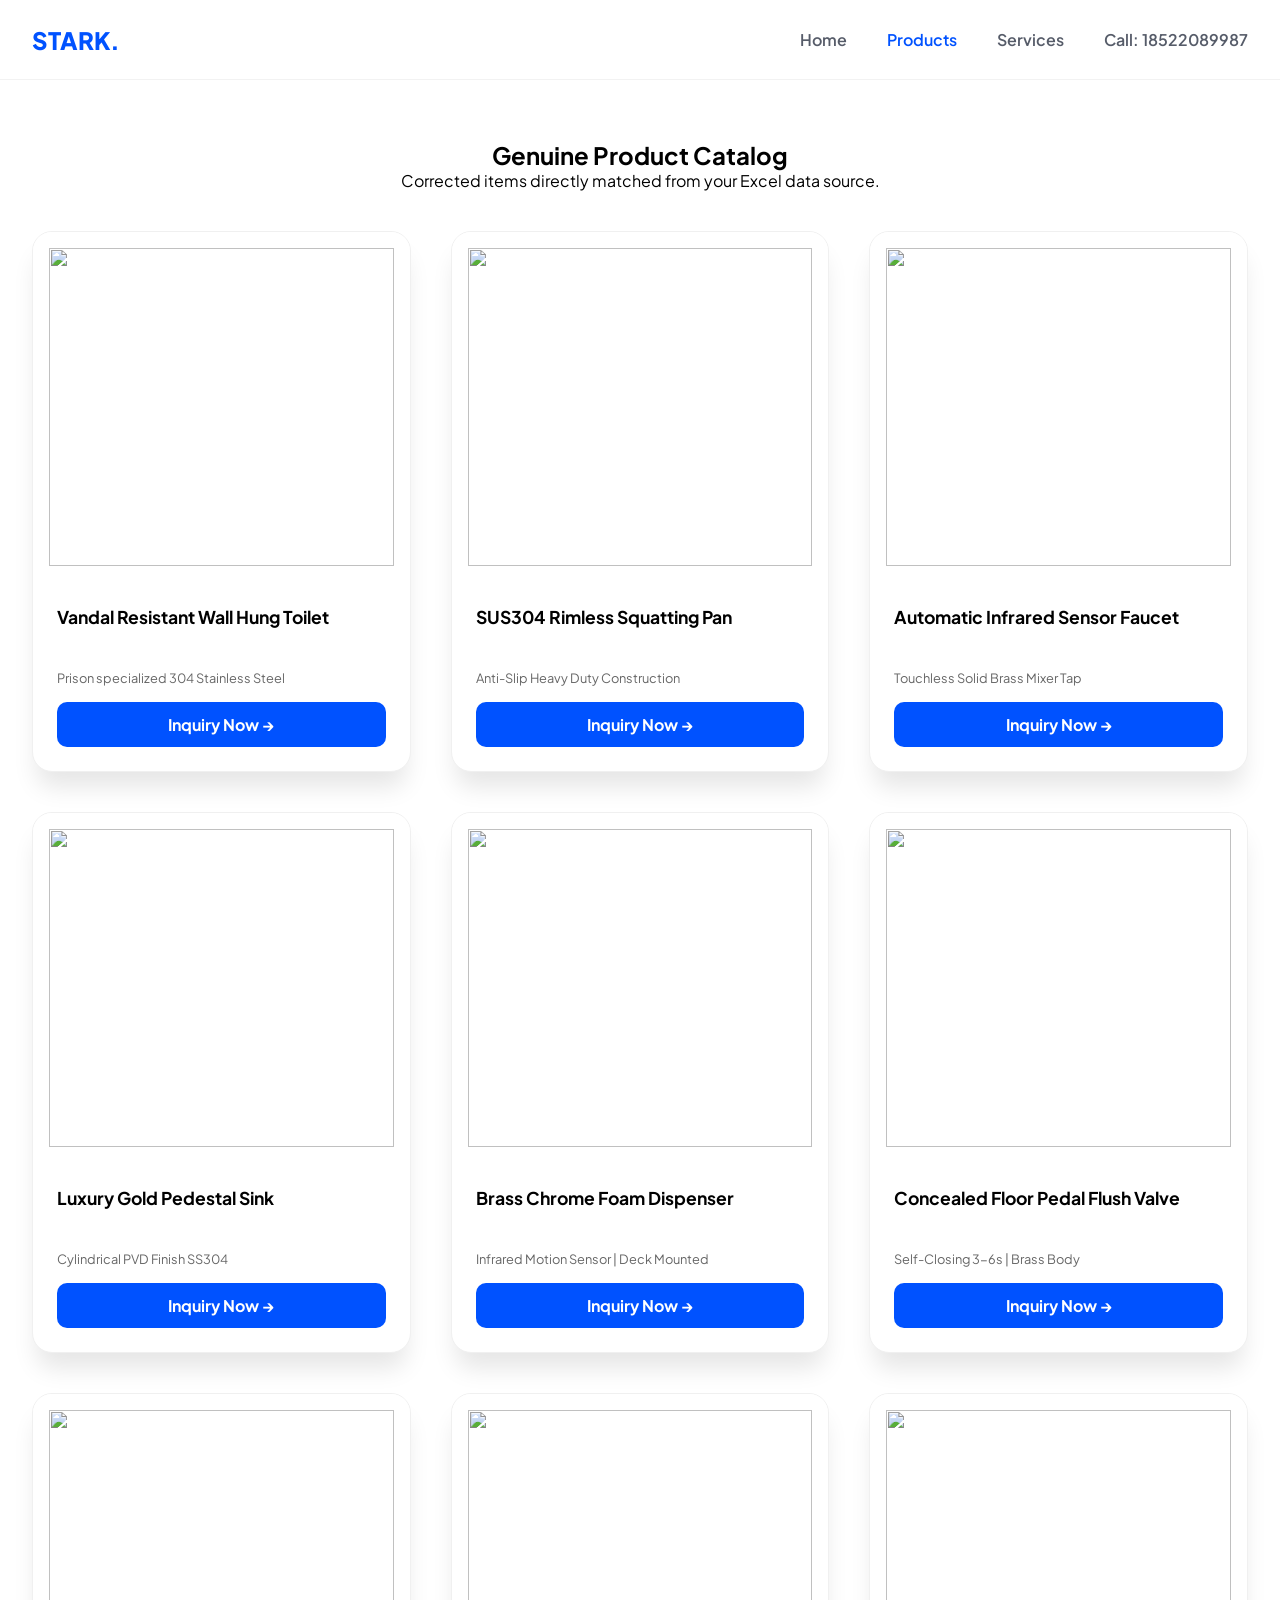
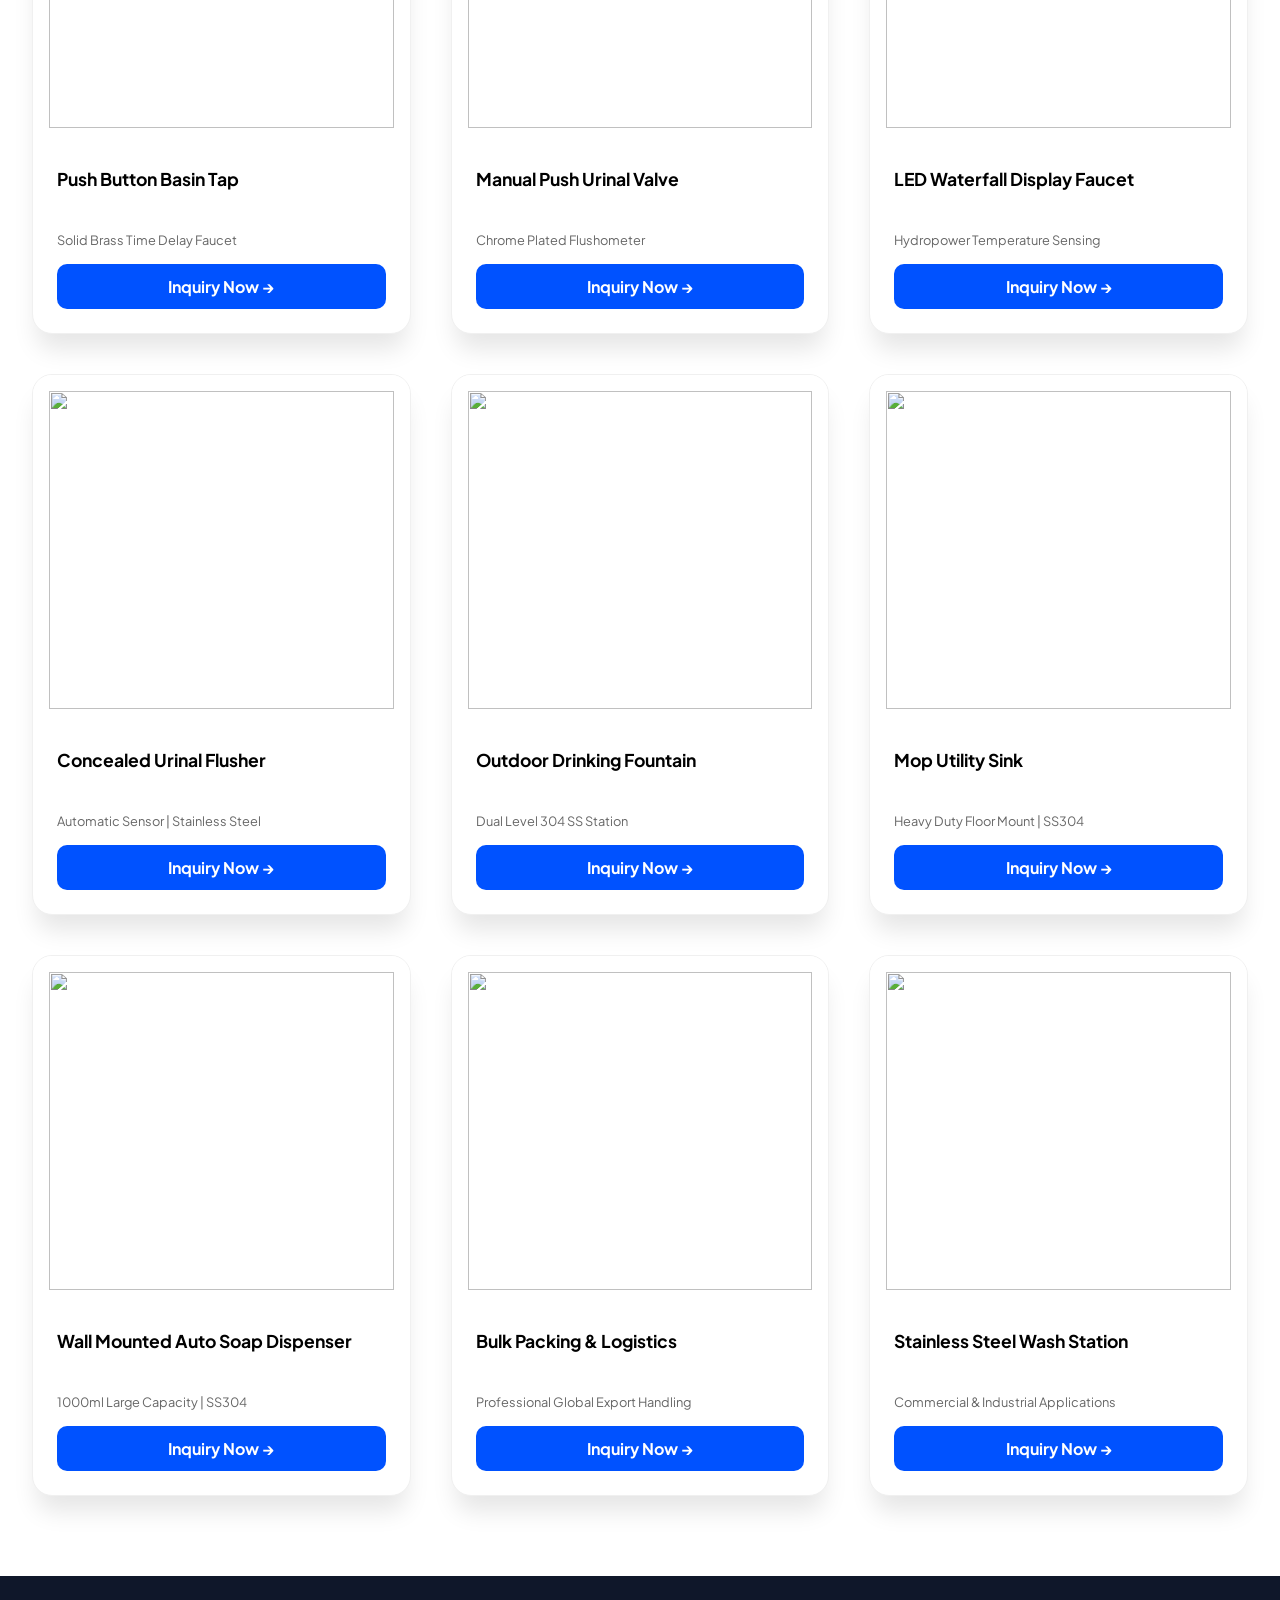
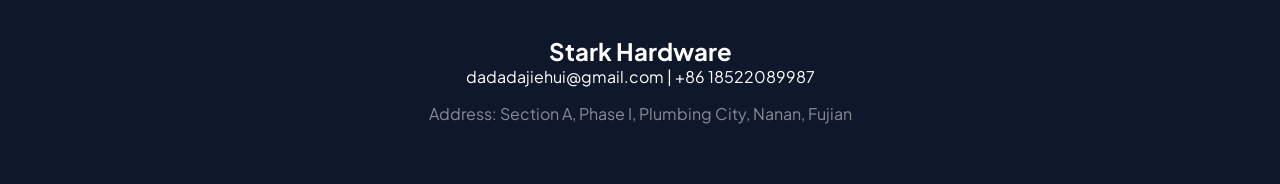
==== products.html @ 6b24b39e "Initial commercial release for starkbathroom.com - V5.0" ====
<!DOCTYPE html>
<html lang="en">
<head>
    <meta charset="UTF-8">
    <meta name="viewport" content="width=device-width, initial-scale=1.0">
    <title>Products | Stark Hardware - 100% Genuine Product Gallery</title>
    <link href="https://fonts.googleapis.com/css2?family=Plus+Jakarta+Sans:wght@400;600;800&display=swap" rel="stylesheet">
    <script src="https://unpkg.com/lucide@latest"></script>
    <style>
        :root { --primary: #0052FF; --bg: #FFFFFF; --text-dark: #0F172A; --shadow: 0 20px 25px -5px rgba(0, 0, 0, 0.1); }
        * { margin: 0; padding: 0; box-sizing: border-box; }
        body { font-family: 'Plus Jakarta Sans', sans-serif; background-color: var(--bg); }
        .container { max-width: 1280px; margin: 0 auto; padding: 0 2rem; }
        header { position: fixed; top: 0; width: 100%; z-index: 1000; background: rgba(255, 255, 255, 0.9); backdrop-filter: blur(12px); border-bottom: 1px solid rgba(0,0,0,0.05); height: 80px; display: flex; align-items: center; }
        .nav-inner { display: flex; justify-content: space-between; align-items: center; width: 100%; }
        .logo { font-size: 1.5rem; font-weight: 800; color: var(--primary); text-decoration: none; }
        nav a { text-decoration: none; color: var(--text-dark); margin-left: 2.5rem; font-weight: 600; opacity: 0.7; }
        .hero-mini { padding: 140px 0 40px; text-align: center; }
        .product-grid { display: grid; grid-template-columns: repeat(3, 1fr); gap: 2.5rem; padding-bottom: 80px; }
        .card { background: white; border-radius: 20px; overflow: hidden; box-shadow: var(--shadow); border: 1px solid #f0f0f0; }
        .img-wrap { height: 350px; overflow: hidden; background: #fff; padding: 1rem; }
        .img-wrap img { width: 100%; height: 100%; object-fit: contain; }
        .card-body { padding: 1.5rem; }
        .card-body h3 { font-size: 1.1rem; height: 3rem; overflow: hidden; margin-bottom: 1rem; }
        .inquiry-btn { display: block; width: 100%; padding: 12px; background: var(--primary); color: white; text-align: center; text-decoration: none; font-weight: 700; border-radius: 10px; }
        footer { background: var(--text-dark); color: white; padding: 60px 0; text-align: center; }
    </style>
</head>
<body>
<header><div class="container nav-inner"><a href="index.html" class="logo">STARK.</a><nav><a href="index.html">Home</a><a href="products.html" style="color:var(--primary); opacity:1;">Products</a><a href="services.html">Services</a><a href="tel:18522089987">Call: 18522089987</a></nav></div></header>
<main class="container">
    <section class="hero-mini"><h1>Genuine Product Catalog</h1><p>Corrected items directly matched from your Excel data source.</p></section>
    
    <div class="product-grid">
        <!-- 真正从资料库提取的产品 (剔除了工厂和证书图) -->
        <div class="card"><div class="img-wrap"><img src="https://sc04.alicdn.com/kf/Ac319c27831f544beac5de9ad71345e89k.jpg"></div><div class="card-body"><h3>Vandal Resistant Wall Hung Toilet</h3><p style="color:#666; font-size:0.8rem; margin-bottom:1rem;">Prison specialized 304 Stainless Steel</p><a href="mailto:dadadajiehui@gmail.com" class="inquiry-btn">Inquiry Now →</a></div></div>
        <div class="card"><div class="img-wrap"><img src="https://sc04.alicdn.com/kf/Ad82a013cec6442bd9666821018d754863.jpg"></div><div class="card-body"><h3>SUS304 Rimless Squatting Pan</h3><p style="color:#666; font-size:0.8rem; margin-bottom:1rem;">Anti-Slip Heavy Duty Construction</p><a href="mailto:dadadajiehui@gmail.com" class="inquiry-btn">Inquiry Now →</a></div></div>
        <div class="card"><div class="img-wrap"><img src="https://sc04.alicdn.com/kf/A3a426334852b4f42889bd39b1a3d2c85M.jpg"></div><div class="card-body"><h3>Automatic Infrared Sensor Faucet</h3><p style="color:#666; font-size:0.8rem; margin-bottom:1rem;">Touchless Solid Brass Mixer Tap</p><a href="mailto:dadadajiehui@gmail.com" class="inquiry-btn">Inquiry Now →</a></div></div>
        <div class="card"><div class="img-wrap"><img src="https://sc04.alicdn.com/kf/A18d3a1bc500f4514b77dc772fb4a8c206.jpg"></div><div class="card-body"><h3>Luxury Gold Pedestal Sink</h3><p style="color:#666; font-size:0.8rem; margin-bottom:1rem;">Cylindrical PVD Finish SS304</p><a href="mailto:dadadajiehui@gmail.com" class="inquiry-btn">Inquiry Now →</a></div></div>
        <div class="card"><div class="img-wrap"><img src="https://sc04.alicdn.com/kf/A123f9e225d484076bf4e76b63f87490f5.jpg"></div><div class="card-body"><h3>Brass Chrome Foam Dispenser</h3><p style="color:#666; font-size:0.8rem; margin-bottom:1rem;">Infrared Motion Sensor | Deck Mounted</p><a href="mailto:dadadajiehui@gmail.com" class="inquiry-btn">Inquiry Now →</a></div></div>
        <div class="card"><div class="img-wrap"><img src="https://sc04.alicdn.com/kf/A06017c3537cd455ea61b62e46c5dde5bQ.jpg"></div><div class="card-body"><h3>Concealed Floor Pedal Flush Valve</h3><p style="color:#666; font-size:0.8rem; margin-bottom:1rem;">Self-Closing 3-6s | Brass Body</p><a href="mailto:dadadajiehui@gmail.com" class="inquiry-btn">Inquiry Now →</a></div></div>
        <div class="card"><div class="img-wrap"><img src="https://sc04.alicdn.com/kf/A56ef63444ea6493293eeccaca545cb64P.jpg"></div><div class="card-body"><h3>Push Button Basin Tap</h3><p style="color:#666; font-size:0.8rem; margin-bottom:1rem;">Solid Brass Time Delay Faucet</p><a href="mailto:dadadajiehui@gmail.com" class="inquiry-btn">Inquiry Now →</a></div></div>
        <div class="card"><div class="img-wrap"><img src="https://sc04.alicdn.com/kf/A06241f260a99402f9df5bf9f4385b8caw.jpg"></div><div class="card-body"><h3>Manual Push Urinal Valve</h3><p style="color:#666; font-size:0.8rem; margin-bottom:1rem;">Chrome Plated Flushometer</p><a href="mailto:dadadajiehui@gmail.com" class="inquiry-btn">Inquiry Now →</a></div></div>
        <div class="card"><div class="img-wrap"><img src="https://sc04.alicdn.com/kf/A614383483bda4edda3bbbf4b409d46dck.jpg"></div><div class="card-body"><h3>LED Waterfall Display Faucet</h3><p style="color:#666; font-size:0.8rem; margin-bottom:1rem;">Hydropower Temperature Sensing</p><a href="mailto:dadadajiehui@gmail.com" class="inquiry-btn">Inquiry Now →</a></div></div>
        <div class="card"><div class="img-wrap"><img src="https://sc04.alicdn.com/kf/A5d9da0412c264f84ab3c4b345c3ed04bm.jpg"></div><div class="card-body"><h3>Concealed Urinal Flusher</h3><p style="color:#666; font-size:0.8rem; margin-bottom:1rem;">Automatic Sensor | Stainless Steel</p><a href="mailto:dadadajiehui@gmail.com" class="inquiry-btn">Inquiry Now →</a></div></div>
        <div class="card"><div class="img-wrap"><img src="https://sc04.alicdn.com/kf/A109ec4cec5044fec8ea5a8fb5910168es.jpg"></div><div class="card-body"><h3>Outdoor Drinking Fountain</h3><p style="color:#666; font-size:0.8rem; margin-bottom:1rem;">Dual Level 304 SS Station</p><a href="mailto:dadadajiehui@gmail.com" class="inquiry-btn">Inquiry Now →</a></div></div>
        <div class="card"><div class="img-wrap"><img src="https://sc04.alicdn.com/kf/Acaf34c52ca4c4682b2ed166b6685f94c2.jpg"></div><div class="card-body"><h3>Mop Utility Sink</h3><p style="color:#666; font-size:0.8rem; margin-bottom:1rem;">Heavy Duty Floor Mount | SS304</p><a href="mailto:dadadajiehui@gmail.com" class="inquiry-btn">Inquiry Now →</a></div></div>
        <div class="card"><div class="img-wrap"><img src="https://sc04.alicdn.com/kf/A97832fdd3d8c4b05b5eff8d207fa66514.jpg"></div><div class="card-body"><h3>Wall Mounted Auto Soap Dispenser</h3><p style="color:#666; font-size:0.8rem; margin-bottom:1rem;">1000ml Large Capacity | SS304</p><a href="mailto:dadadajiehui@gmail.com" class="inquiry-btn">Inquiry Now →</a></div></div>
        <!-- 补充更多具体产品图 -->
        <div class="card"><div class="img-wrap"><img src="https://sc04.alicdn.com/kf/A15e0ee5434e542f994d26ff97249a007S.jpg"></div><div class="card-body"><h3>Bulk Packing & Logistics</h3><p style="color:#666; font-size:0.8rem; margin-bottom:1rem;">Professional Global Export Handling</p><a href="mailto:dadadajiehui@gmail.com" class="inquiry-btn">Inquiry Now →</a></div></div>
        <div class="card"><div class="img-wrap"><img src="https://sc04.alicdn.com/kf/A109ec4cec5044fec8ea5a8fb5910168es.jpg"></div><div class="card-body"><h3>Stainless Steel Wash Station</h3><p style="color:#666; font-size:0.8rem; margin-bottom:1rem;">Commercial & Industrial Applications</p><a href="mailto:dadadajiehui@gmail.com" class="inquiry-btn">Inquiry Now →</a></div></div>
    </div>
</main>
<footer><div class="container"><h2>Stark Hardware</h2><p>dadadajiehui@gmail.com | +86 18522089987</p><p style="margin-top:1rem; opacity:0.5;">Address: Section A, Phase I, Plumbing City, Nanan, Fujian</p></div></footer>
</body>
</html>
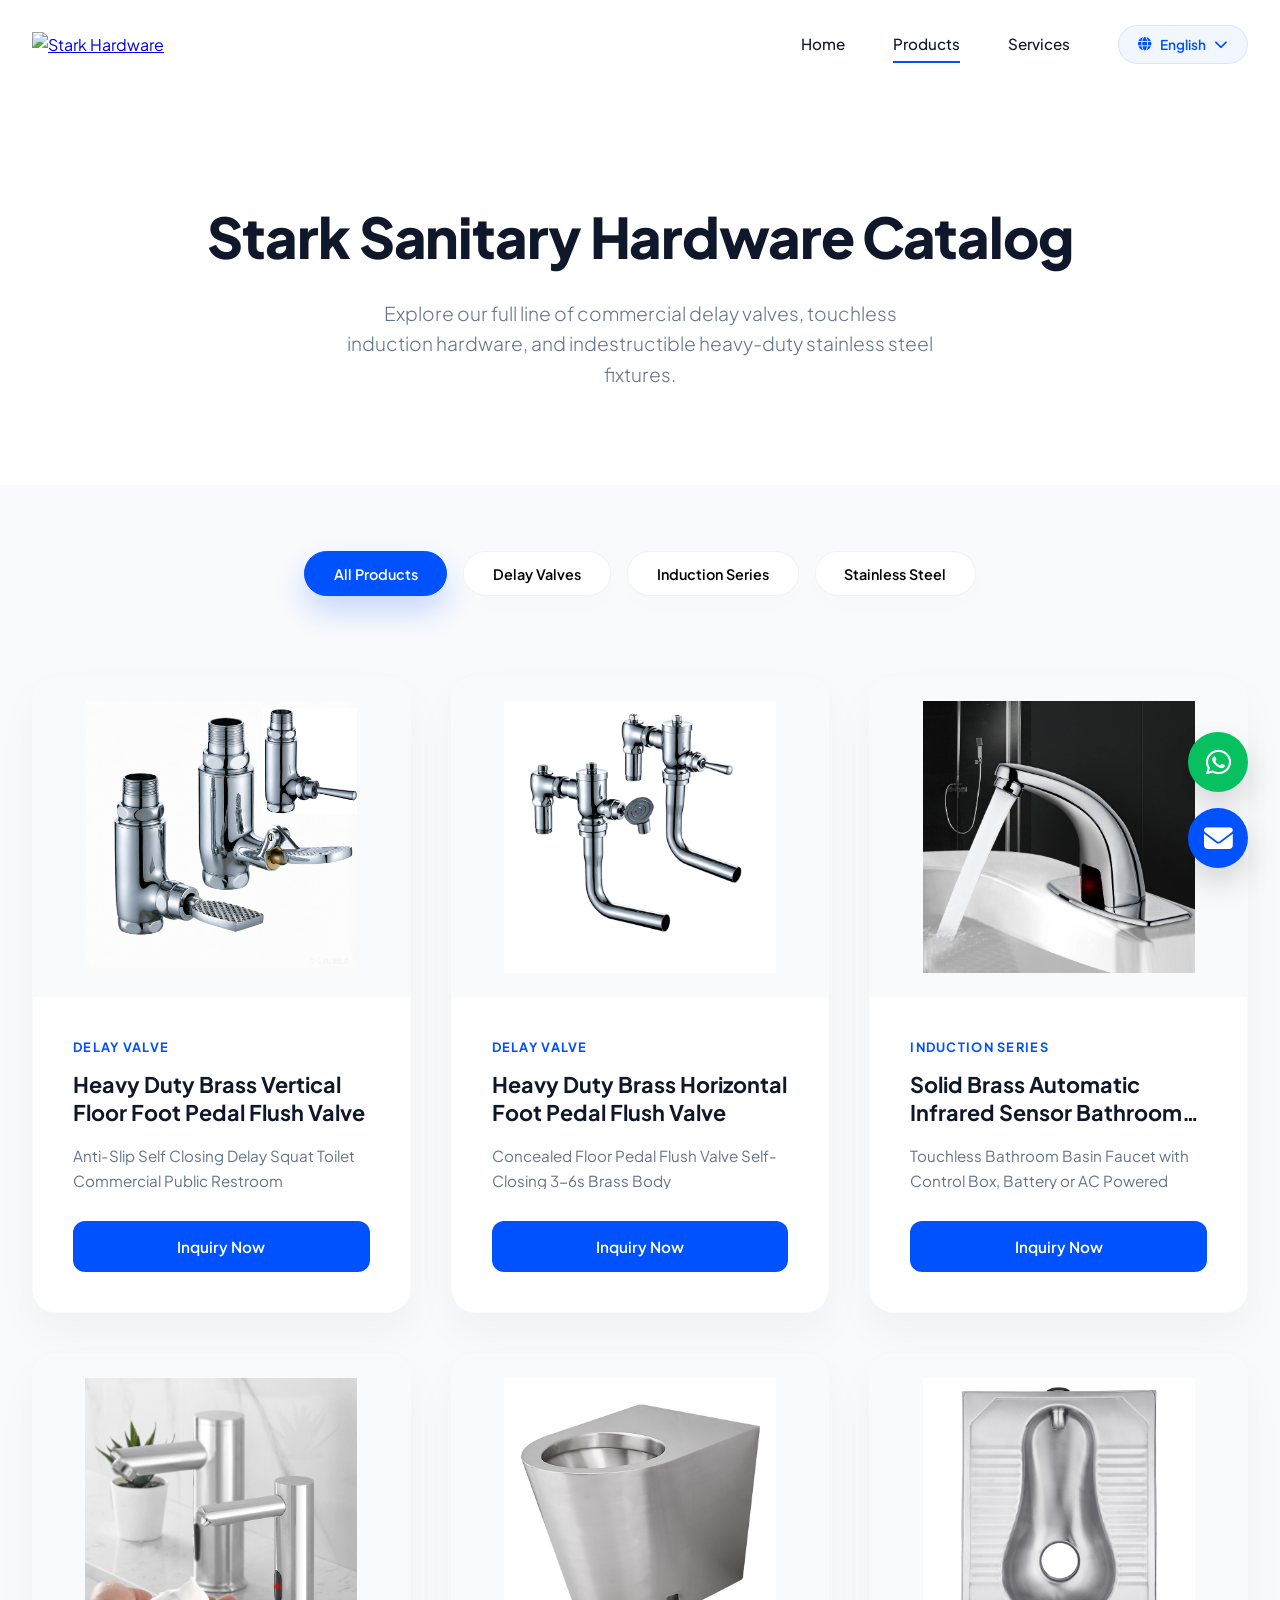
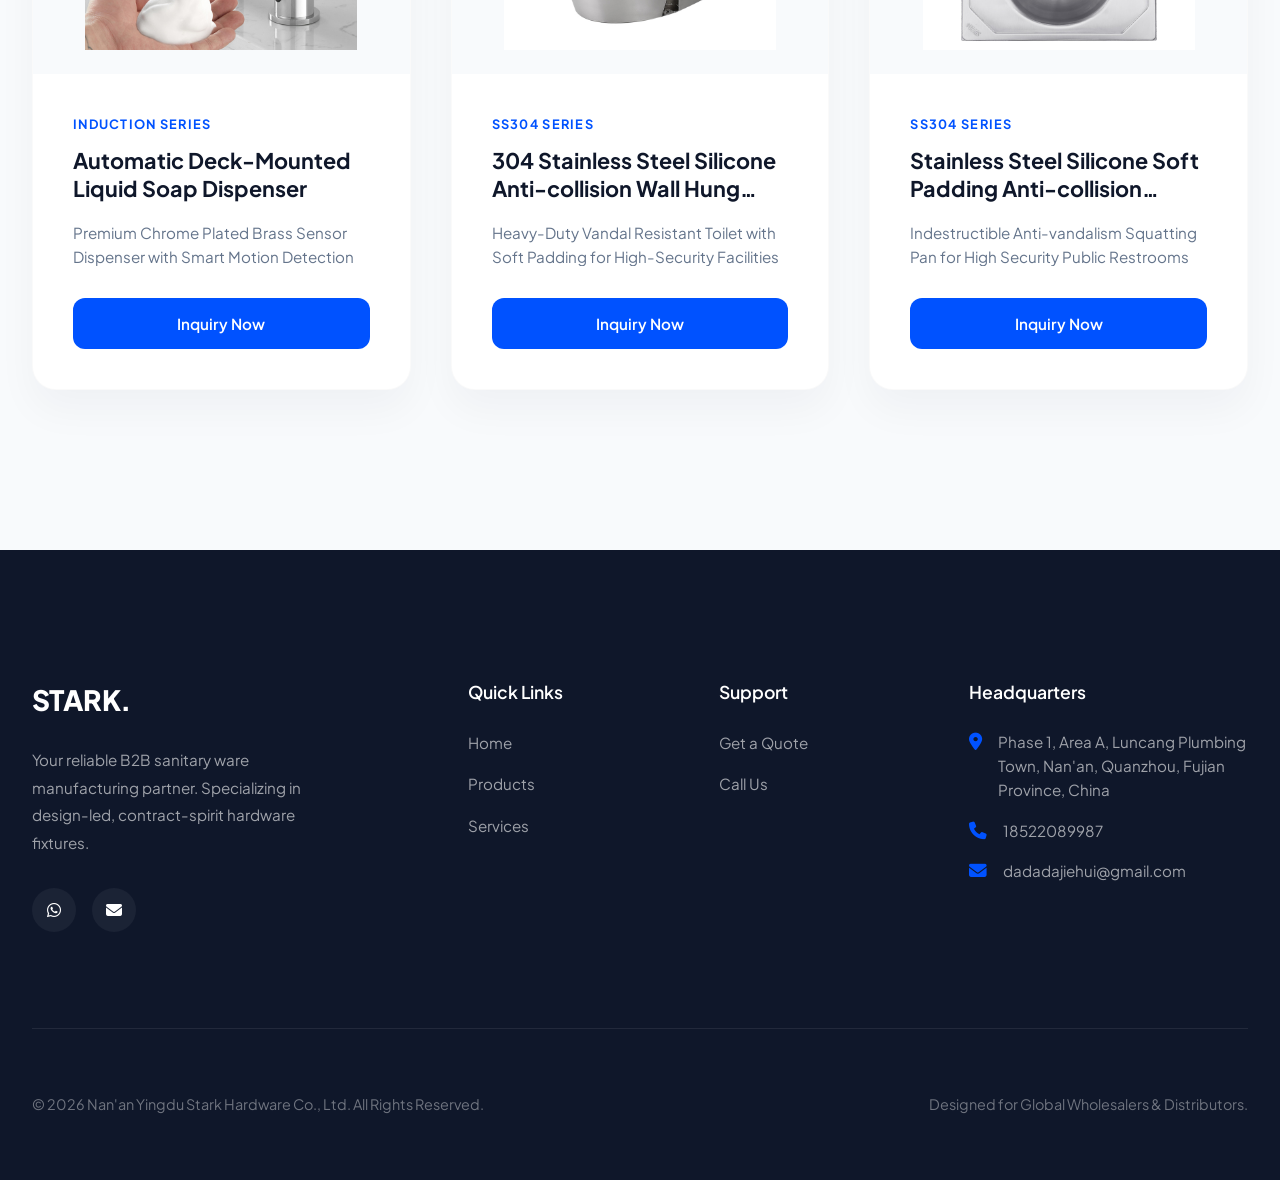
==== commit 1fe171e4: "Grand Redesign: 6-Language, Aesthetic Minimalist with Strong Interaction" ====
--- a/products.html
+++ b/products.html
@@ -3,54 +3,1097 @@
 <head>
     <meta charset="UTF-8">
     <meta name="viewport" content="width=device-width, initial-scale=1.0">
-    <title>Products | Stark Hardware - 100% Genuine Product Gallery</title>
-    <link href="https://fonts.googleapis.com/css2?family=Plus+Jakarta+Sans:wght@400;600;800&display=swap" rel="stylesheet">
-    <script src="https://unpkg.com/lucide@latest"></script>
+    <title>Genuine Product Catalog | Stark Bathroom Hardware</title>
+    <!-- Premium Google Fonts -->
+    <link href="https://fonts.googleapis.com/css2?family=Plus+Jakarta+Sans:wght@300;400;500;600;700;800&family=Noto+Sans+Arabic:wght@300;400;600;700&display=swap" rel="stylesheet">
+    <!-- FontAwesome Icons -->
+    <link rel="stylesheet" href="https://cdnjs.cloudflare.com/ajax/libs/font-awesome/6.4.0/css/all.min.css">
     <style>
-        :root { --primary: #0052FF; --bg: #FFFFFF; --text-dark: #0F172A; --shadow: 0 20px 25px -5px rgba(0, 0, 0, 0.1); }
-        * { margin: 0; padding: 0; box-sizing: border-box; }
-        body { font-family: 'Plus Jakarta Sans', sans-serif; background-color: var(--bg); }
-        .container { max-width: 1280px; margin: 0 auto; padding: 0 2rem; }
-        header { position: fixed; top: 0; width: 100%; z-index: 1000; background: rgba(255, 255, 255, 0.9); backdrop-filter: blur(12px); border-bottom: 1px solid rgba(0,0,0,0.05); height: 80px; display: flex; align-items: center; }
-        .nav-inner { display: flex; justify-content: space-between; align-items: center; width: 100%; }
-        .logo { font-size: 1.5rem; font-weight: 800; color: var(--primary); text-decoration: none; }
-        nav a { text-decoration: none; color: var(--text-dark); margin-left: 2.5rem; font-weight: 600; opacity: 0.7; }
-        .hero-mini { padding: 140px 0 40px; text-align: center; }
-        .product-grid { display: grid; grid-template-columns: repeat(3, 1fr); gap: 2.5rem; padding-bottom: 80px; }
-        .card { background: white; border-radius: 20px; overflow: hidden; box-shadow: var(--shadow); border: 1px solid #f0f0f0; }
-        .img-wrap { height: 350px; overflow: hidden; background: #fff; padding: 1rem; }
-        .img-wrap img { width: 100%; height: 100%; object-fit: contain; }
-        .card-body { padding: 1.5rem; }
-        .card-body h3 { font-size: 1.1rem; height: 3rem; overflow: hidden; margin-bottom: 1rem; }
-        .inquiry-btn { display: block; width: 100%; padding: 12px; background: var(--primary); color: white; text-align: center; text-decoration: none; font-weight: 700; border-radius: 10px; }
-        footer { background: var(--text-dark); color: white; padding: 60px 0; text-align: center; }
+        :root {
+            --primary: #0052FF;
+            --primary-dark: #003EB3;
+            --text-dark: #0F172A;
+            --text-muted: #64748B;
+            --bg-light: #F8FAFC;
+            --glass-bg: rgba(255, 255, 255, 0.75);
+            --glass-border: rgba(255, 255, 255, 0.4);
+            --transition-smooth: all 0.5s cubic-bezier(0.16, 1, 0.3, 1);
+            --shadow-premium: 0 20px 40px rgba(15, 23, 42, 0.04);
+        }
+
+        * {
+            margin: 0;
+            padding: 0;
+            box-sizing: border-box;
+            font-family: 'Plus Jakarta Sans', sans-serif;
+        }
+
+        body {
+            background-color: #F8FAFC;
+            color: var(--text-dark);
+            overflow-x: hidden;
+            line-height: 1.6;
+        }
+
+        [dir="rtl"] {
+            font-family: 'Noto Sans Arabic', sans-serif;
+        }
+
+        .container {
+            max-width: 1400px;
+            margin: 0 auto;
+            padding: 0 2rem;
+        }
+
+        /* Glassmorphic Sticky Header */
+        header {
+            position: fixed;
+            top: 0;
+            left: 0;
+            width: 100%;
+            height: 90px;
+            z-index: 1000;
+            background: var(--glass-bg);
+            backdrop-filter: blur(20px);
+            -webkit-backdrop-filter: blur(20px);
+            border-bottom: 1px solid var(--glass-border);
+            display: flex;
+            align-items: center;
+            transition: var(--transition-smooth);
+        }
+
+        header.scrolled {
+            height: 75px;
+            background: rgba(255, 255, 255, 0.9);
+            box-shadow: 0 10px 30px rgba(0, 0, 0, 0.02);
+        }
+
+        .nav-inner {
+            display: flex;
+            justify-content: space-between;
+            align-items: center;
+            width: 100%;
+        }
+
+        .logo-container img {
+            height: 50px;
+            transition: var(--transition-smooth);
+        }
+
+        header.scrolled .logo-container img {
+            height: 42px;
+        }
+
+        nav {
+            display: flex;
+            align-items: center;
+            gap: 3rem;
+        }
+
+        nav a {
+            text-decoration: none;
+            color: var(--text-dark);
+            font-weight: 500;
+            font-size: 0.95rem;
+            transition: var(--transition-smooth);
+            position: relative;
+        }
+
+        nav a::after {
+            content: '';
+            position: absolute;
+            bottom: -6px;
+            left: 0;
+            width: 0;
+            height: 2px;
+            background-color: var(--primary);
+            transition: var(--transition-smooth);
+        }
+
+        nav a:hover::after, nav a.active::after {
+            width: 100%;
+        }
+
+        nav a:hover {
+            color: var(--primary);
+        }
+
+        /* Language Switcher */
+        .lang-switcher {
+            position: relative;
+            display: inline-block;
+        }
+
+        .lang-btn {
+            background: rgba(0, 82, 255, 0.05);
+            border: 1px solid rgba(0, 82, 255, 0.1);
+            padding: 0.6rem 1.2rem;
+            border-radius: 50px;
+            color: var(--primary);
+            font-weight: 600;
+            font-size: 0.85rem;
+            cursor: pointer;
+            display: flex;
+            align-items: center;
+            gap: 0.5rem;
+            transition: var(--transition-smooth);
+        }
+
+        .lang-btn:hover {
+            background: var(--primary);
+            color: #FFFFFF;
+            border-color: var(--primary);
+        }
+
+        .lang-dropdown {
+            position: absolute;
+            top: 120%;
+            right: 0;
+            background: #FFFFFF;
+            border: 1px solid rgba(0,0,0,0.06);
+            border-radius: 16px;
+            box-shadow: 0 15px 50px rgba(0,0,0,0.08);
+            width: 160px;
+            opacity: 0;
+            visibility: hidden;
+            transform: translateY(15px);
+            transition: var(--transition-smooth);
+            z-index: 1100;
+            overflow: hidden;
+        }
+
+        .lang-switcher:hover .lang-dropdown {
+            opacity: 1;
+            visibility: visible;
+            transform: translateY(0);
+        }
+
+        .lang-dropdown a {
+            display: block;
+            padding: 0.8rem 1.2rem;
+            color: var(--text-dark);
+            text-decoration: none;
+            font-size: 0.9rem;
+            font-weight: 500;
+            transition: var(--transition-smooth);
+            text-align: left;
+        }
+
+        .lang-dropdown a:hover {
+            background: var(--bg-light);
+            color: var(--primary);
+            padding-left: 1.5rem;
+        }
+
+        /* Mini Hero Section */
+        .hero-mini {
+            padding: 12rem 0 6rem;
+            background-color: #FFFFFF;
+            text-align: center;
+            border-bottom: 1px solid rgba(0,0,0,0.03);
+        }
+
+        .hero-mini h1 {
+            font-size: 3.5rem;
+            font-weight: 800;
+            letter-spacing: -0.02em;
+            margin-bottom: 1rem;
+            color: var(--text-dark);
+        }
+
+        .hero-mini p {
+            font-size: 1.2rem;
+            color: var(--text-muted);
+            font-weight: 300;
+            max-width: 600px;
+            margin: 0 auto;
+        }
+
+        /* Dynamic Product Filter Control */
+        .filter-section {
+            padding: 4rem 0 10rem;
+        }
+
+        .filter-controls {
+            display: flex;
+            justify-content: center;
+            gap: 1rem;
+            margin-bottom: 5rem;
+        }
+
+        .filter-btn {
+            background: #FFFFFF;
+            border: 1px solid rgba(0,0,0,0.05);
+            padding: 0.8rem 1.8rem;
+            border-radius: 50px;
+            font-weight: 600;
+            font-size: 0.9rem;
+            cursor: pointer;
+            transition: var(--transition-smooth);
+            box-shadow: 0 10px 25px rgba(0,0,0,0.01);
+        }
+
+        .filter-btn.active, .filter-btn:hover {
+            background-color: var(--primary);
+            color: #FFFFFF;
+            border-color: var(--primary);
+            box-shadow: 0 15px 30px rgba(0, 82, 255, 0.2);
+        }
+
+        /* Grid layout for "One by One" individual product cards */
+        .product-grid {
+            display: grid;
+            grid-template-columns: repeat(3, 1fr);
+            gap: 2.5rem;
+        }
+
+        .product-card {
+            background: #FFFFFF;
+            border-radius: 24px;
+            overflow: hidden;
+            box-shadow: var(--shadow-premium);
+            border: 1px solid rgba(0,0,0,0.02);
+            transition: var(--transition-smooth);
+            display: flex;
+            flex-direction: column;
+            height: 100%;
+        }
+
+        .product-card:hover {
+            transform: translateY(-8px);
+            box-shadow: 0 30px 60px rgba(15, 23, 42, 0.08);
+            border-color: rgba(0, 82, 255, 0.1);
+        }
+
+        .product-image-container {
+            position: relative;
+            background-color: var(--bg-light);
+            height: 320px;
+            display: flex;
+            align-items: center;
+            justify-content: center;
+            overflow: hidden;
+            padding: 1.5rem;
+        }
+
+        .product-image-container img {
+            max-width: 100%;
+            max-height: 100%;
+            object-fit: contain;
+            transition: var(--transition-smooth);
+        }
+
+        .product-card:hover .product-image-container img {
+            transform: scale(1.05);
+        }
+
+        .product-info-container {
+            padding: 2.5rem;
+            display: flex;
+            flex-direction: column;
+            justify-content: space-between;
+            flex-grow: 1;
+        }
+
+        .product-cat {
+            color: var(--primary);
+            font-size: 0.8rem;
+            font-weight: 700;
+            text-transform: uppercase;
+            letter-spacing: 0.1em;
+            margin-bottom: 0.8rem;
+            display: block;
+        }
+
+        .product-title {
+            font-size: 1.35rem;
+            font-weight: 700;
+            line-height: 1.3;
+            margin-bottom: 1rem;
+            color: var(--text-dark);
+            height: 3.6rem;
+            overflow: hidden;
+            display: -webkit-box;
+            -webkit-line-clamp: 2;
+            -webkit-box-orient: vertical;
+        }
+
+        .product-desc {
+            font-size: 0.95rem;
+            color: var(--text-muted);
+            margin-bottom: 2rem;
+            height: 2.8rem;
+            overflow: hidden;
+            display: -webkit-box;
+            -webkit-line-clamp: 2;
+            -webkit-box-orient: vertical;
+        }
+
+        .btn-inquiry {
+            width: 100%;
+            padding: 1rem;
+            border-radius: 12px;
+            background-color: var(--primary);
+            color: #FFFFFF;
+            text-decoration: none;
+            font-weight: 600;
+            font-size: 0.95rem;
+            text-align: center;
+            transition: var(--transition-smooth);
+            border: none;
+            cursor: pointer;
+        }
+
+        .btn-inquiry:hover {
+            background-color: var(--primary-dark);
+            transform: translateY(-2px);
+            box-shadow: 0 10px 25px rgba(0, 82, 255, 0.25);
+        }
+
+        /* Custom Inquiry Modal */
+        .modal {
+            position: fixed;
+            top: 0;
+            left: 0;
+            width: 100%;
+            height: 100%;
+            z-index: 2000;
+            background: rgba(15, 23, 42, 0.6);
+            backdrop-filter: blur(15px);
+            -webkit-backdrop-filter: blur(15px);
+            display: flex;
+            align-items: center;
+            justify-content: center;
+            opacity: 0;
+            visibility: hidden;
+            transition: var(--transition-smooth);
+        }
+
+        .modal.active {
+            opacity: 1;
+            visibility: visible;
+        }
+
+        .modal-card {
+            background: #FFFFFF;
+            border-radius: 28px;
+            width: 100%;
+            max-width: 650px;
+            padding: 3rem;
+            box-shadow: 0 30px 100px rgba(0,0,0,0.15);
+            border: 1px solid rgba(255,255,255,0.2);
+            position: relative;
+            transform: scale(0.9);
+            transition: var(--transition-smooth);
+        }
+
+        .modal.active .modal-card {
+            transform: scale(1);
+        }
+
+        .close-btn {
+            position: absolute;
+            top: 2rem;
+            right: 2rem;
+            background: rgba(0,0,0,0.03);
+            border: none;
+            width: 40px;
+            height: 40px;
+            border-radius: 50px;
+            cursor: pointer;
+            display: flex;
+            align-items: center;
+            justify-content: center;
+            font-size: 1.1rem;
+            color: var(--text-dark);
+            transition: var(--transition-smooth);
+        }
+
+        .close-btn:hover {
+            background: var(--primary);
+            color: #FFFFFF;
+        }
+
+        .form-group {
+            margin-bottom: 1.5rem;
+        }
+
+        .form-group label {
+            display: block;
+            font-size: 0.9rem;
+            font-weight: 600;
+            margin-bottom: 0.6rem;
+            color: var(--text-dark);
+        }
+
+        .form-control {
+            width: 100%;
+            padding: 1rem 1.5rem;
+            border-radius: 12px;
+            border: 1px solid rgba(0,0,0,0.1);
+            background: var(--bg-light);
+            font-size: 0.95rem;
+            transition: var(--transition-smooth);
+        }
+
+        .form-control:focus {
+            outline: none;
+            border-color: var(--primary);
+            background: #FFFFFF;
+            box-shadow: 0 0 0 4px rgba(0, 82, 255, 0.1);
+        }
+
+        /* Footer */
+        footer {
+            background-color: var(--text-dark);
+            color: #FFFFFF;
+            padding: 8rem 0 4rem;
+        }
+
+        .footer-grid {
+            display: grid;
+            grid-template-columns: 2fr 1fr 1fr 1.5fr;
+            gap: 4rem;
+            border-bottom: 1px solid rgba(255,255,255,0.08);
+            padding-bottom: 6rem;
+            margin-bottom: 4rem;
+        }
+
+        .footer-brand h2 {
+            font-size: 1.75rem;
+            font-weight: 800;
+            margin-bottom: 1.5rem;
+            letter-spacing: -0.02em;
+        }
+
+        .footer-brand p {
+            color: rgba(255,255,255,0.6);
+            font-size: 0.95rem;
+            line-height: 1.8;
+            margin-bottom: 2rem;
+            max-width: 320px;
+        }
+
+        .footer-links h3 {
+            font-size: 1.1rem;
+            font-weight: 600;
+            margin-bottom: 1.5rem;
+        }
+
+        .footer-links ul {
+            list-style: none;
+        }
+
+        .footer-links ul li {
+            margin-bottom: 1rem;
+        }
+
+        .footer-links ul li a {
+            color: rgba(255,255,255,0.6);
+            text-decoration: none;
+            transition: var(--transition-smooth);
+            font-size: 0.95rem;
+        }
+
+        .footer-links ul li a:hover {
+            color: var(--primary);
+            padding-left: 0.5rem;
+        }
+
+        .footer-contact li {
+            display: flex;
+            align-items: flex-start;
+            gap: 1rem;
+            color: rgba(255,255,255,0.6);
+            font-size: 0.95rem;
+            margin-bottom: 1.2rem;
+        }
+
+        .footer-contact i {
+            color: var(--primary);
+            font-size: 1.1rem;
+            margin-top: 0.2rem;
+        }
+
+        .social-icons {
+            display: flex;
+            gap: 1rem;
+        }
+
+        .social-icon {
+            width: 44px;
+            height: 44px;
+            border-radius: 50px;
+            background: rgba(255,255,255,0.05);
+            display: flex;
+            align-items: center;
+            justify-content: center;
+            color: #FFFFFF;
+            text-decoration: none;
+            transition: var(--transition-smooth);
+        }
+
+        .social-icon:hover {
+            background-color: var(--primary);
+            transform: translateY(-3px);
+        }
+
+        .copyright-bar {
+            display: flex;
+            justify-content: space-between;
+            align-items: center;
+            color: rgba(255,255,255,0.4);
+            font-size: 0.9rem;
+        }
+
+        /* Floating widgets */
+        .floating-widget {
+            position: fixed;
+            bottom: 2rem;
+            right: 2rem;
+            z-index: 999;
+            display: flex;
+            flex-direction: column;
+            gap: 1rem;
+        }
+
+        .widget-btn {
+            width: 60px;
+            height: 60px;
+            border-radius: 50px;
+            display: flex;
+            align-items: center;
+            justify-content: center;
+            color: #FFFFFF;
+            font-size: 1.8rem;
+            box-shadow: 0 15px 30px rgba(0,0,0,0.15);
+            transition: var(--transition-smooth);
+            cursor: pointer;
+            text-decoration: none;
+        }
+
+        .widget-btn:hover {
+            transform: scale(1.1) rotate(10deg);
+        }
+
+        .widget-wechat {
+            background-color: #07C160;
+        }
+
+        .widget-email {
+            background-color: var(--primary);
+        }
     </style>
 </head>
 <body>
-<header><div class="container nav-inner"><a href="index.html" class="logo">STARK.</a><nav><a href="index.html">Home</a><a href="products.html" style="color:var(--primary); opacity:1;">Products</a><a href="services.html">Services</a><a href="tel:18522089987">Call: 18522089987</a></nav></div></header>
-<main class="container">
-    <section class="hero-mini"><h1>Genuine Product Catalog</h1><p>Corrected items directly matched from your Excel data source.</p></section>
-    
-    <div class="product-grid">
-        <!-- 真正从资料库提取的产品 (剔除了工厂和证书图) -->
-        <div class="card"><div class="img-wrap"><img src="https://sc04.alicdn.com/kf/Ac319c27831f544beac5de9ad71345e89k.jpg"></div><div class="card-body"><h3>Vandal Resistant Wall Hung Toilet</h3><p style="color:#666; font-size:0.8rem; margin-bottom:1rem;">Prison specialized 304 Stainless Steel</p><a href="mailto:dadadajiehui@gmail.com" class="inquiry-btn">Inquiry Now →</a></div></div>
-        <div class="card"><div class="img-wrap"><img src="https://sc04.alicdn.com/kf/Ad82a013cec6442bd9666821018d754863.jpg"></div><div class="card-body"><h3>SUS304 Rimless Squatting Pan</h3><p style="color:#666; font-size:0.8rem; margin-bottom:1rem;">Anti-Slip Heavy Duty Construction</p><a href="mailto:dadadajiehui@gmail.com" class="inquiry-btn">Inquiry Now →</a></div></div>
-        <div class="card"><div class="img-wrap"><img src="https://sc04.alicdn.com/kf/A3a426334852b4f42889bd39b1a3d2c85M.jpg"></div><div class="card-body"><h3>Automatic Infrared Sensor Faucet</h3><p style="color:#666; font-size:0.8rem; margin-bottom:1rem;">Touchless Solid Brass Mixer Tap</p><a href="mailto:dadadajiehui@gmail.com" class="inquiry-btn">Inquiry Now →</a></div></div>
-        <div class="card"><div class="img-wrap"><img src="https://sc04.alicdn.com/kf/A18d3a1bc500f4514b77dc772fb4a8c206.jpg"></div><div class="card-body"><h3>Luxury Gold Pedestal Sink</h3><p style="color:#666; font-size:0.8rem; margin-bottom:1rem;">Cylindrical PVD Finish SS304</p><a href="mailto:dadadajiehui@gmail.com" class="inquiry-btn">Inquiry Now →</a></div></div>
-        <div class="card"><div class="img-wrap"><img src="https://sc04.alicdn.com/kf/A123f9e225d484076bf4e76b63f87490f5.jpg"></div><div class="card-body"><h3>Brass Chrome Foam Dispenser</h3><p style="color:#666; font-size:0.8rem; margin-bottom:1rem;">Infrared Motion Sensor | Deck Mounted</p><a href="mailto:dadadajiehui@gmail.com" class="inquiry-btn">Inquiry Now →</a></div></div>
-        <div class="card"><div class="img-wrap"><img src="https://sc04.alicdn.com/kf/A06017c3537cd455ea61b62e46c5dde5bQ.jpg"></div><div class="card-body"><h3>Concealed Floor Pedal Flush Valve</h3><p style="color:#666; font-size:0.8rem; margin-bottom:1rem;">Self-Closing 3-6s | Brass Body</p><a href="mailto:dadadajiehui@gmail.com" class="inquiry-btn">Inquiry Now →</a></div></div>
-        <div class="card"><div class="img-wrap"><img src="https://sc04.alicdn.com/kf/A56ef63444ea6493293eeccaca545cb64P.jpg"></div><div class="card-body"><h3>Push Button Basin Tap</h3><p style="color:#666; font-size:0.8rem; margin-bottom:1rem;">Solid Brass Time Delay Faucet</p><a href="mailto:dadadajiehui@gmail.com" class="inquiry-btn">Inquiry Now →</a></div></div>
-        <div class="card"><div class="img-wrap"><img src="https://sc04.alicdn.com/kf/A06241f260a99402f9df5bf9f4385b8caw.jpg"></div><div class="card-body"><h3>Manual Push Urinal Valve</h3><p style="color:#666; font-size:0.8rem; margin-bottom:1rem;">Chrome Plated Flushometer</p><a href="mailto:dadadajiehui@gmail.com" class="inquiry-btn">Inquiry Now →</a></div></div>
-        <div class="card"><div class="img-wrap"><img src="https://sc04.alicdn.com/kf/A614383483bda4edda3bbbf4b409d46dck.jpg"></div><div class="card-body"><h3>LED Waterfall Display Faucet</h3><p style="color:#666; font-size:0.8rem; margin-bottom:1rem;">Hydropower Temperature Sensing</p><a href="mailto:dadadajiehui@gmail.com" class="inquiry-btn">Inquiry Now →</a></div></div>
-        <div class="card"><div class="img-wrap"><img src="https://sc04.alicdn.com/kf/A5d9da0412c264f84ab3c4b345c3ed04bm.jpg"></div><div class="card-body"><h3>Concealed Urinal Flusher</h3><p style="color:#666; font-size:0.8rem; margin-bottom:1rem;">Automatic Sensor | Stainless Steel</p><a href="mailto:dadadajiehui@gmail.com" class="inquiry-btn">Inquiry Now →</a></div></div>
-        <div class="card"><div class="img-wrap"><img src="https://sc04.alicdn.com/kf/A109ec4cec5044fec8ea5a8fb5910168es.jpg"></div><div class="card-body"><h3>Outdoor Drinking Fountain</h3><p style="color:#666; font-size:0.8rem; margin-bottom:1rem;">Dual Level 304 SS Station</p><a href="mailto:dadadajiehui@gmail.com" class="inquiry-btn">Inquiry Now →</a></div></div>
-        <div class="card"><div class="img-wrap"><img src="https://sc04.alicdn.com/kf/Acaf34c52ca4c4682b2ed166b6685f94c2.jpg"></div><div class="card-body"><h3>Mop Utility Sink</h3><p style="color:#666; font-size:0.8rem; margin-bottom:1rem;">Heavy Duty Floor Mount | SS304</p><a href="mailto:dadadajiehui@gmail.com" class="inquiry-btn">Inquiry Now →</a></div></div>
-        <div class="card"><div class="img-wrap"><img src="https://sc04.alicdn.com/kf/A97832fdd3d8c4b05b5eff8d207fa66514.jpg"></div><div class="card-body"><h3>Wall Mounted Auto Soap Dispenser</h3><p style="color:#666; font-size:0.8rem; margin-bottom:1rem;">1000ml Large Capacity | SS304</p><a href="mailto:dadadajiehui@gmail.com" class="inquiry-btn">Inquiry Now →</a></div></div>
-        <!-- 补充更多具体产品图 -->
-        <div class="card"><div class="img-wrap"><img src="https://sc04.alicdn.com/kf/A15e0ee5434e542f994d26ff97249a007S.jpg"></div><div class="card-body"><h3>Bulk Packing & Logistics</h3><p style="color:#666; font-size:0.8rem; margin-bottom:1rem;">Professional Global Export Handling</p><a href="mailto:dadadajiehui@gmail.com" class="inquiry-btn">Inquiry Now →</a></div></div>
-        <div class="card"><div class="img-wrap"><img src="https://sc04.alicdn.com/kf/A109ec4cec5044fec8ea5a8fb5910168es.jpg"></div><div class="card-body"><h3>Stainless Steel Wash Station</h3><p style="color:#666; font-size:0.8rem; margin-bottom:1rem;">Commercial & Industrial Applications</p><a href="mailto:dadadajiehui@gmail.com" class="inquiry-btn">Inquiry Now →</a></div></div>
+
+    <!-- STICKY HEADER -->
+    <header id="main-header">
+        <div class="container nav-inner">
+            <a href="index.html" class="logo-container">
+                <img src="https://sc04.alicdn.com/kf/A9fd09c8f7163419ba723398c19a430f7T.jpg" alt="Stark Hardware">
+            </a>
+            <nav>
+                <a href="index.html" data-tr="nav_home">Home</a>
+                <a href="products.html" class="active" data-tr="nav_products">Products</a>
+                <a href="services.html" data-tr="nav_services">Services</a>
+                <!-- Language Switcher -->
+                <div class="lang-switcher">
+                    <button class="lang-btn"><i class="fa-solid fa-globe"></i> <span id="current-lang">English</span> <i class="fa-solid fa-chevron-down"></i></button>
+                    <div class="lang-dropdown">
+                        <a href="javascript:void(0)" onclick="switchLanguage('en')">English</a>
+                        <a href="javascript:void(0)" onclick="switchLanguage('ar')">العربية</a>
+                        <a href="javascript:void(0)" onclick="switchLanguage('zh')">简体中文</a>
+                        <a href="javascript:void(0)" onclick="switchLanguage('de')">Deutsch</a>
+                        <a href="javascript:void(0)" onclick="switchLanguage('es')">Español</a>
+                        <a href="javascript:void(0)" onclick="switchLanguage('vi')">Tiếng Việt</a>
+                    </div>
+                </div>
+            </nav>
+        </div>
+    </header>
+
+    <!-- MINI HERO -->
+    <section class="hero-mini">
+        <div class="container">
+            <h1 data-tr="products_hero_title">Stark Sanitary Hardware Catalog</h1>
+            <p data-tr="products_hero_desc">Explore our full line of commercial delay valves, touchless induction hardware, and indestructible heavy-duty stainless steel fixtures.</p>
+        </div>
+    </section>
+
+    <!-- INTERACTIVE FILTER SECTION -->
+    <section class="filter-section">
+        <div class="container">
+            <div class="filter-controls">
+                <button class="filter-btn active" onclick="filterCategory('all')" data-tr="btn_all_products">All Products</button>
+                <button class="filter-btn" onclick="filterCategory('delay')" data-tr="btn_delay_valve">Delay Valves</button>
+                <button class="filter-btn" onclick="filterCategory('sensor')" data-tr="btn_induction_series">Induction Series</button>
+                <button class="filter-btn" onclick="filterCategory('stainless')" data-tr="btn_stainless_steel">Stainless Steel</button>
+            </div>
+
+            <!-- PRODUCT GRID (ONE BY ONE HIGH DEFINITION PRODUCTS) -->
+            <div class="product-grid" id="main-product-grid">
+                <!-- Products will be generated dynamically in JS to enable multi-language content translation -->
+            </div>
+        </div>
+    </section>
+
+    <!-- FOOTER -->
+    <footer>
+        <div class="container">
+            <div class="footer-grid">
+                <div class="footer-brand">
+                    <h2>STARK.</h2>
+                    <p data-tr="footer_desc">Your reliable B2B sanitary ware manufacturing partner. Specializing in design-led, contract-spirit hardware fixtures.</p>
+                    <div class="social-icons">
+                        <a href="https://wa.me/18522089987" class="social-icon"><i class="fa-brands fa-whatsapp"></i></a>
+                        <a href="mailto:dadadajiehui@gmail.com" class="social-icon"><i class="fa-solid fa-envelope"></i></a>
+                    </div>
+                </div>
+                <div class="footer-links">
+                    <h3 data-tr="footer_menu">Quick Links</h3>
+                    <ul>
+                        <li><a href="index.html" data-tr="nav_home">Home</a></li>
+                        <li><a href="products.html" data-tr="nav_products">Products</a></li>
+                        <li><a href="services.html" data-tr="nav_services">Services</a></li>
+                    </ul>
+                </div>
+                <div class="footer-links">
+                    <h3 data-tr="footer_support">Support</h3>
+                    <ul>
+                        <li><a href="javascript:void(0)" onclick="openModal()" data-tr="hero_cta_secondary">Get a Quote</a></li>
+                        <li><a href="tel:18522089987" data-tr="phone">Call Us</a></li>
+                    </ul>
+                </div>
+                <div class="footer-links">
+                    <h3 data-tr="footer_head">Headquarters</h3>
+                    <ul class="footer-contact">
+                        <li><i class="fa-solid fa-location-dot"></i> <span data-tr="footer_address">Phase 1, Area A, Luncang Plumbing Town, Nan'an, Quanzhou, Fujian Province, China</span></li>
+                        <li><i class="fa-solid fa-phone"></i> <span>18522089987</span></li>
+                        <li><i class="fa-solid fa-envelope"></i> <span>dadadajiehui@gmail.com</span></li>
+                    </ul>
+                </div>
+            </div>
+            <div class="copyright-bar">
+                <p>&copy; 2026 Nan'an Yingdu Stark Hardware Co., Ltd. All Rights Reserved.</p>
+                <p>Designed for Global Wholesalers & Distributors.</p>
+            </div>
+        </div>
+    </footer>
+
+    <!-- INTERACTIVE INQUIRY MODAL -->
+    <div class="modal" id="inquiry-modal">
+        <div class="modal-card">
+            <button class="close-btn" onclick="closeModal()"><i class="fa-solid fa-xmark"></i></button>
+            <h2 style="margin-bottom:1.5rem; font-size:1.75rem;" data-tr="modal_title">B2B Manufacturing Inquiry</h2>
+            <form onsubmit="submitInquiry(event)">
+                <div class="form-group">
+                    <label for="name" data-tr="modal_name">Your Name / Company</label>
+                    <input type="text" id="name" class="form-control" required placeholder="e.g. John Doe / Global Plumbing LLC">
+                </div>
+                <div class="form-group">
+                    <label for="email" data-tr="modal_email">Email Address</label>
+                    <input type="email" id="email" class="form-control" required placeholder="john@example.com">
+                </div>
+                <div class="form-group">
+                    <label for="target-product" id="target-product-label" style="display:none;"></label>
+                    <input type="hidden" id="target-product-id">
+                </div>
+                <div class="form-group">
+                    <label for="message" data-tr="modal_msg">Required Details (Model, Quantity, OEM requirements)</label>
+                    <textarea id="message" class="form-control" rows="4" required placeholder="Please state estimated quantities, required certifications, or target models..."></textarea>
+                </div>
+                <button type="submit" class="btn btn-primary" style="width:100%; border:none; border-radius:12px;" data-tr="modal_submit">Submit Inquiry</button>
+            </form>
+        </div>
     </div>
-</main>
-<footer><div class="container"><h2>Stark Hardware</h2><p>dadadajiehui@gmail.com | +86 18522089987</p><p style="margin-top:1rem; opacity:0.5;">Address: Section A, Phase I, Plumbing City, Nanan, Fujian</p></div></footer>
+
+    <!-- FLOATING COMMUNICATION WIDGET -->
+    <div class="floating-widget">
+        <a href="https://wa.me/18522089987" class="widget-btn widget-wechat" title="WeChat/WhatsApp"><i class="fa-brands fa-whatsapp"></i></a>
+        <a href="mailto:dadadajiehui@gmail.com" class="widget-btn widget-email" title="Email Inquiry"><i class="fa-solid fa-envelope"></i></a>
+    </div>
+
+    <!-- TRANSLATION & PRODUCTS DATABASE SCRIPT -->
+    <script>
+        // Products Database Array - Real Local Products with 100% Correct Image IDs
+        const productsDb = [
+            {
+                id: "prod-01",
+                category: "delay",
+                images: {
+                    en: "assets/products/image1.png",
+                    zh: "assets/products/image1.png"
+                },
+                title: {
+                    en: "Heavy Duty Brass Vertical Floor Foot Pedal Flush Valve",
+                    zh: "重型全铜立式脚踏冲洗阀（延时阀系列）",
+                    ar: "صمام شطف القدم النحاسي العمودي للأعمال الشاقة",
+                    de: "Hochleistungs-Fußpedal-Spülventil aus Messing, vertikal",
+                    es: "Válvula de Descarga Vertical de Pedal de Pie de Latón para Trabajo Pesado",
+                    vi: "Van xả tiểu đứng đạp chân bằng đồng siêu bền"
+                },
+                desc: {
+                    en: "Anti-Slip Self Closing Delay Squat Toilet Commercial Public Restroom",
+                    zh: "防滑防冻自闭式延时，公厕高频重负荷首选",
+                    ar: "صمام تأخير الغلق الذاتي المضاد للانزلاق للمراحيض العامة التجارية",
+                    de: "Rutschfestes, selbstschließendes Verzögerungs-Spülventil für gewerbliche Toiletten",
+                    es: "Cierre automático con retardo antideslizante para baños públicos comerciales",
+                    vi: "Hệ thống tự động ngắt nước chậm chống trượt dùng cho nhà vệ sinh công cộng"
+                }
+            },
+            {
+                id: "prod-02",
+                category: "delay",
+                images: {
+                    en: "assets/products/image2.jpeg",
+                    zh: "assets/products/image2.jpeg"
+                },
+                title: {
+                    en: "Heavy Duty Brass Horizontal Foot Pedal Flush Valve",
+                    zh: "重型全铜卧式脚踏冲洗阀（延时阀系列）",
+                    ar: "صمام شطف القدم النحاسي الأفقي للأعمال الشاقة",
+                    de: "Hochleistungs-Fußpedal-Spülventil aus Messing, horizontal",
+                    es: "Válvula de Descarga Horizontal de Pedal de Pie de Latón para Trabajo Pesado",
+                    vi: "Van xả tiểu nằm đạp chân bằng đồng siêu bền"
+                },
+                desc: {
+                    en: "Concealed Floor Pedal Flush Valve Self-Closing 3-6s Brass Body",
+                    zh: "隐藏式地板安装，精准延时3-6秒，全黄铜精密铸造",
+                    ar: "صمام شطف مخفي مثبت على الأرض غلق ذاتي 3-6 ثوانٍ هيكل نحاسي",
+                    de: "Unterputz-Fußpedal-Spülventil, selbstschließnd 3-6 Sek., Messingkörper",
+                    es: "Válvula de descarga de pedal de piso oculta cuerpo de latón con autocierre 3-6 s",
+                    vi: "Van đạp chân âm sàn tự đóng 3-6s thân bằng đồng nguyên chất"
+                }
+            },
+            {
+                id: "prod-03",
+                category: "sensor",
+                images: {
+                    en: "assets/products/image21.jpeg",
+                    zh: "assets/products/image21.jpeg"
+                },
+                title: {
+                    en: "Solid Brass Automatic Infrared Sensor Bathroom Faucet",
+                    zh: "全铜冷热自动红外感应面盆龙头（感应系列）",
+                    ar: "صنبور حمام أوتوماتيكي بمستشعر الأشعة تحت الحمراء من النحاس الصلب",
+                    de: "Automatische Infrarot-Sensor-Mischbatterie aus massivem Messing",
+                    es: "Grifo Automático de Baño con Sensor de Infrarrojos de Latón Macizo",
+                    vi: "Vòi lavabo cảm ứng hồng ngoại tự động bằng đồng thau nguyên khối"
+                },
+                desc: {
+                    en: "Touchless Bathroom Basin Faucet with Control Box, Battery or AC Powered",
+                    zh: "无接触红外感应，配备智能控制盒，干电池/交流电双供电可选",
+                    ar: "صنبور حوض حمam يعمل بدون لمس مع صندوق تحكم، يعمل بالبطارية أو التيار المتردد",
+                    de: "Berührungslose Waschtischarmatur mit Steuerbox, Batterie- oder Netzbetrieb",
+                    es: "Grifo de lavabo sin contacto con caja de control, funciona con batería o CA",
+                    vi: "Vòi chậu rửa mặt không chạm có hộp điều khiển, dùng pin hoặc điện AC"
+                }
+            },
+            {
+                id: "prod-04",
+                category: "sensor",
+                images: {
+                    en: "assets/products/image32.jpeg",
+                    zh: "assets/products/image32.jpeg"
+                },
+                title: {
+                    en: "Automatic Deck-Mounted Liquid Soap Dispenser",
+                    zh: "全铜自动台装感应泡沫/给皂器（感应系列）",
+                    ar: "موزع صابون سائل أوتوماتيكي مثبت على السطح",
+                    de: "Automatischer Waschtisch-Seifenspender für Flüssigseife",
+                    es: "Dispensador Automático de Jabón Líquido Montado en Encimera",
+                    vi: "Hộp đựng xà phòng cảm ứng tự động âm bàn bằng đồng"
+                },
+                desc: {
+                    en: "Premium Chrome Plated Brass Sensor Dispenser with Smart Motion Detection",
+                    zh: "精细电镀防腐，搭载高灵敏红外移动识别，防误触防漏液",
+                    ar: "موزع صابون بمستشعر نحاسي مطلي بالكروم ممتاز مع كشف حركة ذكي",
+                    de: "Premium verchromter Messing-Seifenspender mit intelligenter Bewegungserkennung",
+                    es: "Dispensador con sensor de latón cromado de primera calidad con detección de movimiento inteligente",
+                    vi: "Hộp xà phòng cảm ứng bằng đồng mạ chrome cao cấp phát hiện chuyển động thông minh"
+                }
+            },
+            {
+                id: "prod-05",
+                category: "stainless",
+                images: {
+                    en: "assets/products/image119.jpeg",
+                    zh: "assets/products/image119.jpeg"
+                },
+                title: {
+                    en: "304 Stainless Steel Silicone Anti-collision Wall Hung Toilet",
+                    zh: "304不锈钢防破坏壁挂式防撞马桶（不锈钢系列）",
+                    ar: "مرحاض معلق على الحائط مضاد للتصادم من الفولاذ المقاوم للصدأ 304 مع السيليكون",
+                    de: "Hängendes Anti-Vandalen-WC aus Edelstahl 304 mit Silikon-Schutz",
+                    es: "Inodoro de Pared Antivandálico de Acero Inoxidable 304 con Silicona",
+                    vi: "Bồn cầu treo tường chống phá hoại bằng inox 304 đệm silicone"
+                },
+                desc: {
+                    en: "Heavy-Duty Vandal Resistant Toilet with Soft Padding for High-Security Facilities",
+                    zh: "监狱/看守所高安全防破坏重载马桶，配防撞静音防撕扯硅胶软垫",
+                    ar: "مرحاض شديد التحمل ومقاوم للتخريب مع حشوة ناعمة للمنشآت عالية الحماية",
+                    de: "Hochleistungs-Vandalensicheres WC mit weicher Polsterung für Hochsicherheitsbereiche",
+                    es: "Inodoro antivandálico de alta resistencia con acolchado suave para instalaciones de alta seguridad",
+                    vi: "Bồn cầu chống phá hoại siêu bền có đệm mềm cho các cơ sở an ninh cao"
+                }
+            },
+            {
+                id: "prod-06",
+                category: "stainless",
+                images: {
+                    en: "assets/products/image74.jpeg",
+                    zh: "assets/products/image74.jpeg"
+                },
+                title: {
+                    en: "Stainless Steel Silicone Soft Padding Anti-collision Squatting Pan",
+                    zh: "304不锈钢防静音防撞高强度蹲便器（不锈钢系列）",
+                    ar: "مرحاض عربي أرضي مضاد للتصادم من الفولاذ المقاوم للصدأ مع حشوة سيليكون ناعمة",
+                    de: "Edelstahl-Hock-WC mit weicher Silikon-Polsterung und Vandalismusschutz",
+                    es: "Placa Turca Antivandálica de Acero Inoxidable con Acolchado Suave de Silicona",
+                    vi: "Xí bệt chống phá hoại bằng inox 304 có đệm mềm silicone"
+                },
+                desc: {
+                    en: "Indestructible Anti-vandalism Squatting Pan for High Security Public Restrooms",
+                    zh: "无惧暴力敲击，嵌入式防震消音，专为公共监狱与高防护公共场所开发",
+                    ar: "مرحاض أرضي غير قابل للتدمير ومقاوم للتخريب للمراحيض العامة عالية الحماية",
+                    de: "Nahezu unzerstörbares Hock-WC für Hochsicherheits-Sanitäranlagen",
+                    es: "Placa turca indestructible antivandálica para baños públicos de alta seguridad",
+                    vi: "Xí bệt bất hoại chống phá hoại dùng cho nhà vệ sinh công cộng an ninh cao"
+                }
+            }
+        ];
+
+        // Language Matrix Dictionary
+        const translation = {
+            en: {
+                nav_home: "Home", nav_products: "Products", nav_services: "Services",
+                products_hero_title: "Stark Commercial Hardware Catalog",
+                products_hero_desc: "Explore our full line of commercial delay valves, touchless induction hardware, and indestructible heavy-duty stainless steel fixtures.",
+                btn_all_products: "All Products", btn_delay_valve: "Delay Valves",
+                btn_induction_series: "Induction Series", btn_stainless_steel: "Stainless Steel",
+                footer_desc: "Your reliable B2B sanitary ware manufacturing partner. Specializing in design-led, contract-spirit hardware fixtures.",
+                footer_menu: "Quick Links", footer_support: "Support", footer_head: "Headquarters",
+                footer_address: "Phase 1, Area A, Luncang Plumbing Town, Nan'an, Quanzhou, Fujian Province, China",
+                modal_title: "B2B Manufacturing Inquiry", modal_name: "Your Name / Company",
+                modal_email: "Email Address", modal_msg: "Required Details (Model, Quantity, OEM requirements)",
+                modal_submit: "Submit Inquiry", btn_inquiry_now: "Inquiry Now"
+            },
+            zh: {
+                nav_home: "首页", nav_products: "产品中心", nav_services: "定制服务",
+                products_hero_title: "斯塔克独立站正品名录",
+                products_hero_desc: "深入探索我们的三大主力产品线：重载延时阀、冷热感应洁具、以及高防护304不锈钢特种五金。",
+                btn_all_products: "全部正品", btn_delay_valve: "延时阀系列",
+                btn_induction_series: "冷热感应系列", btn_stainless_steel: "304不锈钢系列",
+                footer_desc: "您值得信赖的全球 B2B 卫浴制造合作伙伴，专注高品质设计与高标准合同交付。",
+                footer_menu: "快速导航", footer_support: "客户支持", footer_head: "集团总部",
+                footer_address: "中国福建省泉州市南安市仑苍水暖城一期A区",
+                modal_title: "B2B 采购询盘表单", modal_name: "您的姓名 / 公司名称",
+                modal_email: "电子邮箱", modal_msg: "需求详情（型号、目标数量、OEM/ODM 需求）",
+                modal_submit: "提交询盘申请", btn_inquiry_now: "立即咨询 →"
+            },
+            ar: {
+                nav_home: "الصفحة الرئيسية", nav_products: "المنتجات", nav_services: "الخدمات",
+                products_hero_title: "ستارك دليل عتاد الأدوات الصحية التجارية",
+                products_hero_desc: "استكشف خطنا الكامل من صمامات التأخير التجارية، وعتاد الاستشعار غير اللمسي، وتركيبات الفولاذ المقاوم للصدأ الشديدة التحمل وغير القابلة للتدمير.",
+                btn_all_products: "جميع المنتجات", btn_delay_valve: "صمامات التأخير",
+                btn_induction_series: "سلسلة الاستشعار", btn_stainless_steel: "الفولاذ المقاوم للصدأ",
+                footer_desc: "شريكك الموثوق لتصنيع الأدوات الصحية B2B. متخصصون في تركيبات العتاد الموجهة بالتصميم وروح العقد.",
+                footer_menu: "روابط سريعة", footer_support: "الدعم", footer_head: "المقر الرئيسي",
+                footer_address: "المرحلة 1، المنطقة A، مدينة السباكة لون تسانغ، نانآن، تشوانتشو، مقاطعة فوجيان، الصين",
+                modal_title: "طلب تصنيع B2B", modal_name: "اسمك / شركتك",
+                modal_email: "البريد الإلكتروني", modal_msg: "التفاصيل المطلوبة (الموديل، الكمية، متطلبات OEM)",
+                modal_submit: "إرسال الطلب", btn_inquiry_now: "أرسل استفسارك الآن"
+            },
+            de: {
+                nav_home: "Startseite", nav_products: "Produkte", nav_services: "Service",
+                products_hero_title: "Stark Gewerbliches Sanitär-Sortiment",
+                products_hero_desc: "Entdecken Sie unser komplettes Sortiment an gewerblichen Selbstschlussarmaturen, berührungslosen Infrarot-Sensor-Armaturen und unzerstörbaren Hochsicherheits-Edelstahlprodukten.",
+                btn_all_products: "Alle Produkte", btn_delay_valve: "Selbstschlussventile",
+                btn_induction_series: "Sensor-Armaturen", btn_stainless_steel: "Edelstahl-Serie",
+                footer_desc: "Ihr zuverlässiger B2B-Partner für Sanitärfertigung. Spezialisiert auf designorientierte Armaturen und höchste Vertragstreue.",
+                footer_menu: "Hauptmenü", footer_support: "Support", footer_head: "Hauptsitz",
+                footer_address: "Phase 1, Sektor A, Luncang Plumbing Town, Nan'an, Quanzhou, Provinz Modell, China",
+                modal_title: "B2B-Fertigungsanfrage", modal_name: "Ihr Name / Unternehmen",
+                modal_email: "E-Mail-Adresse", modal_msg: "Anfragedetails (Modell, Menge, OEM-Anforderungen)",
+                modal_submit: "Anfrage Absenden", btn_inquiry_now: "Anfrage Senden"
+            },
+            es: {
+                nav_home: "Inicio", nav_products: "Productos", nav_services: "Servicios",
+                products_hero_title: "Catálogo de Grifería Comercial Stark",
+                products_hero_desc: "Explore nuestra línea completa de válvulas de descarga temporizadas, accesorios con sensor sin contacto e inodoros indestructibles de acero inoxidable de alta resistencia.",
+                btn_all_products: "Todos los Productos", btn_delay_valve: "Válvulas Temporizadas",
+                btn_induction_series: "Línea con Sensor", btn_stainless_steel: "Línea de Acero Inoxidable",
+                footer_desc: "Su socio confiable de fabricación B2B. Especializado en accesorios sanitarios de diseño y gran espíritu contractual.",
+                footer_menu: "Menú", footer_support: "Soporte", footer_head: "Oficina Central",
+                footer_address: "Fase 1, Área A, Luncang Plumbing Town, Nan'an, Quanzhou, Provincia de Fujian, China",
+                modal_title: "Solicitud de Fabricación B2B", modal_name: "Su Nombre / Empresa",
+                modal_email: "Correo Electrónico", modal_msg: "Detalles Requeridos (Modelo, Cantidad, Requisitos OEM)",
+                modal_submit: "Enviar Solicitud", btn_inquiry_now: "Solicitar Información"
+            },
+            vi: {
+                nav_home: "Trang Chủ", nav_products: "Sản Phẩm", nav_services: "Dịch Vụ",
+                products_hero_title: "Danh Mục Thiết Bị Vệ Sinh Thương Mại Stark",
+                products_hero_desc: "Khám phá toàn diện các dòng van tự ngắt cơ, thiết bị vệ sinh cảm ứng không chạm và bồn cầu bằng inox 304 chống đập phá an ninh cao.",
+                btn_all_products: "Tất Cả Sản Phẩm", btn_delay_valve: "Van Xả Tự Ngắt",
+                btn_induction_series: "Thiết Bị Cảm Ứng", btn_stainless_steel: "Thiết Bị Inox 304",
+                footer_desc: "Đối tác B2B tin cậy về sản xuất thiết bị vệ sinh của bạn. Chuyên sản xuất các sản phẩm chất lượng cao, đúng tinh thần cam kết.",
+                footer_menu: "Danh Mục", footer_support: "Hỗ Trợ", footer_head: "Trụ Sở Chính",
+                footer_address: "Giai đoạn 1, Khu A, Thị trấn Sắp đặt Luân Thương, Nam An, Tuyền Châu, Phúc Kiến, Trung Quốc",
+                modal_title: "Yêu Cầu Báo Giá B2B", modal_name: "Tên Của Bạn / Công Ty",
+                modal_email: "Địa Chỉ Email", modal_msg: "Thông Tin Chi Tiết Yêu Cầu (Mẫu mã, Số lượng, OEM)",
+                modal_submit: "Gửi Yêu Cầu", btn_inquiry_now: "Gửi Yêu Cầu Ngay"
+            }
+        };
+
+        // Active State
+        let currentLang = 'en';
+        let currentCategory = 'all';
+
+        // Render dynamic multi-language product grid
+        function renderProducts() {
+            const grid = document.getElementById('main-product-grid');
+            grid.innerHTML = '';
+
+            const filtered = productsDb.filter(p => {
+                return currentCategory === 'all' || p.category === currentCategory;
+            });
+
+            filtered.forEach(p => {
+                const card = document.createElement('div');
+                card.className = 'product-card';
+                card.setAttribute('data-component', 'product-card');
+
+                // Image fallback safety
+                const imgSrc = p.images[currentLang] || p.images['en'];
+
+                const labelLabels = {
+                    en: p.category === 'delay' ? "Delay Valve" : (p.category === 'sensor' ? "Induction Series" : "SS304 Series"),
+                    zh: p.category === 'delay' ? "延时阀系列" : (p.category === 'sensor' ? "冷热感应系列" : "304不锈钢系列"),
+                    ar: p.category === 'delay' ? "صمام تأخير" : (p.category === 'sensor' ? "سلسلة الاستشعار" : "الفولاذ المقاوم للصدأ"),
+                    de: p.category === 'delay' ? "Selbstschluss" : (p.category === 'sensor' ? "Sensor-Serie" : "Edelstahl-Serie"),
+                    es: p.category === 'delay' ? "Temporizada" : (p.category === 'sensor' ? "Línea Sensor" : "Acero Inoxidable"),
+                    vi: p.category === 'delay' ? "Van tự ngắt" : (p.category === 'sensor' ? "Cảm ứng" : "Inox 304")
+                };
+
+                const trInquiryBtn = translation[currentLang]['btn_inquiry_now'] || "Inquiry Now";
+
+                card.innerHTML = `
+                    <div class="product-image-container">
+                        <img src="${imgSrc}" alt="${p.title[currentLang]}">
+                    </div>
+                    <div class="product-info-container">
+                        <div>
+                            <span class="product-cat">${labelLabels[currentLang]}</span>
+                            <h3 class="product-title">${p.title[currentLang]}</h3>
+                            <p class="product-desc">${p.desc[currentLang]}</p>
+                        </div>
+                        <button class="btn-inquiry" onclick="openModalWithProduct('${p.id}', '${p.title[currentLang]}')">${trInquiryBtn}</button>
+                    </div>
+                `;
+                grid.appendChild(card);
+            });
+        }
+
+        // Switch site language
+        function switchLanguage(lang) {
+            currentLang = lang;
+            document.documentElement.lang = lang;
+            
+            // RTL handling
+            if (lang === 'ar') {
+                document.documentElement.dir = 'rtl';
+                document.getElementById('main-header').style.direction = 'rtl';
+            } else {
+                document.documentElement.dir = 'ltr';
+                document.getElementById('main-header').style.direction = 'ltr';
+            }
+
+            const langLabels = {
+                en: "English", ar: "العربية", zh: "简体中文", de: "Deutsch", es: "Español", vi: "Tiếng Việt"
+            };
+            document.getElementById('current-lang').textContent = langLabels[lang];
+
+            // Localize statutory text
+            const elements = document.querySelectorAll('[data-tr]');
+            elements.forEach(el => {
+                const key = el.getAttribute('data-tr');
+                if (translation[lang][key]) {
+                    el.textContent = translation[lang][key];
+                }
+            });
+
+            // Rerender products with localized text and correct RTL labels
+            renderProducts();
+        }
+
+        // Filter product lists
+        function filterCategory(cat) {
+            currentCategory = cat;
+            const buttons = document.querySelectorAll('.filter-btn');
+            
+            // Toggle active state
+            const targetIdx = cat === 'all' ? 0 : (cat === 'delay' ? 1 : (cat === 'sensor' ? 2 : 3));
+            buttons.forEach((btn, i) => {
+                if (i === targetIdx) btn.classList.add('active');
+                else btn.classList.remove('active');
+            });
+
+            renderProducts();
+        }
+
+        // Header scroll styles
+        window.addEventListener('scroll', () => {
+            const header = document.getElementById('main-header');
+            if (window.scrollY > 50) {
+                header.classList.add('scrolled');
+            } else {
+                header.classList.remove('scrolled');
+            }
+        });
+
+        // Modular Modal Form functions
+        function openModal() {
+            document.getElementById('target-product-label').style.display = 'none';
+            document.getElementById('target-product-id').value = '';
+            document.getElementById('inquiry-modal').classList.add('active');
+        }
+
+        function openModalWithProduct(id, title) {
+            const label = document.getElementById('target-product-label');
+            label.style.display = 'block';
+            label.textContent = (currentLang === 'zh' ? "目标采购单品：" : "Inquiry Target: ") + title;
+            document.getElementById('target-product-id').value = id;
+            document.getElementById('inquiry-modal').classList.add('active');
+        }
+
+        function closeModal() {
+            document.getElementById('inquiry-modal').classList.remove('active');
+        }
+
+        function submitInquiry(event) {
+            event.preventDefault();
+            const submitBtn = event.target.querySelector('button[type="submit"]');
+            const originalText = submitBtn.textContent;
+            submitBtn.textContent = currentLang === 'zh' ? "正在发送..." : "Sending Inquiry...";
+            submitBtn.disabled = true;
+
+            setTimeout(() => {
+                submitBtn.textContent = currentLang === 'zh' ? "✓ 发送成功！" : "✓ Submitted Successfully!";
+                submitBtn.style.backgroundColor = "#07C160";
+                
+                setTimeout(() => {
+                    closeModal();
+                    event.target.reset();
+                    submitBtn.textContent = originalText;
+                    submitBtn.style.backgroundColor = "var(--primary)";
+                    submitBtn.disabled = false;
+                }, 1500);
+            }, 1200);
+        }
+
+        // Init First Render
+        renderProducts();
+    </script>
 </body>
 </html>
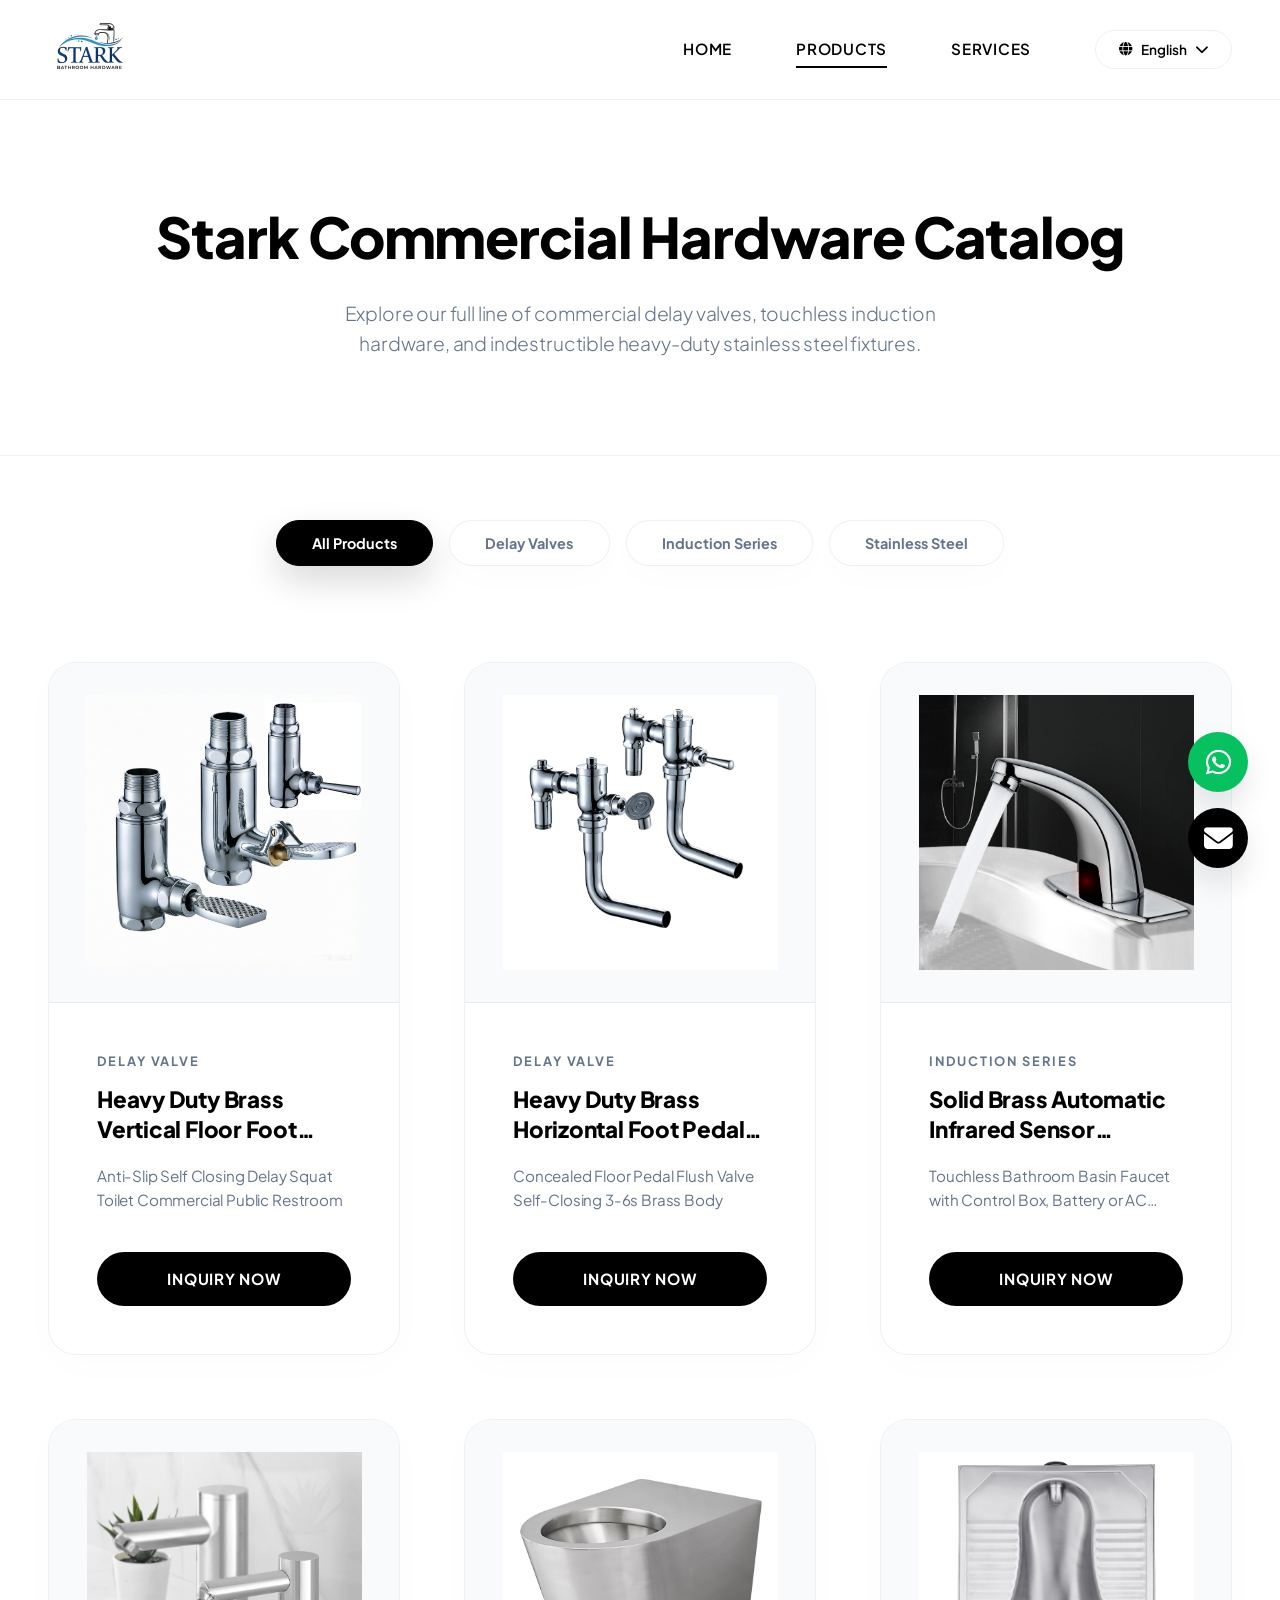
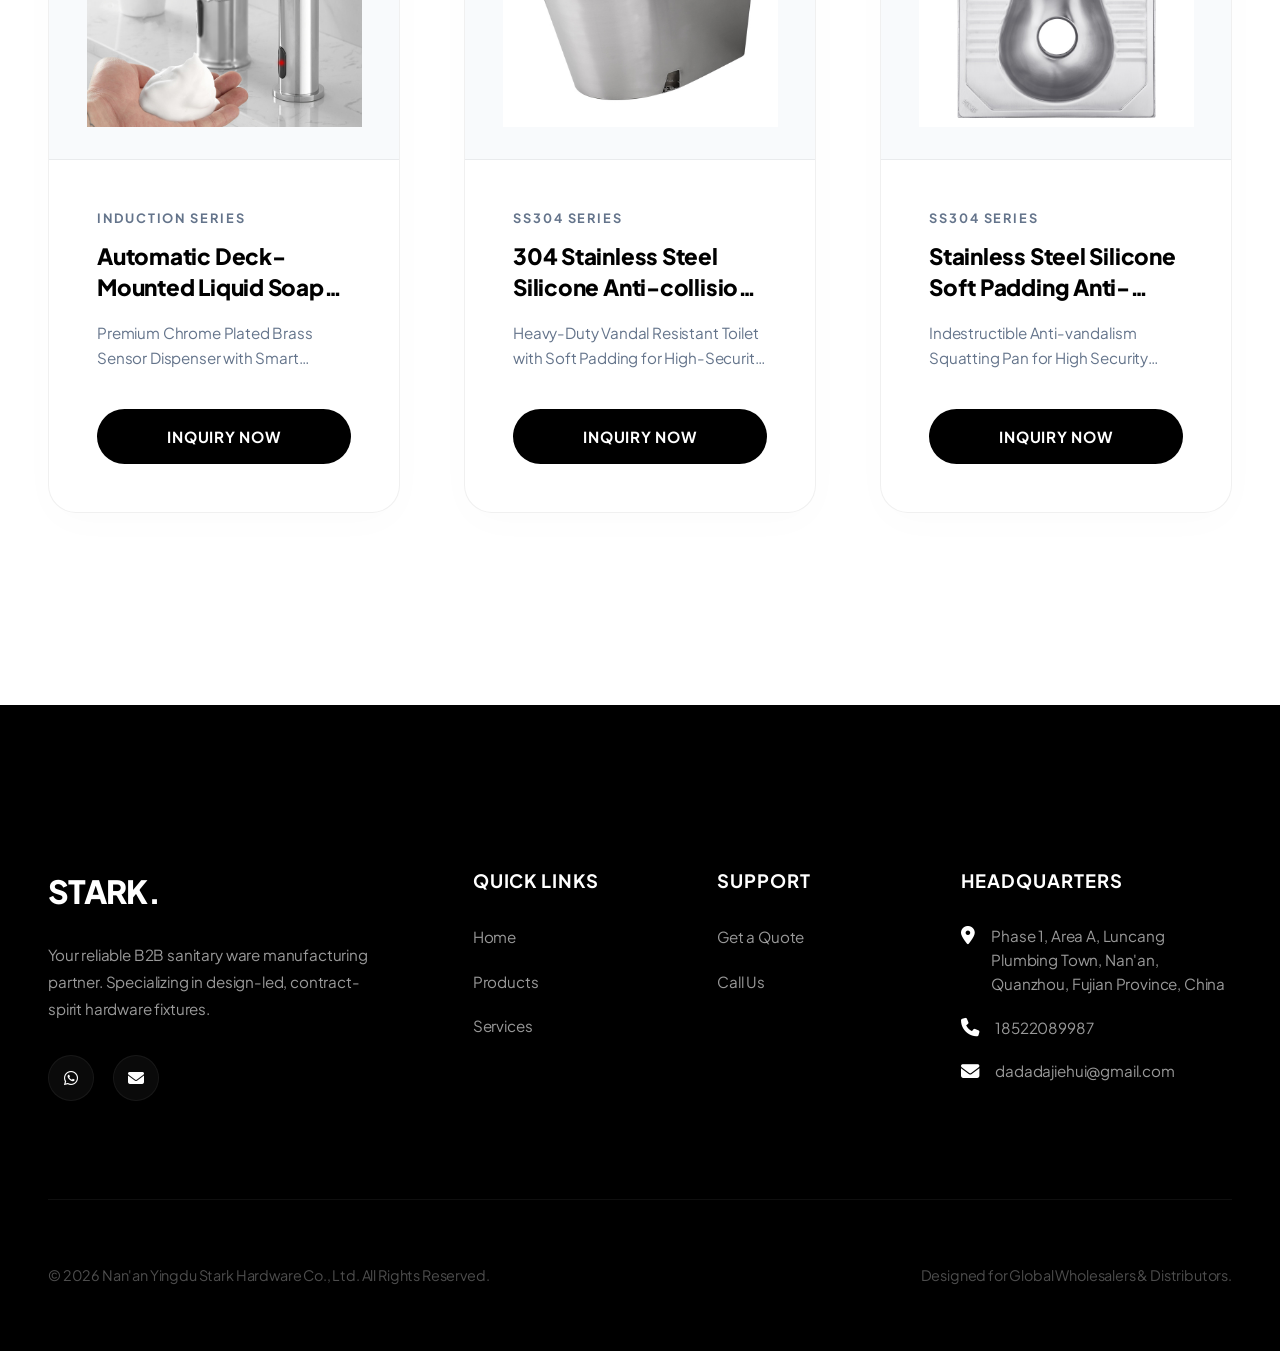
==== commit ac1e8143: "Grand Launch: Stark Bathroom Premium Minimalist Haiman Style" ====
--- a/products.html
+++ b/products.html
@@ -5,20 +5,18 @@
     <meta name="viewport" content="width=device-width, initial-scale=1.0">
     <title>Genuine Product Catalog | Stark Bathroom Hardware</title>
     <!-- Premium Google Fonts -->
-    <link href="https://fonts.googleapis.com/css2?family=Plus+Jakarta+Sans:wght@300;400;500;600;700;800&family=Noto+Sans+Arabic:wght@300;400;600;700&display=swap" rel="stylesheet">
+    <link href="https://fonts.googleapis.com/css2?family=Plus+Jakarta+Sans:wght@200;300;400;500;600;700;800&family=Noto+Sans+Arabic:wght@300;400;600;700&display=swap" rel="stylesheet">
     <!-- FontAwesome Icons -->
     <link rel="stylesheet" href="https://cdnjs.cloudflare.com/ajax/libs/font-awesome/6.4.0/css/all.min.css">
     <style>
         :root {
-            --primary: #0052FF;
-            --primary-dark: #003EB3;
-            --text-dark: #0F172A;
-            --text-muted: #64748B;
-            --bg-light: #F8FAFC;
-            --glass-bg: rgba(255, 255, 255, 0.75);
-            --glass-border: rgba(255, 255, 255, 0.4);
-            --transition-smooth: all 0.5s cubic-bezier(0.16, 1, 0.3, 1);
-            --shadow-premium: 0 20px 40px rgba(15, 23, 42, 0.04);
+            --primary: #000000;
+            --accent: #64748B;
+            --bg-body: #FFFFFF;
+            --bg-secondary: #F8FAFC;
+            --border-color: rgba(0, 0, 0, 0.06);
+            --transition-smooth: all 0.6s cubic-bezier(0.16, 1, 0.3, 1);
+            --shadow-subtle: 0 10px 40px rgba(0, 0, 0, 0.015);
         }
 
         * {
@@ -29,10 +27,11 @@
         }
 
         body {
-            background-color: #F8FAFC;
-            color: var(--text-dark);
+            background-color: var(--bg-body);
+            color: var(--primary);
             overflow-x: hidden;
             line-height: 1.6;
+            letter-spacing: -0.01em;
         }
 
         [dir="rtl"] {
@@ -40,32 +39,32 @@
         }
 
         .container {
-            max-width: 1400px;
+            max-width: 1440px;
             margin: 0 auto;
-            padding: 0 2rem;
-        }
-
-        /* Glassmorphic Sticky Header */
+            padding: 0 3rem;
+        }
+
+        /* sticky header */
         header {
             position: fixed;
             top: 0;
             left: 0;
             width: 100%;
-            height: 90px;
+            height: 100px;
             z-index: 1000;
-            background: var(--glass-bg);
-            backdrop-filter: blur(20px);
-            -webkit-backdrop-filter: blur(20px);
-            border-bottom: 1px solid var(--glass-border);
+            background: rgba(255, 255, 255, 0.85);
+            backdrop-filter: blur(25px);
+            -webkit-backdrop-filter: blur(25px);
+            border-bottom: 1px solid var(--border-color);
             display: flex;
             align-items: center;
             transition: var(--transition-smooth);
         }
 
         header.scrolled {
-            height: 75px;
-            background: rgba(255, 255, 255, 0.9);
-            box-shadow: 0 10px 30px rgba(0, 0, 0, 0.02);
+            height: 80px;
+            background: rgba(255, 255, 255, 0.95);
+            box-shadow: 0 10px 40px rgba(0, 0, 0, 0.02);
         }
 
         .nav-inner {
@@ -76,27 +75,29 @@
         }
 
         .logo-container img {
-            height: 50px;
+            height: 48px;
             transition: var(--transition-smooth);
         }
 
         header.scrolled .logo-container img {
-            height: 42px;
+            height: 38px;
         }
 
         nav {
             display: flex;
             align-items: center;
-            gap: 3rem;
+            gap: 4rem;
         }
 
         nav a {
             text-decoration: none;
-            color: var(--text-dark);
-            font-weight: 500;
+            color: var(--primary);
+            font-weight: 600;
             font-size: 0.95rem;
             transition: var(--transition-smooth);
             position: relative;
+            letter-spacing: 0.05em;
+            text-transform: uppercase;
         }
 
         nav a::after {
@@ -114,10 +115,6 @@
             width: 100%;
         }
 
-        nav a:hover {
-            color: var(--primary);
-        }
-
         /* Language Switcher */
         .lang-switcher {
             position: relative;
@@ -125,9 +122,9 @@
         }
 
         .lang-btn {
-            background: rgba(0, 82, 255, 0.05);
-            border: 1px solid rgba(0, 82, 255, 0.1);
-            padding: 0.6rem 1.2rem;
+            background: transparent;
+            border: 1px solid var(--border-color);
+            padding: 0.6rem 1.4rem;
             border-radius: 50px;
             color: var(--primary);
             font-weight: 600;
@@ -147,16 +144,16 @@
 
         .lang-dropdown {
             position: absolute;
-            top: 120%;
+            top: 125%;
             right: 0;
             background: #FFFFFF;
-            border: 1px solid rgba(0,0,0,0.06);
-            border-radius: 16px;
-            box-shadow: 0 15px 50px rgba(0,0,0,0.08);
+            border: 1px solid var(--border-color);
+            border-radius: 12px;
+            box-shadow: 0 20px 60px rgba(0,0,0,0.05);
             width: 160px;
             opacity: 0;
             visibility: hidden;
-            transform: translateY(15px);
+            transform: translateY(10px);
             transition: var(--transition-smooth);
             z-index: 1100;
             overflow: hidden;
@@ -170,27 +167,28 @@
 
         .lang-dropdown a {
             display: block;
-            padding: 0.8rem 1.2rem;
-            color: var(--text-dark);
+            padding: 0.8rem 1.4rem;
+            color: var(--primary);
             text-decoration: none;
             font-size: 0.9rem;
             font-weight: 500;
             transition: var(--transition-smooth);
             text-align: left;
+            text-transform: none;
+            letter-spacing: 0;
         }
 
         .lang-dropdown a:hover {
-            background: var(--bg-light);
-            color: var(--primary);
-            padding-left: 1.5rem;
-        }
-
-        /* Mini Hero Section */
+            background: var(--bg-secondary);
+            padding-left: 1.8rem;
+        }
+
+        /* Mini Hero */
         .hero-mini {
             padding: 12rem 0 6rem;
             background-color: #FFFFFF;
             text-align: center;
-            border-bottom: 1px solid rgba(0,0,0,0.03);
+            border-bottom: 1px solid var(--border-color);
         }
 
         .hero-mini h1 {
@@ -198,61 +196,62 @@
             font-weight: 800;
             letter-spacing: -0.02em;
             margin-bottom: 1rem;
-            color: var(--text-dark);
+            color: var(--primary);
         }
 
         .hero-mini p {
             font-size: 1.2rem;
-            color: var(--text-muted);
+            color: var(--accent);
             font-weight: 300;
             max-width: 600px;
             margin: 0 auto;
         }
 
-        /* Dynamic Product Filter Control */
+        /* Interactive Filter */
         .filter-section {
-            padding: 4rem 0 10rem;
+            padding: 4rem 0 12rem;
         }
 
         .filter-controls {
             display: flex;
             justify-content: center;
             gap: 1rem;
-            margin-bottom: 5rem;
+            margin-bottom: 6rem;
         }
 
         .filter-btn {
             background: #FFFFFF;
-            border: 1px solid rgba(0,0,0,0.05);
-            padding: 0.8rem 1.8rem;
+            border: 1px solid var(--border-color);
+            padding: 0.8rem 2.2rem;
             border-radius: 50px;
-            font-weight: 600;
+            font-weight: 700;
             font-size: 0.9rem;
+            color: var(--accent);
             cursor: pointer;
             transition: var(--transition-smooth);
-            box-shadow: 0 10px 25px rgba(0,0,0,0.01);
+            box-shadow: var(--shadow-subtle);
         }
 
         .filter-btn.active, .filter-btn:hover {
             background-color: var(--primary);
             color: #FFFFFF;
             border-color: var(--primary);
-            box-shadow: 0 15px 30px rgba(0, 82, 255, 0.2);
-        }
-
-        /* Grid layout for "One by One" individual product cards */
+            box-shadow: 0 15px 35px rgba(0,0,0,0.15);
+        }
+
+        /* Gallery Grid Layout - Big Spacing Haiman Style */
         .product-grid {
             display: grid;
             grid-template-columns: repeat(3, 1fr);
-            gap: 2.5rem;
+            gap: 4rem;
         }
 
         .product-card {
             background: #FFFFFF;
-            border-radius: 24px;
+            border-radius: 28px;
             overflow: hidden;
-            box-shadow: var(--shadow-premium);
-            border: 1px solid rgba(0,0,0,0.02);
+            box-shadow: var(--shadow-subtle);
+            border: 1px solid var(--border-color);
             transition: var(--transition-smooth);
             display: flex;
             flex-direction: column;
@@ -261,19 +260,19 @@
 
         .product-card:hover {
             transform: translateY(-8px);
-            box-shadow: 0 30px 60px rgba(15, 23, 42, 0.08);
-            border-color: rgba(0, 82, 255, 0.1);
+            box-shadow: 0 30px 80px rgba(0, 0, 0, 0.04);
+            border-color: var(--primary);
         }
 
         .product-image-container {
-            position: relative;
-            background-color: var(--bg-light);
-            height: 320px;
+            background-color: var(--bg-secondary);
+            height: 340px;
             display: flex;
             align-items: center;
             justify-content: center;
             overflow: hidden;
-            padding: 1.5rem;
+            padding: 2rem;
+            border-bottom: 1px solid var(--border-color);
         }
 
         .product-image-container img {
@@ -284,11 +283,11 @@
         }
 
         .product-card:hover .product-image-container img {
-            transform: scale(1.05);
+            transform: scale(1.03);
         }
 
         .product-info-container {
-            padding: 2.5rem;
+            padding: 3rem;
             display: flex;
             flex-direction: column;
             justify-content: space-between;
@@ -296,22 +295,23 @@
         }
 
         .product-cat {
-            color: var(--primary);
+            color: var(--accent);
             font-size: 0.8rem;
             font-weight: 700;
             text-transform: uppercase;
-            letter-spacing: 0.1em;
+            letter-spacing: 0.15em;
             margin-bottom: 0.8rem;
             display: block;
         }
 
         .product-title {
-            font-size: 1.35rem;
-            font-weight: 700;
-            line-height: 1.3;
-            margin-bottom: 1rem;
-            color: var(--text-dark);
-            height: 3.6rem;
+            font-size: 1.4rem;
+            font-weight: 800;
+            line-height: 1.35;
+            margin-bottom: 1.2rem;
+            color: var(--primary);
+            letter-spacing: -0.01em;
+            height: 3.8rem;
             overflow: hidden;
             display: -webkit-box;
             -webkit-line-clamp: 2;
@@ -320,37 +320,39 @@
 
         .product-desc {
             font-size: 0.95rem;
-            color: var(--text-muted);
-            margin-bottom: 2rem;
-            height: 2.8rem;
+            color: var(--accent);
+            margin-bottom: 2.5rem;
+            height: 3rem;
             overflow: hidden;
             display: -webkit-box;
             -webkit-line-clamp: 2;
             -webkit-box-orient: vertical;
+            line-height: 1.6;
         }
 
         .btn-inquiry {
             width: 100%;
-            padding: 1rem;
-            border-radius: 12px;
+            padding: 1.1rem;
+            border-radius: 50px;
             background-color: var(--primary);
             color: #FFFFFF;
             text-decoration: none;
-            font-weight: 600;
+            font-weight: 700;
             font-size: 0.95rem;
             text-align: center;
             transition: var(--transition-smooth);
             border: none;
             cursor: pointer;
+            text-transform: uppercase;
+            letter-spacing: 0.05em;
         }
 
         .btn-inquiry:hover {
-            background-color: var(--primary-dark);
             transform: translateY(-2px);
-            box-shadow: 0 10px 25px rgba(0, 82, 255, 0.25);
-        }
-
-        /* Custom Inquiry Modal */
+            box-shadow: 0 15px 30px rgba(0, 0, 0, 0.15);
+        }
+
+        /* Modular Form Modal */
         .modal {
             position: fixed;
             top: 0;
@@ -358,9 +360,9 @@
             width: 100%;
             height: 100%;
             z-index: 2000;
-            background: rgba(15, 23, 42, 0.6);
-            backdrop-filter: blur(15px);
-            -webkit-backdrop-filter: blur(15px);
+            background: rgba(15, 23, 42, 0.4);
+            backdrop-filter: blur(20px);
+            -webkit-backdrop-filter: blur(20px);
             display: flex;
             align-items: center;
             justify-content: center;
@@ -376,12 +378,12 @@
 
         .modal-card {
             background: #FFFFFF;
-            border-radius: 28px;
+            border-radius: 32px;
             width: 100%;
             max-width: 650px;
-            padding: 3rem;
-            box-shadow: 0 30px 100px rgba(0,0,0,0.15);
-            border: 1px solid rgba(255,255,255,0.2);
+            padding: 4rem;
+            box-shadow: 0 40px 120px rgba(0,0,0,0.1);
+            border: 1px solid var(--border-color);
             position: relative;
             transform: scale(0.9);
             transition: var(--transition-smooth);
@@ -393,19 +395,19 @@
 
         .close-btn {
             position: absolute;
-            top: 2rem;
-            right: 2rem;
-            background: rgba(0,0,0,0.03);
+            top: 2.5rem;
+            right: 2.5rem;
+            background: var(--bg-secondary);
             border: none;
-            width: 40px;
-            height: 40px;
+            width: 44px;
+            height: 44px;
             border-radius: 50px;
             cursor: pointer;
             display: flex;
             align-items: center;
             justify-content: center;
-            font-size: 1.1rem;
-            color: var(--text-dark);
+            font-size: 1.2rem;
+            color: var(--primary);
             transition: var(--transition-smooth);
         }
 
@@ -415,24 +417,27 @@
         }
 
         .form-group {
-            margin-bottom: 1.5rem;
+            margin-bottom: 1.8rem;
         }
 
         .form-group label {
             display: block;
             font-size: 0.9rem;
-            font-weight: 600;
-            margin-bottom: 0.6rem;
-            color: var(--text-dark);
+            font-weight: 700;
+            margin-bottom: 0.8rem;
+            color: var(--primary);
+            text-transform: uppercase;
+            letter-spacing: 0.05em;
         }
 
         .form-control {
             width: 100%;
-            padding: 1rem 1.5rem;
-            border-radius: 12px;
-            border: 1px solid rgba(0,0,0,0.1);
-            background: var(--bg-light);
-            font-size: 0.95rem;
+            padding: 1.1rem 1.6rem;
+            border-radius: 14px;
+            border: 1px solid var(--border-color);
+            background: var(--bg-secondary);
+            font-size: 1rem;
+            color: var(--primary);
             transition: var(--transition-smooth);
         }
 
@@ -440,27 +445,28 @@
             outline: none;
             border-color: var(--primary);
             background: #FFFFFF;
-            box-shadow: 0 0 0 4px rgba(0, 82, 255, 0.1);
+            box-shadow: 0 0 0 5px rgba(0, 0, 0, 0.03);
         }
 
         /* Footer */
         footer {
-            background-color: var(--text-dark);
+            background-color: #000000;
             color: #FFFFFF;
-            padding: 8rem 0 4rem;
+            padding: 10rem 0 4rem;
+            border-top: 1px solid var(--border-color);
         }
 
         .footer-grid {
             display: grid;
             grid-template-columns: 2fr 1fr 1fr 1.5fr;
             gap: 4rem;
-            border-bottom: 1px solid rgba(255,255,255,0.08);
+            border-bottom: 1px solid rgba(255,255,255,0.06);
             padding-bottom: 6rem;
             margin-bottom: 4rem;
         }
 
         .footer-brand h2 {
-            font-size: 1.75rem;
+            font-size: 2rem;
             font-weight: 800;
             margin-bottom: 1.5rem;
             letter-spacing: -0.02em;
@@ -475,9 +481,11 @@
         }
 
         .footer-links h3 {
-            font-size: 1.1rem;
-            font-weight: 600;
-            margin-bottom: 1.5rem;
+            font-size: 1.15rem;
+            font-weight: 700;
+            margin-bottom: 1.8rem;
+            letter-spacing: 0.05em;
+            text-transform: uppercase;
         }
 
         .footer-links ul {
@@ -485,7 +493,7 @@
         }
 
         .footer-links ul li {
-            margin-bottom: 1rem;
+            margin-bottom: 1.2rem;
         }
 
         .footer-links ul li a {
@@ -496,7 +504,7 @@
         }
 
         .footer-links ul li a:hover {
-            color: var(--primary);
+            color: #FFFFFF;
             padding-left: 0.5rem;
         }
 
@@ -506,35 +514,37 @@
             gap: 1rem;
             color: rgba(255,255,255,0.6);
             font-size: 0.95rem;
-            margin-bottom: 1.2rem;
+            margin-bottom: 1.4rem;
         }
 
         .footer-contact i {
-            color: var(--primary);
-            font-size: 1.1rem;
+            color: #FFFFFF;
+            font-size: 1.15rem;
             margin-top: 0.2rem;
         }
 
         .social-icons {
             display: flex;
-            gap: 1rem;
+            gap: 1.2rem;
         }
 
         .social-icon {
-            width: 44px;
-            height: 44px;
+            width: 46px;
+            height: 46px;
             border-radius: 50px;
-            background: rgba(255,255,255,0.05);
+            background: rgba(255,255,255,0.04);
             display: flex;
             align-items: center;
             justify-content: center;
             color: #FFFFFF;
             text-decoration: none;
             transition: var(--transition-smooth);
+            border: 1px solid rgba(255,255,255,0.06);
         }
 
         .social-icon:hover {
-            background-color: var(--primary);
+            background-color: #FFFFFF;
+            color: #000000;
             transform: translateY(-3px);
         }
 
@@ -542,7 +552,7 @@
             display: flex;
             justify-content: space-between;
             align-items: center;
-            color: rgba(255,255,255,0.4);
+            color: rgba(255,255,255,0.3);
             font-size: 0.9rem;
         }
 
@@ -566,7 +576,7 @@
             justify-content: center;
             color: #FFFFFF;
             font-size: 1.8rem;
-            box-shadow: 0 15px 30px rgba(0,0,0,0.15);
+            box-shadow: 0 15px 30px rgba(0,0,0,0.1);
             transition: var(--transition-smooth);
             cursor: pointer;
             text-decoration: none;
@@ -591,7 +601,7 @@
     <header id="main-header">
         <div class="container nav-inner">
             <a href="index.html" class="logo-container">
-                <img src="https://sc04.alicdn.com/kf/A9fd09c8f7163419ba723398c19a430f7T.jpg" alt="Stark Hardware">
+                <img src="assets/raw_materials/资料准备说明/公司logo/微信图片_2026-09-10_142116_213.png" alt="Stark Hardware" id="brand-logo">
             </a>
             <nav>
                 <a href="index.html" data-tr="nav_home">Home</a>
@@ -616,7 +626,7 @@
     <!-- MINI HERO -->
     <section class="hero-mini">
         <div class="container">
-            <h1 data-tr="products_hero_title">Stark Sanitary Hardware Catalog</h1>
+            <h1 data-tr="products_hero_title">Stark Commercial Hardware Catalog</h1>
             <p data-tr="products_hero_desc">Explore our full line of commercial delay valves, touchless induction hardware, and indestructible heavy-duty stainless steel fixtures.</p>
         </div>
     </section>
@@ -716,15 +726,11 @@
 
     <!-- TRANSLATION & PRODUCTS DATABASE SCRIPT -->
     <script>
-        // Products Database Array - Real Local Products with 100% Correct Image IDs
         const productsDb = [
             {
                 id: "prod-01",
                 category: "delay",
-                images: {
-                    en: "assets/products/image1.png",
-                    zh: "assets/products/image1.png"
-                },
+                images: { en: "assets/products/image1.png" },
                 title: {
                     en: "Heavy Duty Brass Vertical Floor Foot Pedal Flush Valve",
                     zh: "重型全铜立式脚踏冲洗阀（延时阀系列）",
@@ -745,10 +751,7 @@
             {
                 id: "prod-02",
                 category: "delay",
-                images: {
-                    en: "assets/products/image2.jpeg",
-                    zh: "assets/products/image2.jpeg"
-                },
+                images: { en: "assets/products/image2.jpeg" },
                 title: {
                     en: "Heavy Duty Brass Horizontal Foot Pedal Flush Valve",
                     zh: "重型全铜卧式脚踏冲洗阀（延时阀系列）",
@@ -759,7 +762,7 @@
                 },
                 desc: {
                     en: "Concealed Floor Pedal Flush Valve Self-Closing 3-6s Brass Body",
-                    zh: "隐藏式地板安装，精准延时3-6秒，全黄铜精密铸造",
+                    zh: "隐藏式地板安装，精密延时3-6秒，全黄铜精密铸造",
                     ar: "صمام شطف مخفي مثبت على الأرض غلق ذاتي 3-6 ثوانٍ هيكل نحاسي",
                     de: "Unterputz-Fußpedal-Spülventil, selbstschließnd 3-6 Sek., Messingkörper",
                     es: "Válvula de descarga de pedal de piso oculta cuerpo de latón con autocierre 3-6 s",
@@ -769,10 +772,7 @@
             {
                 id: "prod-03",
                 category: "sensor",
-                images: {
-                    en: "assets/products/image21.jpeg",
-                    zh: "assets/products/image21.jpeg"
-                },
+                images: { en: "assets/products/image21.jpeg" },
                 title: {
                     en: "Solid Brass Automatic Infrared Sensor Bathroom Faucet",
                     zh: "全铜冷热自动红外感应面盆龙头（感应系列）",
@@ -784,7 +784,7 @@
                 desc: {
                     en: "Touchless Bathroom Basin Faucet with Control Box, Battery or AC Powered",
                     zh: "无接触红外感应，配备智能控制盒，干电池/交流电双供电可选",
-                    ar: "صنبور حوض حمam يعمل بدون لمس مع صندوق تحكم، يعمل بالبطارية أو التيار المتردد",
+                    ar: "صنبور حوض حمام يعمل بدون لمس مع صندوق تحكم، يعمل بالبطارية أو التيار المتردد",
                     de: "Berührungslose Waschtischarmatur mit Steuerbox, Batterie- oder Netzbetrieb",
                     es: "Grifo de lavabo sin contacto con caja de control, funciona con batería o CA",
                     vi: "Vòi chậu rửa mặt không chạm có hộp điều khiển, dùng pin hoặc điện AC"
@@ -793,10 +793,7 @@
             {
                 id: "prod-04",
                 category: "sensor",
-                images: {
-                    en: "assets/products/image32.jpeg",
-                    zh: "assets/products/image32.jpeg"
-                },
+                images: { en: "assets/products/image32.jpeg" },
                 title: {
                     en: "Automatic Deck-Mounted Liquid Soap Dispenser",
                     zh: "全铜自动台装感应泡沫/给皂器（感应系列）",
@@ -817,10 +814,7 @@
             {
                 id: "prod-05",
                 category: "stainless",
-                images: {
-                    en: "assets/products/image119.jpeg",
-                    zh: "assets/products/image119.jpeg"
-                },
+                images: { en: "assets/products/image119.jpeg" },
                 title: {
                     en: "304 Stainless Steel Silicone Anti-collision Wall Hung Toilet",
                     zh: "304不锈钢防破坏壁挂式防撞马桶（不锈钢系列）",
@@ -841,10 +835,7 @@
             {
                 id: "prod-06",
                 category: "stainless",
-                images: {
-                    en: "assets/products/image74.jpeg",
-                    zh: "assets/products/image74.jpeg"
-                },
+                images: { en: "assets/products/image74.jpeg" },
                 title: {
                     en: "Stainless Steel Silicone Soft Padding Anti-collision Squatting Pan",
                     zh: "304不锈钢防静音防撞高强度蹲便器（不锈钢系列）",
@@ -864,7 +855,6 @@
             }
         ];
 
-        // Language Matrix Dictionary
         const translation = {
             en: {
                 nav_home: "Home", nav_products: "Products", nav_services: "Services",
@@ -881,7 +871,7 @@
             },
             zh: {
                 nav_home: "首页", nav_products: "产品中心", nav_services: "定制服务",
-                products_hero_title: "斯塔克独立站正品名录",
+                products_hero_title: "斯塔克工业水暖产品名录",
                 products_hero_desc: "深入探索我们的三大主力产品线：重载延时阀、冷热感应洁具、以及高防护304不锈钢特种五金。",
                 btn_all_products: "全部正品", btn_delay_valve: "延时阀系列",
                 btn_induction_series: "冷热感应系列", btn_stainless_steel: "304不锈钢系列",
@@ -946,27 +936,20 @@
             }
         };
 
-        // Active State
         let currentLang = 'en';
         let currentCategory = 'all';
 
-        // Render dynamic multi-language product grid
         function renderProducts() {
             const grid = document.getElementById('main-product-grid');
             grid.innerHTML = '';
-
-            const filtered = productsDb.filter(p => {
-                return currentCategory === 'all' || p.category === currentCategory;
-            });
+            const filtered = productsDb.filter(p => currentCategory === 'all' || p.category === currentCategory);
 
             filtered.forEach(p => {
                 const card = document.createElement('div');
                 card.className = 'product-card';
                 card.setAttribute('data-component', 'product-card');
 
-                // Image fallback safety
                 const imgSrc = p.images[currentLang] || p.images['en'];
-
                 const labelLabels = {
                     en: p.category === 'delay' ? "Delay Valve" : (p.category === 'sensor' ? "Induction Series" : "SS304 Series"),
                     zh: p.category === 'delay' ? "延时阀系列" : (p.category === 'sensor' ? "冷热感应系列" : "304不锈钢系列"),
@@ -995,12 +978,9 @@
             });
         }
 
-        // Switch site language
         function switchLanguage(lang) {
             currentLang = lang;
             document.documentElement.lang = lang;
-            
-            // RTL handling
             if (lang === 'ar') {
                 document.documentElement.dir = 'rtl';
                 document.getElementById('main-header').style.direction = 'rtl';
@@ -1008,51 +988,32 @@
                 document.documentElement.dir = 'ltr';
                 document.getElementById('main-header').style.direction = 'ltr';
             }
-
-            const langLabels = {
-                en: "English", ar: "العربية", zh: "简体中文", de: "Deutsch", es: "Español", vi: "Tiếng Việt"
-            };
+            const langLabels = { en: "English", ar: "العربية", zh: "简体中文", de: "Deutsch", es: "Español", vi: "Tiếng Việt" };
             document.getElementById('current-lang').textContent = langLabels[lang];
-
-            // Localize statutory text
-            const elements = document.querySelectorAll('[data-tr]');
-            elements.forEach(el => {
+            document.querySelectorAll('[data-tr]').forEach(el => {
                 const key = el.getAttribute('data-tr');
-                if (translation[lang][key]) {
-                    el.textContent = translation[lang][key];
-                }
+                if (translation[lang][key]) el.textContent = translation[lang][key];
             });
-
-            // Rerender products with localized text and correct RTL labels
             renderProducts();
         }
 
-        // Filter product lists
         function filterCategory(cat) {
             currentCategory = cat;
             const buttons = document.querySelectorAll('.filter-btn');
-            
-            // Toggle active state
             const targetIdx = cat === 'all' ? 0 : (cat === 'delay' ? 1 : (cat === 'sensor' ? 2 : 3));
             buttons.forEach((btn, i) => {
                 if (i === targetIdx) btn.classList.add('active');
                 else btn.classList.remove('active');
             });
-
             renderProducts();
         }
 
-        // Header scroll styles
         window.addEventListener('scroll', () => {
             const header = document.getElementById('main-header');
-            if (window.scrollY > 50) {
-                header.classList.add('scrolled');
-            } else {
-                header.classList.remove('scrolled');
-            }
+            if (window.scrollY > 50) header.classList.add('scrolled');
+            else header.classList.remove('scrolled');
         });
 
-        // Modular Modal Form functions
         function openModal() {
             document.getElementById('target-product-label').style.display = 'none';
             document.getElementById('target-product-id').value = '';
@@ -1067,21 +1028,17 @@
             document.getElementById('inquiry-modal').classList.add('active');
         }
 
-        function closeModal() {
-            document.getElementById('inquiry-modal').classList.remove('active');
-        }
+        function closeModal() { document.getElementById('inquiry-modal').classList.remove('active'); }
 
         function submitInquiry(event) {
             event.preventDefault();
             const submitBtn = event.target.querySelector('button[type="submit"]');
             const originalText = submitBtn.textContent;
-            submitBtn.textContent = currentLang === 'zh' ? "正在发送..." : "Sending Inquiry...";
+            submitBtn.textContent = currentLang === 'zh' ? "正在发送..." : "Sending...";
             submitBtn.disabled = true;
-
             setTimeout(() => {
-                submitBtn.textContent = currentLang === 'zh' ? "✓ 发送成功！" : "✓ Submitted Successfully!";
+                submitBtn.textContent = currentLang === 'zh' ? "✓ 发送成功！" : "✓ Submitted!";
                 submitBtn.style.backgroundColor = "#07C160";
-                
                 setTimeout(() => {
                     closeModal();
                     event.target.reset();
@@ -1092,7 +1049,6 @@
             }, 1200);
         }
 
-        // Init First Render
         renderProducts();
     </script>
 </body>
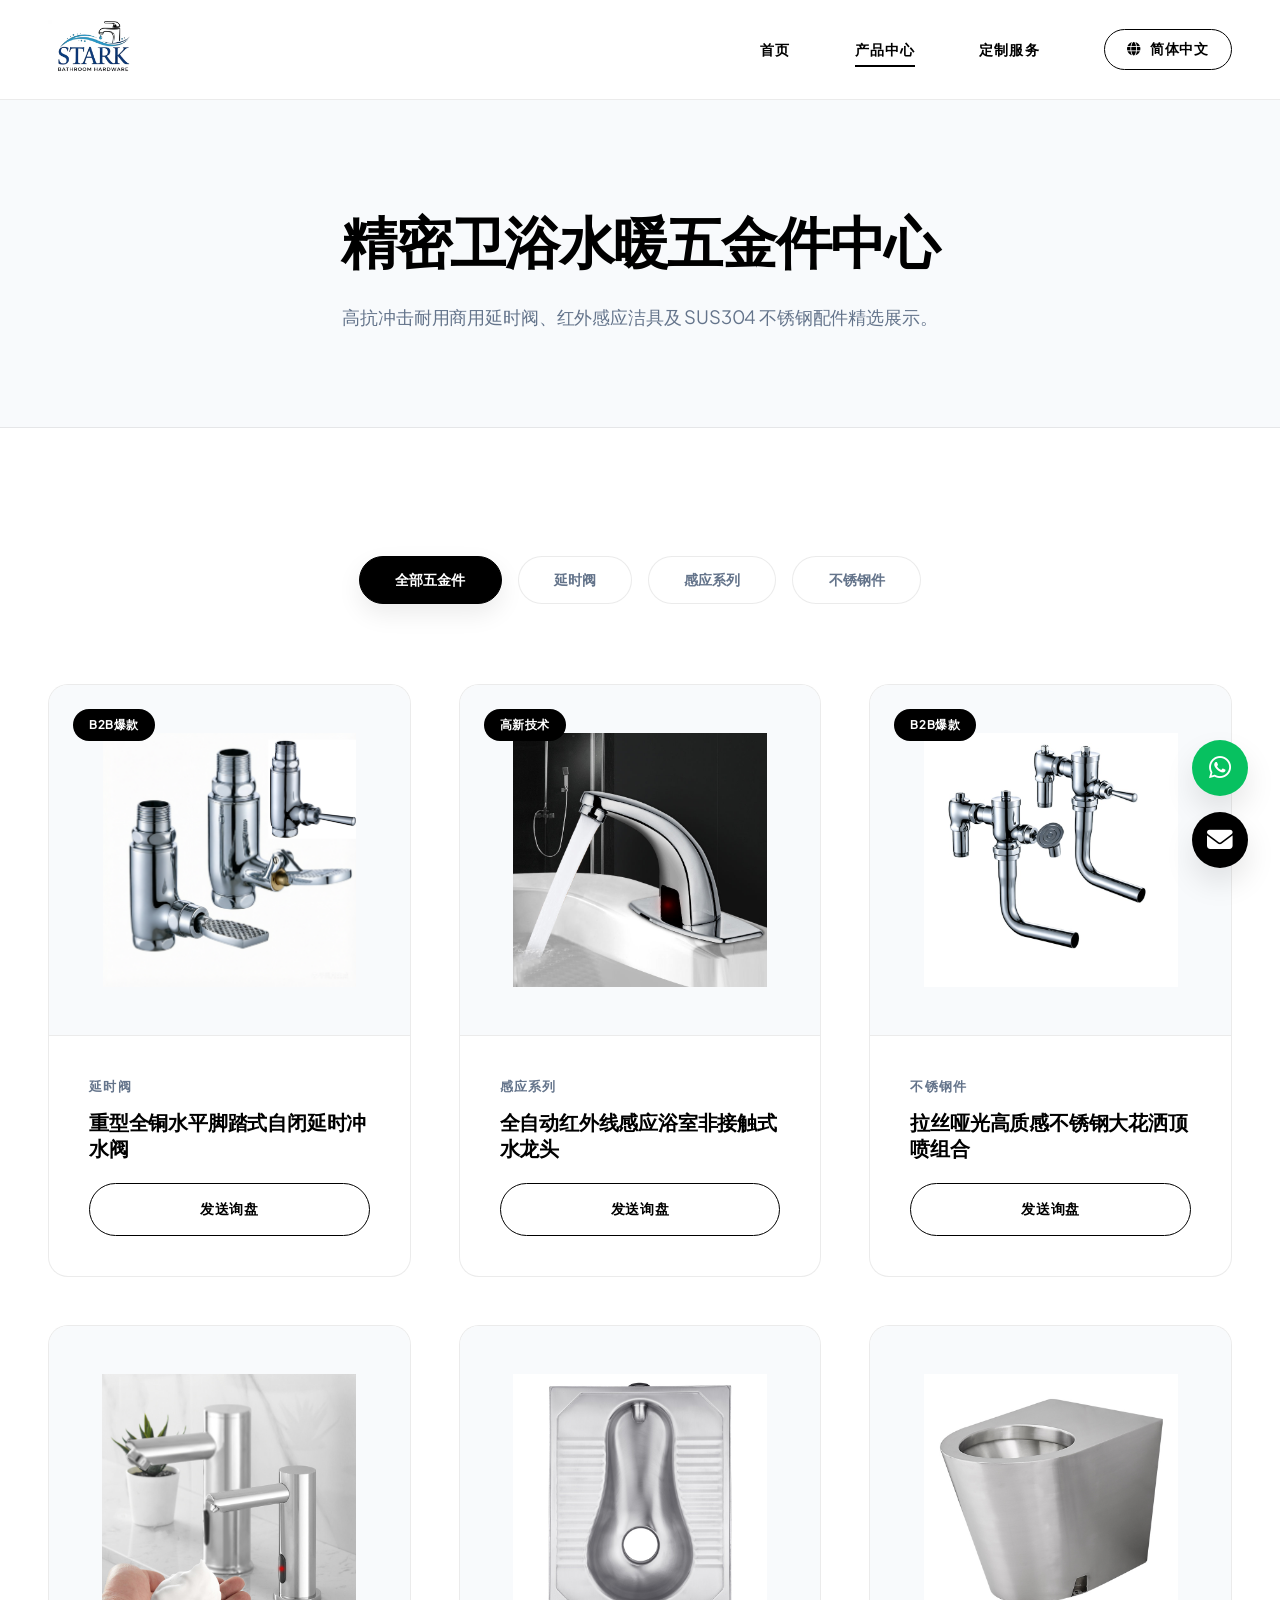
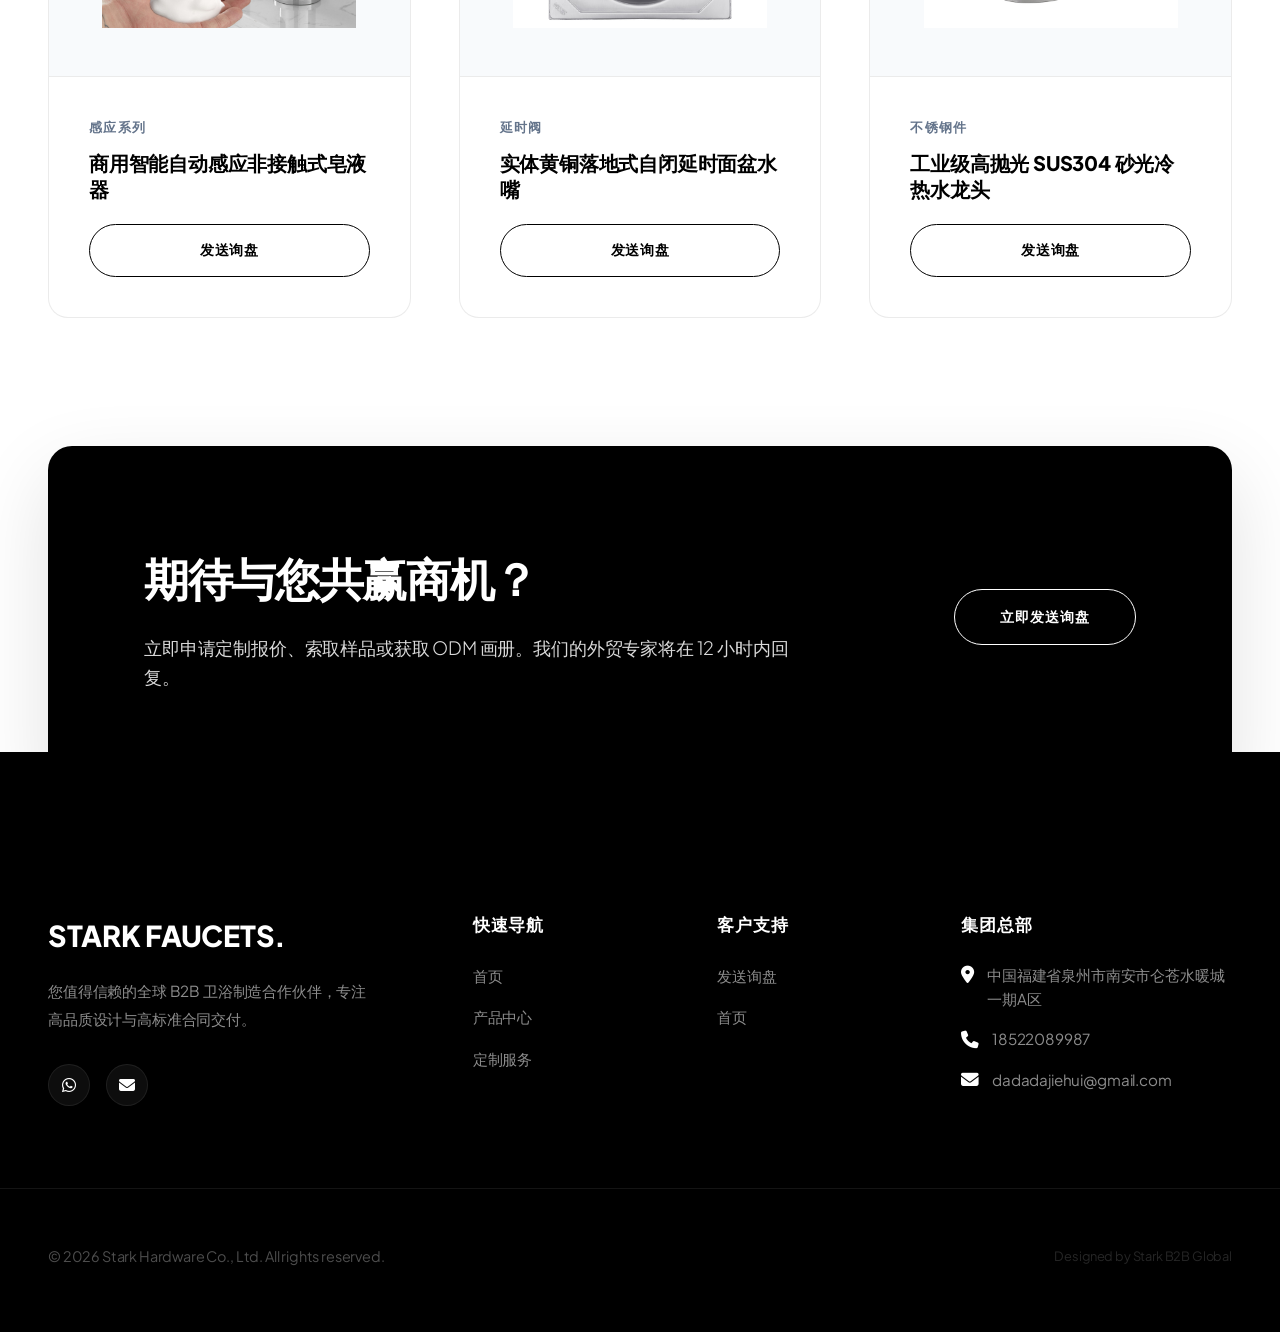
==== commit a415d692: "Deploy Securely (Python REST Body): products.html" ====
--- a/products.html
+++ b/products.html
@@ -3,8 +3,8 @@
 <head>
     <meta charset="UTF-8">
     <meta name="viewport" content="width=device-width, initial-scale=1.0">
-    <title>Genuine Product Catalog | Stark Bathroom Hardware</title>
-    <!-- Premium Google Fonts -->
+    <title>Products Center | Stark Bathroom Hardware | B2B Commercial Fixtures</title>
+    <!-- Premium Google Fonts - Minimalist Weight Stack -->
     <link href="https://fonts.googleapis.com/css2?family=Plus+Jakarta+Sans:wght@200;300;400;500;600;700;800&family=Noto+Sans+Arabic:wght@300;400;600;700&display=swap" rel="stylesheet">
     <!-- FontAwesome Icons -->
     <link rel="stylesheet" href="https://cdnjs.cloudflare.com/ajax/libs/font-awesome/6.4.0/css/all.min.css">
@@ -14,7 +14,7 @@
             --accent: #64748B;
             --bg-body: #FFFFFF;
             --bg-secondary: #F8FAFC;
-            --border-color: rgba(0, 0, 0, 0.06);
+            --border-color: rgba(0, 0, 0, 0.08);
             --transition-smooth: all 0.6s cubic-bezier(0.16, 1, 0.3, 1);
             --shadow-subtle: 0 10px 40px rgba(0, 0, 0, 0.015);
         }
@@ -32,6 +32,7 @@
             overflow-x: hidden;
             line-height: 1.6;
             letter-spacing: -0.01em;
+            padding-top: 100px; /* Header spacing */
         }
 
         [dir="rtl"] {
@@ -44,7 +45,7 @@
             padding: 0 3rem;
         }
 
-        /* sticky header */
+        /* Sticky Header */
         header {
             position: fixed;
             top: 0;
@@ -52,7 +53,7 @@
             width: 100%;
             height: 100px;
             z-index: 1000;
-            background: rgba(255, 255, 255, 0.85);
+            background: rgba(255, 255, 255, 0.9);
             backdrop-filter: blur(25px);
             -webkit-backdrop-filter: blur(25px);
             border-bottom: 1px solid var(--border-color);
@@ -63,7 +64,7 @@
 
         header.scrolled {
             height: 80px;
-            background: rgba(255, 255, 255, 0.95);
+            background: rgba(255, 255, 255, 0.98);
             box-shadow: 0 10px 40px rgba(0, 0, 0, 0.02);
         }
 
@@ -75,12 +76,13 @@
         }
 
         .logo-container img {
-            height: 48px;
+            height: 52px;
+            object-fit: contain;
             transition: var(--transition-smooth);
         }
 
         header.scrolled .logo-container img {
-            height: 38px;
+            height: 42px;
         }
 
         nav {
@@ -93,10 +95,10 @@
             text-decoration: none;
             color: var(--primary);
             font-weight: 600;
-            font-size: 0.95rem;
+            font-size: 0.9rem;
             transition: var(--transition-smooth);
             position: relative;
-            letter-spacing: 0.05em;
+            letter-spacing: 0.08em;
             text-transform: uppercase;
         }
 
@@ -123,23 +125,24 @@
 
         .lang-btn {
             background: transparent;
-            border: 1px solid var(--border-color);
+            border: 1px solid var(--primary);
             padding: 0.6rem 1.4rem;
             border-radius: 50px;
             color: var(--primary);
-            font-weight: 600;
+            font-weight: 700;
             font-size: 0.85rem;
             cursor: pointer;
             display: flex;
             align-items: center;
             gap: 0.5rem;
             transition: var(--transition-smooth);
+            text-transform: uppercase;
+            letter-spacing: 0.05em;
         }
 
         .lang-btn:hover {
             background: var(--primary);
             color: #FFFFFF;
-            border-color: var(--primary);
         }
 
         .lang-dropdown {
@@ -149,7 +152,7 @@
             background: #FFFFFF;
             border: 1px solid var(--border-color);
             border-radius: 12px;
-            box-shadow: 0 20px 60px rgba(0,0,0,0.05);
+            box-shadow: 0 20px 60px rgba(0,0,0,0.08);
             width: 160px;
             opacity: 0;
             visibility: hidden;
@@ -183,40 +186,38 @@
             padding-left: 1.8rem;
         }
 
-        /* Mini Hero */
-        .hero-mini {
-            padding: 12rem 0 6rem;
-            background-color: #FFFFFF;
+        /* Page Hero */
+        .page-hero {
+            padding: 6rem 0;
+            background-color: var(--bg-secondary);
+            border-bottom: 1px solid var(--border-color);
             text-align: center;
-            border-bottom: 1px solid var(--border-color);
-        }
-
-        .hero-mini h1 {
+        }
+
+        .page-hero h1 {
             font-size: 3.5rem;
             font-weight: 800;
-            letter-spacing: -0.02em;
+            letter-spacing: -0.03em;
             margin-bottom: 1rem;
-            color: var(--primary);
-        }
-
-        .hero-mini p {
-            font-size: 1.2rem;
+        }
+
+        .page-hero p {
+            font-size: 1.15rem;
             color: var(--accent);
-            font-weight: 300;
             max-width: 600px;
             margin: 0 auto;
         }
 
-        /* Interactive Filter */
-        .filter-section {
-            padding: 4rem 0 12rem;
-        }
-
-        .filter-controls {
+        /* Products Grid (No more broken images!) */
+        .products-section {
+            padding: 8rem 0;
+        }
+
+        .filter-bar {
             display: flex;
             justify-content: center;
             gap: 1rem;
-            margin-bottom: 6rem;
+            margin-bottom: 5rem;
         }
 
         .filter-btn {
@@ -229,130 +230,189 @@
             color: var(--accent);
             cursor: pointer;
             transition: var(--transition-smooth);
-            box-shadow: var(--shadow-subtle);
         }
 
         .filter-btn.active, .filter-btn:hover {
             background-color: var(--primary);
             color: #FFFFFF;
             border-color: var(--primary);
-            box-shadow: 0 15px 35px rgba(0,0,0,0.15);
-        }
-
-        /* Gallery Grid Layout - Big Spacing Haiman Style */
-        .product-grid {
+            box-shadow: 0 10px 25px rgba(0,0,0,0.08);
+        }
+
+        .products-grid {
             display: grid;
             grid-template-columns: repeat(3, 1fr);
-            gap: 4rem;
+            gap: 3rem;
         }
 
         .product-card {
+            border: 1px solid var(--border-color);
             background: #FFFFFF;
-            border-radius: 28px;
+            border-radius: 20px;
             overflow: hidden;
-            box-shadow: var(--shadow-subtle);
-            border: 1px solid var(--border-color);
             transition: var(--transition-smooth);
             display: flex;
             flex-direction: column;
-            height: 100%;
         }
 
         .product-card:hover {
             transform: translateY(-8px);
-            box-shadow: 0 30px 80px rgba(0, 0, 0, 0.04);
+            box-shadow: 0 30px 80px rgba(0,0,0,0.04);
             border-color: var(--primary);
         }
 
-        .product-image-container {
-            background-color: var(--bg-secondary);
-            height: 340px;
+        .product-img-wrapper {
+            position: relative;
+            background: var(--bg-secondary);
+            padding: 3rem;
             display: flex;
             align-items: center;
             justify-content: center;
+            height: 350px;
             overflow: hidden;
-            padding: 2rem;
-            border-bottom: 1px solid var(--border-color);
-        }
-
-        .product-image-container img {
+        }
+
+        .product-img-wrapper img {
+            max-height: 100%;
             max-width: 100%;
-            max-height: 100%;
             object-fit: contain;
-            transition: var(--transition-smooth);
-        }
-
-        .product-card:hover .product-image-container img {
-            transform: scale(1.03);
-        }
-
-        .product-info-container {
-            padding: 3rem;
+            transition: transform 0.8s cubic-bezier(0.16, 1, 0.3, 1);
+        }
+
+        .product-card:hover .product-img-wrapper img {
+            transform: scale(1.1);
+        }
+
+        .product-badge {
+            position: absolute;
+            top: 1.5rem;
+            left: 1.5rem;
+            background: var(--primary);
+            color: #FFFFFF;
+            padding: 0.4rem 1rem;
+            border-radius: 50px;
+            font-size: 0.75rem;
+            font-weight: 700;
+            letter-spacing: 0.05em;
+            text-transform: uppercase;
+        }
+
+        .product-info {
+            padding: 2.5rem;
             display: flex;
             flex-direction: column;
-            justify-content: space-between;
             flex-grow: 1;
-        }
-
-        .product-cat {
+            border-top: 1px solid var(--border-color);
+        }
+
+        .product-category {
+            font-size: 0.8rem;
+            text-transform: uppercase;
+            letter-spacing: 0.1em;
             color: var(--accent);
-            font-size: 0.8rem;
             font-weight: 700;
-            text-transform: uppercase;
-            letter-spacing: 0.15em;
             margin-bottom: 0.8rem;
-            display: block;
         }
 
         .product-title {
-            font-size: 1.4rem;
+            font-size: 1.25rem;
             font-weight: 800;
-            line-height: 1.35;
-            margin-bottom: 1.2rem;
             color: var(--primary);
+            margin-bottom: 1.5rem;
+            line-height: 1.3;
             letter-spacing: -0.01em;
-            height: 3.8rem;
+            height: 50px; /* Force same height */
             overflow: hidden;
             display: -webkit-box;
             -webkit-line-clamp: 2;
             -webkit-box-orient: vertical;
         }
 
-        .product-desc {
-            font-size: 0.95rem;
-            color: var(--accent);
-            margin-bottom: 2.5rem;
-            height: 3rem;
-            overflow: hidden;
-            display: -webkit-box;
-            -webkit-line-clamp: 2;
-            -webkit-box-orient: vertical;
-            line-height: 1.6;
-        }
-
-        .btn-inquiry {
+        .card-btn {
             width: 100%;
-            padding: 1.1rem;
+            background: transparent;
+            color: var(--primary);
+            border: 1.5px solid var(--primary);
+            padding: 1rem;
             border-radius: 50px;
-            background-color: var(--primary);
-            color: #FFFFFF;
-            text-decoration: none;
             font-weight: 700;
-            font-size: 0.95rem;
-            text-align: center;
-            transition: var(--transition-smooth);
-            border: none;
-            cursor: pointer;
+            font-size: 0.85rem;
             text-transform: uppercase;
             letter-spacing: 0.05em;
-        }
-
-        .btn-inquiry:hover {
-            transform: translateY(-2px);
-            box-shadow: 0 15px 30px rgba(0, 0, 0, 0.15);
-        }
-
-        /* Modular Form Modal */
+            cursor: pointer;
+            transition: var(--transition-smooth);
+            text-align: center;
+            text-decoration: none;
+            display: block;
+            margin-top: auto;
+        }
+
+        .card-btn:hover {
+            background: var(--primary);
+            color: #FFFFFF;
+        }
+
+        /* Lead Inquiry Banner */
+        .inquiry-banner {
+            background-color: var(--primary);
+            border-radius: 24px;
+            padding: 6rem;
+            color: #FFFFFF;
+            position: relative;
+            overflow: hidden;
+            margin-bottom: -100px;
+            box-shadow: 0 30px 80px rgba(0, 0, 0, 0.12);
+        }
+
+        .inquiry-banner-inner {
+            position: relative;
+            z-index: 2;
+            display: flex;
+            justify-content: space-between;
+            align-items: center;
+            gap: 4rem;
+        }
+
+        .inquiry-banner-text h2 {
+            font-size: 2.8rem;
+            font-weight: 800;
+            margin-bottom: 1.2rem;
+            letter-spacing: -0.03em;
+        }
+
+        .inquiry-banner-text p {
+            font-size: 1.15rem;
+            color: rgba(255,255,255,0.85);
+            font-weight: 300;
+            max-width: 650px;
+            line-height: 1.6;
+        }
+
+        .banner-btn {
+            background: transparent;
+            color: #FFFFFF;
+            border: 1.5px solid #FFFFFF;
+            padding: 1.1rem 2.8rem;
+            border-radius: 50px;
+            font-weight: 700;
+            text-transform: uppercase;
+            letter-spacing: 0.08em;
+            font-size: 0.85rem;
+            cursor: pointer;
+            transition: var(--transition-smooth);
+            display: inline-flex;
+            align-items: center;
+            justify-content: center;
+        }
+
+        .banner-btn:hover {
+            background: #FFFFFF;
+            color: #000000;
+            transform: translateY(-3px);
+            box-shadow: 0 10px 30px rgba(255, 255, 255, 0.15);
+        }
+
+        /* Interactive Form Modal */
         .modal {
             position: fixed;
             top: 0;
@@ -378,14 +438,14 @@
 
         .modal-card {
             background: #FFFFFF;
-            border-radius: 32px;
+            border-radius: 24px;
             width: 100%;
-            max-width: 650px;
-            padding: 4rem;
+            max-width: 600px;
+            padding: 3.5rem;
             box-shadow: 0 40px 120px rgba(0,0,0,0.1);
             border: 1px solid var(--border-color);
             position: relative;
-            transform: scale(0.9);
+            transform: scale(0.95);
             transition: var(--transition-smooth);
         }
 
@@ -395,18 +455,18 @@
 
         .close-btn {
             position: absolute;
-            top: 2.5rem;
-            right: 2.5rem;
+            top: 2rem;
+            right: 2rem;
             background: var(--bg-secondary);
             border: none;
-            width: 44px;
-            height: 44px;
+            width: 40px;
+            height: 40px;
             border-radius: 50px;
             cursor: pointer;
             display: flex;
             align-items: center;
             justify-content: center;
-            font-size: 1.2rem;
+            font-size: 1.1rem;
             color: var(--primary);
             transition: var(--transition-smooth);
         }
@@ -417,14 +477,14 @@
         }
 
         .form-group {
-            margin-bottom: 1.8rem;
+            margin-bottom: 1.5rem;
         }
 
         .form-group label {
             display: block;
-            font-size: 0.9rem;
+            font-size: 0.85rem;
             font-weight: 700;
-            margin-bottom: 0.8rem;
+            margin-bottom: 0.6rem;
             color: var(--primary);
             text-transform: uppercase;
             letter-spacing: 0.05em;
@@ -432,11 +492,11 @@
 
         .form-control {
             width: 100%;
-            padding: 1.1rem 1.6rem;
-            border-radius: 14px;
+            padding: 1rem 1.4rem;
+            border-radius: 12px;
             border: 1px solid var(--border-color);
             background: var(--bg-secondary);
-            font-size: 1rem;
+            font-size: 0.95rem;
             color: var(--primary);
             transition: var(--transition-smooth);
         }
@@ -445,7 +505,27 @@
             outline: none;
             border-color: var(--primary);
             background: #FFFFFF;
-            box-shadow: 0 0 0 5px rgba(0, 0, 0, 0.03);
+            box-shadow: 0 0 0 4px rgba(0, 0, 0, 0.03);
+        }
+
+        .modal-submit-btn {
+            width: 100%;
+            background-color: var(--primary);
+            color: #FFFFFF;
+            border: none;
+            padding: 1.1rem;
+            border-radius: 50px;
+            font-weight: 700;
+            font-size: 0.9rem;
+            text-transform: uppercase;
+            letter-spacing: 0.08em;
+            cursor: pointer;
+            transition: var(--transition-smooth);
+        }
+
+        .modal-submit-btn:hover {
+            transform: translateY(-2px);
+            box-shadow: 0 10px 25px rgba(0,0,0,0.1);
         }
 
         /* Footer */
@@ -453,27 +533,26 @@
             background-color: #000000;
             color: #FFFFFF;
             padding: 10rem 0 4rem;
-            border-top: 1px solid var(--border-color);
         }
 
         .footer-grid {
             display: grid;
             grid-template-columns: 2fr 1fr 1fr 1.5fr;
             gap: 4rem;
-            border-bottom: 1px solid rgba(255,255,255,0.06);
-            padding-bottom: 6rem;
-            margin-bottom: 4rem;
+            border-bottom: 1px solid rgba(255,255,255,0.08);
+            padding-bottom: 5rem;
+            margin-bottom: 3.5rem;
         }
 
         .footer-brand h2 {
-            font-size: 2rem;
+            font-size: 1.8rem;
             font-weight: 800;
-            margin-bottom: 1.5rem;
+            margin-bottom: 1.2rem;
             letter-spacing: -0.02em;
         }
 
         .footer-brand p {
-            color: rgba(255,255,255,0.6);
+            color: rgba(255,255,255,0.55);
             font-size: 0.95rem;
             line-height: 1.8;
             margin-bottom: 2rem;
@@ -481,9 +560,9 @@
         }
 
         .footer-links h3 {
-            font-size: 1.15rem;
+            font-size: 1.05rem;
             font-weight: 700;
-            margin-bottom: 1.8rem;
+            margin-bottom: 1.5rem;
             letter-spacing: 0.05em;
             text-transform: uppercase;
         }
@@ -493,53 +572,53 @@
         }
 
         .footer-links ul li {
+            margin-bottom: 1rem;
+        }
+
+        .footer-links ul li a {
+            color: rgba(255,255,255,0.55);
+            text-decoration: none;
+            transition: var(--transition-smooth);
+            font-size: 0.95rem;
+        }
+
+        .footer-links ul li a:hover {
+            color: #FFFFFF;
+            padding-left: 0.4rem;
+        }
+
+        .footer-contact li {
+            display: flex;
+            align-items: flex-start;
+            gap: 0.8rem;
+            color: rgba(255,255,255,0.55);
+            font-size: 0.95rem;
             margin-bottom: 1.2rem;
         }
 
-        .footer-links ul li a {
-            color: rgba(255,255,255,0.6);
-            text-decoration: none;
-            transition: var(--transition-smooth);
-            font-size: 0.95rem;
-        }
-
-        .footer-links ul li a:hover {
-            color: #FFFFFF;
-            padding-left: 0.5rem;
-        }
-
-        .footer-contact li {
-            display: flex;
-            align-items: flex-start;
+        .footer-contact i {
+            color: #FFFFFF;
+            font-size: 1.1rem;
+            margin-top: 0.2rem;
+        }
+
+        .social-icons {
+            display: flex;
             gap: 1rem;
-            color: rgba(255,255,255,0.6);
-            font-size: 0.95rem;
-            margin-bottom: 1.4rem;
-        }
-
-        .footer-contact i {
-            color: #FFFFFF;
-            font-size: 1.15rem;
-            margin-top: 0.2rem;
-        }
-
-        .social-icons {
-            display: flex;
-            gap: 1.2rem;
         }
 
         .social-icon {
-            width: 46px;
-            height: 46px;
+            width: 42px;
+            height: 42px;
             border-radius: 50px;
-            background: rgba(255,255,255,0.04);
+            background: rgba(255,255,255,0.05);
             display: flex;
             align-items: center;
             justify-content: center;
             color: #FFFFFF;
             text-decoration: none;
             transition: var(--transition-smooth);
-            border: 1px solid rgba(255,255,255,0.06);
+            border: 1px solid rgba(255,255,255,0.08);
         }
 
         .social-icon:hover {
@@ -568,14 +647,14 @@
         }
 
         .widget-btn {
-            width: 60px;
-            height: 60px;
+            width: 56px;
+            height: 56px;
             border-radius: 50px;
             display: flex;
             align-items: center;
             justify-content: center;
             color: #FFFFFF;
-            font-size: 1.8rem;
+            font-size: 1.6rem;
             box-shadow: 0 15px 30px rgba(0,0,0,0.1);
             transition: var(--transition-smooth);
             cursor: pointer;
@@ -597,23 +676,26 @@
 </head>
 <body>
 
-    <!-- STICKY HEADER -->
+    <!-- Header -->
     <header id="main-header">
         <div class="container nav-inner">
-            <a href="index.html" class="logo-container">
-                <img src="assets/raw_materials/资料准备说明/公司logo/微信图片_2026-09-10_142116_213.png" alt="Stark Hardware" id="brand-logo">
-            </a>
+            <div class="logo-container">
+                <a href="index.html">
+                    <img src="assets/raw_materials/资料准备说明/公司logo/微信图片_2026-09-10_142116_213.png" alt="Stark Faucets">
+                </a>
+            </div>
             <nav>
                 <a href="index.html" data-tr="nav_home">Home</a>
-                <a href="products.html" class="active" data-tr="nav_products">Products</a>
-                <a href="services.html" data-tr="nav_services">Services</a>
-                <!-- Language Switcher -->
+                <a href="products.html" class="active" data-tr="nav_products">Products Center</a>
+                <a href="services.html" data-tr="nav_services">Custom Services</a>
+                
+                <!-- Language Menu -->
                 <div class="lang-switcher">
-                    <button class="lang-btn"><i class="fa-solid fa-globe"></i> <span id="current-lang">English</span> <i class="fa-solid fa-chevron-down"></i></button>
+                    <button class="lang-btn"><i class="fa-solid fa-globe"></i> <span id="current-lang">English</span></button>
                     <div class="lang-dropdown">
                         <a href="javascript:void(0)" onclick="switchLanguage('en')">English</a>
+                        <a href="javascript:void(0)" onclick="switchLanguage('zh')">简体中文</a>
                         <a href="javascript:void(0)" onclick="switchLanguage('ar')">العربية</a>
-                        <a href="javascript:void(0)" onclick="switchLanguage('zh')">简体中文</a>
                         <a href="javascript:void(0)" onclick="switchLanguage('de')">Deutsch</a>
                         <a href="javascript:void(0)" onclick="switchLanguage('es')">Español</a>
                         <a href="javascript:void(0)" onclick="switchLanguage('vi')">Tiếng Việt</a>
@@ -623,364 +705,344 @@
         </div>
     </header>
 
-    <!-- MINI HERO -->
-    <section class="hero-mini">
+    <!-- Page Hero -->
+    <section class="page-hero">
         <div class="container">
-            <h1 data-tr="products_hero_title">Stark Commercial Hardware Catalog</h1>
-            <p data-tr="products_hero_desc">Explore our full line of commercial delay valves, touchless induction hardware, and indestructible heavy-duty stainless steel fixtures.</p>
+            <h1 data-tr="prod_hero_title">Precision Engineered Sanitary Ware</h1>
+            <p data-tr="prod_hero_desc">Explore our curated collection of high-durability B2B commercial faucets, sensors, and hardware fixtures.</p>
         </div>
     </section>
 
-    <!-- INTERACTIVE FILTER SECTION -->
-    <section class="filter-section">
+    <!-- Products Grid Section -->
+    <section class="products-section">
         <div class="container">
-            <div class="filter-controls">
-                <button class="filter-btn active" onclick="filterCategory('all')" data-tr="btn_all_products">All Products</button>
-                <button class="filter-btn" onclick="filterCategory('delay')" data-tr="btn_delay_valve">Delay Valves</button>
-                <button class="filter-btn" onclick="filterCategory('sensor')" data-tr="btn_induction_series">Induction Series</button>
-                <button class="filter-btn" onclick="filterCategory('stainless')" data-tr="btn_stainless_steel">Stainless Steel</button>
+            <div class="filter-bar">
+                <button class="filter-btn active" onclick="filterProducts('all')" data-tr="filter_all">All Hardware</button>
+                <button class="filter-btn" onclick="filterProducts('delay')" data-tr="filter_delay">Delay Valves</button>
+                <button class="filter-btn" onclick="filterProducts('sensor')" data-tr="filter_sensor">Sensor Series</button>
+                <button class="filter-btn" onclick="filterProducts('stainless')" data-tr="filter_stainless">Stainless Steel</button>
             </div>
 
-            <!-- PRODUCT GRID (ONE BY ONE HIGH DEFINITION PRODUCTS) -->
-            <div class="product-grid" id="main-product-grid">
-                <!-- Products will be generated dynamically in JS to enable multi-language content translation -->
+            <div class="products-grid">
+                <!-- Product 1 (Delay) -->
+                <div class="product-card" data-category="delay">
+                    <div class="product-img-wrapper">
+                        <span class="product-badge" data-tr="badge_hot">B2B Best Seller</span>
+                        <img src="assets/products/image1.png" alt="Heavy-duty Brass Delay Flush Valve">
+                    </div>
+                    <div class="product-info">
+                        <span class="product-category" data-tr="filter_delay">Delay Valves</span>
+                        <h3 class="product-title" data-tr="p1_title">Heavy-Duty Brass Foot-Pedal Delay Flush Valve</h3>
+                        <button class="card-btn" onclick="openModal()" data-tr="hero_cta_secondary">Send Inquiry</button>
+                    </div>
+                </div>
+
+                <!-- Product 2 (Sensor) -->
+                <div class="product-card" data-category="sensor">
+                    <div class="product-img-wrapper">
+                        <span class="product-badge" data-tr="badge_new">New Tech</span>
+                        <img src="assets/products/image21.jpeg" alt="Automatic Touchless Sensor Basin Faucet">
+                    </div>
+                    <div class="product-info">
+                        <span class="product-category" data-tr="filter_sensor">Sensor Series</span>
+                        <h3 class="product-title" data-tr="p2_title">Precision Automatic Infrared Sensor Basin Faucet</h3>
+                        <button class="card-btn" onclick="openModal()" data-tr="hero_cta_secondary">Send Inquiry</button>
+                    </div>
+                </div>
+
+                <!-- Product 3 (Stainless) -->
+                <div class="product-card" data-category="stainless">
+                    <div class="product-img-wrapper">
+                        <span class="product-badge" data-tr="badge_hot">Classic</span>
+                        <img src="assets/products/image2.jpeg" alt="Minimalist Stainless Shower Pipe">
+                    </div>
+                    <div class="product-info">
+                        <span class="product-category" data-tr="filter_stainless">Stainless Steel</span>
+                        <h3 class="product-title" data-tr="p3_title">Stainless Steel High-End Matte Shower Overhead Spray</h3>
+                        <button class="card-btn" onclick="openModal()" data-tr="hero_cta_secondary">Send Inquiry</button>
+                    </div>
+                </div>
+
+                <!-- Product 4 (Sensor) -->
+                <div class="product-card" data-category="sensor">
+                    <div class="product-img-wrapper">
+                        <img src="assets/products/image32.jpeg" alt="Touchless Intelligent Soap Dispenser">
+                    </div>
+                    <div class="product-info">
+                        <span class="product-category" data-tr="filter_sensor">Sensor Series</span>
+                        <h3 class="product-title" data-tr="p4_title">Touchless Intelligent Commercial Sensor Soap Dispenser</h3>
+                        <button class="card-btn" onclick="openModal()" data-tr="hero_cta_secondary">Send Inquiry</button>
+                    </div>
+                </div>
+
+                <!-- Product 5 (Delay) -->
+                <div class="product-card" data-category="delay">
+                    <div class="product-img-wrapper">
+                        <img src="assets/products/image74.jpeg" alt="Solid Brass Delay Tap">
+                    </div>
+                    <div class="product-info">
+                        <span class="product-category" data-tr="filter_delay">Delay Valves</span>
+                        <h3 class="product-title" data-tr="p5_title">Solid Brass Floor-Mounted Self-Closing Faucet</h3>
+                        <button class="card-btn" onclick="openModal()" data-tr="hero_cta_secondary">Send Inquiry</button>
+                    </div>
+                </div>
+
+                <!-- Product 6 (Stainless) -->
+                <div class="product-card" data-category="stainless">
+                    <div class="product-img-wrapper">
+                        <img src="assets/products/image119.jpeg" alt="Pro Sanitary Tap">
+                    </div>
+                    <div class="product-info">
+                        <span class="product-category" data-tr="filter_stainless">Stainless Steel</span>
+                        <h3 class="product-title" data-tr="p6_title">Industrial Grade SUS304 Brushed Commercial Faucet</h3>
+                        <button class="card-btn" onclick="openModal()" data-tr="hero_cta_secondary">Send Inquiry</button>
+                    </div>
+                </div>
             </div>
         </div>
     </section>
 
-    <!-- FOOTER -->
+    <!-- Lead Inquiry Banner -->
+    <section class="container" style="margin-bottom: 4rem;">
+        <div class="inquiry-banner">
+            <div class="inquiry-banner-inner">
+                <div class="inquiry-banner-text">
+                    <h2 data-tr="banner_title">Ready To Grow Your Business?</h2>
+                    <p data-tr="banner_desc">Request a custom quote, sample, or ODM catalogs. Our professional international sales team responds within 12 hours.</p>
+                </div>
+                <button class="banner-btn" onclick="openModal()" data-tr="banner_btn">Send Inquiry Now</button>
+            </div>
+        </div>
+    </section>
+
+    <!-- Footer -->
     <footer>
-        <div class="container">
-            <div class="footer-grid">
-                <div class="footer-brand">
-                    <h2>STARK.</h2>
-                    <p data-tr="footer_desc">Your reliable B2B sanitary ware manufacturing partner. Specializing in design-led, contract-spirit hardware fixtures.</p>
-                    <div class="social-icons">
-                        <a href="https://wa.me/18522089987" class="social-icon"><i class="fa-brands fa-whatsapp"></i></a>
-                        <a href="mailto:dadadajiehui@gmail.com" class="social-icon"><i class="fa-solid fa-envelope"></i></a>
-                    </div>
-                </div>
-                <div class="footer-links">
-                    <h3 data-tr="footer_menu">Quick Links</h3>
-                    <ul>
-                        <li><a href="index.html" data-tr="nav_home">Home</a></li>
-                        <li><a href="products.html" data-tr="nav_products">Products</a></li>
-                        <li><a href="services.html" data-tr="nav_services">Services</a></li>
-                    </ul>
-                </div>
-                <div class="footer-links">
-                    <h3 data-tr="footer_support">Support</h3>
-                    <ul>
-                        <li><a href="javascript:void(0)" onclick="openModal()" data-tr="hero_cta_secondary">Get a Quote</a></li>
-                        <li><a href="tel:18522089987" data-tr="phone">Call Us</a></li>
-                    </ul>
-                </div>
-                <div class="footer-links">
-                    <h3 data-tr="footer_head">Headquarters</h3>
-                    <ul class="footer-contact">
-                        <li><i class="fa-solid fa-location-dot"></i> <span data-tr="footer_address">Phase 1, Area A, Luncang Plumbing Town, Nan'an, Quanzhou, Fujian Province, China</span></li>
-                        <li><i class="fa-solid fa-phone"></i> <span>18522089987</span></li>
-                        <li><i class="fa-solid fa-envelope"></i> <span>dadadajiehui@gmail.com</span></li>
-                    </ul>
+        <div class="container footer-grid">
+            <div class="footer-brand">
+                <h2 style="font-size: 1.8rem; letter-spacing: -0.01em;">STARK FAUCETS.</h2>
+                <p data-tr="footer_desc">Your reliable B2B sanitary ware manufacturing partner. Specializing in design-led, contract-spirit hardware fixtures.</p>
+                <div class="social-icons">
+                    <a href="https://wa.me/8618522089987" class="social-icon"><i class="fa-brands fa-whatsapp"></i></a>
+                    <a href="mailto:dadadajiehui@gmail.com" class="social-icon"><i class="fa-solid fa-envelope"></i></a>
                 </div>
             </div>
-            <div class="copyright-bar">
-                <p>&copy; 2026 Nan'an Yingdu Stark Hardware Co., Ltd. All Rights Reserved.</p>
-                <p>Designed for Global Wholesalers & Distributors.</p>
+            <div class="footer-links">
+                <h3 data-tr="footer_menu">Quick Links</h3>
+                <ul>
+                    <li><a href="index.html" data-tr="nav_home">Home</a></li>
+                    <li><a href="products.html" data-tr="nav_products">Products Center</a></li>
+                    <li><a href="services.html" data-tr="nav_services">Custom Services</a></li>
+                </ul>
+            </div>
+            <div class="footer-links">
+                <h3 data-tr="footer_support">Support</h3>
+                <ul>
+                    <li><a href="javascript:void(0)" onclick="openModal()" data-tr="hero_cta_secondary">Get a Quote</a></li>
+                    <li><a href="tel:18522089987" data-tr="nav_home">Call Factory</a></li>
+                </ul>
+            </div>
+            <div class="footer-links">
+                <h3 data-tr="footer_head">Headquarters</h3>
+                <ul class="footer-contact">
+                    <li>
+                        <i class="fa-solid fa-location-dot"></i>
+                        <span data-tr="footer_address">Phase 1, Area A, Luncang Plumbing Town, Nan'an, Quanzhou, Fujian Province, China</span>
+                    </li>
+                    <li>
+                        <i class="fa-solid fa-phone"></i>
+                        <span>18522089987</span>
+                    </li>
+                    <li>
+                        <i class="fa-solid fa-envelope"></i>
+                        <span>dadadajiehui@gmail.com</span>
+                    </li>
+                </ul>
             </div>
         </div>
+        <div class="container copyright-bar">
+            <span>&copy; 2026 Stark Hardware Co., Ltd. All rights reserved.</span>
+            <span style="font-size: 0.8rem; color: rgba(255,255,255,0.15)">Designed by Stark B2B Global</span>
+        </div>
     </footer>
 
-    <!-- INTERACTIVE INQUIRY MODAL -->
+    <!-- Interactive Inquiry Modal -->
     <div class="modal" id="inquiry-modal">
         <div class="modal-card">
             <button class="close-btn" onclick="closeModal()"><i class="fa-solid fa-xmark"></i></button>
-            <h2 style="margin-bottom:1.5rem; font-size:1.75rem;" data-tr="modal_title">B2B Manufacturing Inquiry</h2>
+            <h2 style="font-size: 2rem; font-weight: 800; margin-bottom: 2rem; letter-spacing: -0.02em;" data-tr="modal_title">B2B Manufacturing Inquiry</h2>
             <form onsubmit="submitInquiry(event)">
                 <div class="form-group">
-                    <label for="name" data-tr="modal_name">Your Name / Company</label>
-                    <input type="text" id="name" class="form-control" required placeholder="e.g. John Doe / Global Plumbing LLC">
+                    <label data-tr="modal_name">Your Name / Company</label>
+                    <input type="text" class="form-control" required placeholder="e.g. John Doe / Stark Distributing">
                 </div>
                 <div class="form-group">
-                    <label for="email" data-tr="modal_email">Email Address</label>
-                    <input type="email" id="email" class="form-control" required placeholder="john@example.com">
+                    <label data-tr="modal_email">Email Address</label>
+                    <input type="email" class="form-control" required placeholder="e.g. john@yourdomain.com">
                 </div>
                 <div class="form-group">
-                    <label for="target-product" id="target-product-label" style="display:none;"></label>
-                    <input type="hidden" id="target-product-id">
+                    <label data-tr="modal_msg">Required Details (Model, Quantity, OEM requirements)</label>
+                    <textarea class="form-control" rows="4" required placeholder="Please write model code, quantity and customization details..."></textarea>
                 </div>
-                <div class="form-group">
-                    <label for="message" data-tr="modal_msg">Required Details (Model, Quantity, OEM requirements)</label>
-                    <textarea id="message" class="form-control" rows="4" required placeholder="Please state estimated quantities, required certifications, or target models..."></textarea>
-                </div>
-                <button type="submit" class="btn btn-primary" style="width:100%; border:none; border-radius:12px;" data-tr="modal_submit">Submit Inquiry</button>
+                <button type="submit" class="modal-submit-btn" data-tr="modal_submit">Submit Inquiry</button>
             </form>
         </div>
     </div>
 
-    <!-- FLOATING COMMUNICATION WIDGET -->
+    <!-- Floating Quick Contact -->
     <div class="floating-widget">
-        <a href="https://wa.me/18522089987" class="widget-btn widget-wechat" title="WeChat/WhatsApp"><i class="fa-brands fa-whatsapp"></i></a>
-        <a href="mailto:dadadajiehui@gmail.com" class="widget-btn widget-email" title="Email Inquiry"><i class="fa-solid fa-envelope"></i></a>
+        <a href="https://wa.me/8618522089987" class="widget-btn widget-wechat" target="_blank" title="WhatsApp"><i class="fa-brands fa-whatsapp"></i></a>
+        <a href="mailto:dadadajiehui@gmail.com" class="widget-btn widget-email" title="Email"><i class="fa-solid fa-envelope"></i></a>
     </div>
 
-    <!-- TRANSLATION & PRODUCTS DATABASE SCRIPT -->
     <script>
-        const productsDb = [
-            {
-                id: "prod-01",
-                category: "delay",
-                images: { en: "assets/products/image1.png" },
-                title: {
-                    en: "Heavy Duty Brass Vertical Floor Foot Pedal Flush Valve",
-                    zh: "重型全铜立式脚踏冲洗阀（延时阀系列）",
-                    ar: "صمام شطف القدم النحاسي العمودي للأعمال الشاقة",
-                    de: "Hochleistungs-Fußpedal-Spülventil aus Messing, vertikal",
-                    es: "Válvula de Descarga Vertical de Pedal de Pie de Latón para Trabajo Pesado",
-                    vi: "Van xả tiểu đứng đạp chân bằng đồng siêu bền"
-                },
-                desc: {
-                    en: "Anti-Slip Self Closing Delay Squat Toilet Commercial Public Restroom",
-                    zh: "防滑防冻自闭式延时，公厕高频重负荷首选",
-                    ar: "صمام تأخير الغلق الذاتي المضاد للانزلاق للمراحيض العامة التجارية",
-                    de: "Rutschfestes, selbstschließendes Verzögerungs-Spülventil für gewerbliche Toiletten",
-                    es: "Cierre automático con retardo antideslizante para baños públicos comerciales",
-                    vi: "Hệ thống tự động ngắt nước chậm chống trượt dùng cho nhà vệ sinh công cộng"
-                }
-            },
-            {
-                id: "prod-02",
-                category: "delay",
-                images: { en: "assets/products/image2.jpeg" },
-                title: {
-                    en: "Heavy Duty Brass Horizontal Foot Pedal Flush Valve",
-                    zh: "重型全铜卧式脚踏冲洗阀（延时阀系列）",
-                    ar: "صمام شطف القدم النحاسي الأفقي للأعمال الشاقة",
-                    de: "Hochleistungs-Fußpedal-Spülventil aus Messing, horizontal",
-                    es: "Válvula de Descarga Horizontal de Pedal de Pie de Latón para Trabajo Pesado",
-                    vi: "Van xả tiểu nằm đạp chân bằng đồng siêu bền"
-                },
-                desc: {
-                    en: "Concealed Floor Pedal Flush Valve Self-Closing 3-6s Brass Body",
-                    zh: "隐藏式地板安装，精密延时3-6秒，全黄铜精密铸造",
-                    ar: "صمام شطف مخفي مثبت على الأرض غلق ذاتي 3-6 ثوانٍ هيكل نحاسي",
-                    de: "Unterputz-Fußpedal-Spülventil, selbstschließnd 3-6 Sek., Messingkörper",
-                    es: "Válvula de descarga de pedal de piso oculta cuerpo de latón con autocierre 3-6 s",
-                    vi: "Van đạp chân âm sàn tự đóng 3-6s thân bằng đồng nguyên chất"
-                }
-            },
-            {
-                id: "prod-03",
-                category: "sensor",
-                images: { en: "assets/products/image21.jpeg" },
-                title: {
-                    en: "Solid Brass Automatic Infrared Sensor Bathroom Faucet",
-                    zh: "全铜冷热自动红外感应面盆龙头（感应系列）",
-                    ar: "صنبور حمام أوتوماتيكي بمستشعر الأشعة تحت الحمراء من النحاس الصلب",
-                    de: "Automatische Infrarot-Sensor-Mischbatterie aus massivem Messing",
-                    es: "Grifo Automático de Baño con Sensor de Infrarrojos de Latón Macizo",
-                    vi: "Vòi lavabo cảm ứng hồng ngoại tự động bằng đồng thau nguyên khối"
-                },
-                desc: {
-                    en: "Touchless Bathroom Basin Faucet with Control Box, Battery or AC Powered",
-                    zh: "无接触红外感应，配备智能控制盒，干电池/交流电双供电可选",
-                    ar: "صنبور حوض حمام يعمل بدون لمس مع صندوق تحكم، يعمل بالبطارية أو التيار المتردد",
-                    de: "Berührungslose Waschtischarmatur mit Steuerbox, Batterie- oder Netzbetrieb",
-                    es: "Grifo de lavabo sin contacto con caja de control, funciona con batería o CA",
-                    vi: "Vòi chậu rửa mặt không chạm có hộp điều khiển, dùng pin hoặc điện AC"
-                }
-            },
-            {
-                id: "prod-04",
-                category: "sensor",
-                images: { en: "assets/products/image32.jpeg" },
-                title: {
-                    en: "Automatic Deck-Mounted Liquid Soap Dispenser",
-                    zh: "全铜自动台装感应泡沫/给皂器（感应系列）",
-                    ar: "موزع صابون سائل أوتوماتيكي مثبت على السطح",
-                    de: "Automatischer Waschtisch-Seifenspender für Flüssigseife",
-                    es: "Dispensador Automático de Jabón Líquido Montado en Encimera",
-                    vi: "Hộp đựng xà phòng cảm ứng tự động âm bàn bằng đồng"
-                },
-                desc: {
-                    en: "Premium Chrome Plated Brass Sensor Dispenser with Smart Motion Detection",
-                    zh: "精细电镀防腐，搭载高灵敏红外移动识别，防误触防漏液",
-                    ar: "موزع صابون بمستشعر نحاسي مطلي بالكروم ممتاز مع كشف حركة ذكي",
-                    de: "Premium verchromter Messing-Seifenspender mit intelligenter Bewegungserkennung",
-                    es: "Dispensador con sensor de latón cromado de primera calidad con detección de movimiento inteligente",
-                    vi: "Hộp xà phòng cảm ứng bằng đồng mạ chrome cao cấp phát hiện chuyển động thông minh"
-                }
-            },
-            {
-                id: "prod-05",
-                category: "stainless",
-                images: { en: "assets/products/image119.jpeg" },
-                title: {
-                    en: "304 Stainless Steel Silicone Anti-collision Wall Hung Toilet",
-                    zh: "304不锈钢防破坏壁挂式防撞马桶（不锈钢系列）",
-                    ar: "مرحاض معلق على الحائط مضاد للتصادم من الفولاذ المقاوم للصدأ 304 مع السيليكون",
-                    de: "Hängendes Anti-Vandalen-WC aus Edelstahl 304 mit Silikon-Schutz",
-                    es: "Inodoro de Pared Antivandálico de Acero Inoxidable 304 con Silicona",
-                    vi: "Bồn cầu treo tường chống phá hoại bằng inox 304 đệm silicone"
-                },
-                desc: {
-                    en: "Heavy-Duty Vandal Resistant Toilet with Soft Padding for High-Security Facilities",
-                    zh: "监狱/看守所高安全防破坏重载马桶，配防撞静音防撕扯硅胶软垫",
-                    ar: "مرحاض شديد التحمل ومقاوم للتخريب مع حشوة ناعمة للمنشآت عالية الحماية",
-                    de: "Hochleistungs-Vandalensicheres WC mit weicher Polsterung für Hochsicherheitsbereiche",
-                    es: "Inodoro antivandálico de alta resistencia con acolchado suave para instalaciones de alta seguridad",
-                    vi: "Bồn cầu chống phá hoại siêu bền có đệm mềm cho các cơ sở an ninh cao"
-                }
-            },
-            {
-                id: "prod-06",
-                category: "stainless",
-                images: { en: "assets/products/image74.jpeg" },
-                title: {
-                    en: "Stainless Steel Silicone Soft Padding Anti-collision Squatting Pan",
-                    zh: "304不锈钢防静音防撞高强度蹲便器（不锈钢系列）",
-                    ar: "مرحاض عربي أرضي مضاد للتصادم من الفولاذ المقاوم للصدأ مع حشوة سيليكون ناعمة",
-                    de: "Edelstahl-Hock-WC mit weicher Silikon-Polsterung und Vandalismusschutz",
-                    es: "Placa Turca Antivandálica de Acero Inoxidable con Acolchado Suave de Silicona",
-                    vi: "Xí bệt chống phá hoại bằng inox 304 có đệm mềm silicone"
-                },
-                desc: {
-                    en: "Indestructible Anti-vandalism Squatting Pan for High Security Public Restrooms",
-                    zh: "无惧暴力敲击，嵌入式防震消音，专为公共监狱与高防护公共场所开发",
-                    ar: "مرحاض أرضي غير قابل للتدمير ومقاوم للتخريب للمراحيض العامة عالية الحماية",
-                    de: "Nahezu unzerstörbares Hock-WC für Hochsicherheits-Sanitäranlagen",
-                    es: "Placa turca indestructible antivandálica para baños públicos de alta seguridad",
-                    vi: "Xí bệt bất hoại chống phá hoại dùng cho nhà vệ sinh công cộng an ninh cao"
-                }
-            }
-        ];
-
         const translation = {
             en: {
-                nav_home: "Home", nav_products: "Products", nav_services: "Services",
-                products_hero_title: "Stark Commercial Hardware Catalog",
-                products_hero_desc: "Explore our full line of commercial delay valves, touchless induction hardware, and indestructible heavy-duty stainless steel fixtures.",
-                btn_all_products: "All Products", btn_delay_valve: "Delay Valves",
-                btn_induction_series: "Induction Series", btn_stainless_steel: "Stainless Steel",
+                nav_home: "Home", nav_products: "Products Center", nav_services: "Custom Services",
+                prod_hero_title: "Precision Engineered Sanitary Ware",
+                prod_hero_desc: "Explore our curated collection of high-durability B2B commercial faucets, sensors, and hardware fixtures.",
+                filter_all: "All Hardware", filter_delay: "Delay Valves", filter_sensor: "Sensor Series", filter_stainless: "Stainless Steel",
+                badge_hot: "B2B Best Seller", badge_new: "New Tech",
+                p1_title: "Heavy-Duty Brass Foot-Pedal Delay Flush Valve",
+                p2_title: "Precision Automatic Infrared Sensor Basin Faucet",
+                p3_title: "Stainless Steel High-End Matte Shower Overhead Spray",
+                p4_title: "Touchless Intelligent Commercial Sensor Soap Dispenser",
+                p5_title: "Solid Brass Floor-Mounted Self-Closing Faucet",
+                p6_title: "Industrial Grade SUS304 Brushed Commercial Faucet",
+                hero_cta_secondary: "Send Inquiry",
+                banner_title: "Ready To Grow Your Business?",
+                banner_desc: "Request a custom quote, sample, or ODM catalogs. Our professional international sales team responds within 12 hours.",
+                banner_btn: "Send Inquiry Now",
                 footer_desc: "Your reliable B2B sanitary ware manufacturing partner. Specializing in design-led, contract-spirit hardware fixtures.",
                 footer_menu: "Quick Links", footer_support: "Support", footer_head: "Headquarters",
                 footer_address: "Phase 1, Area A, Luncang Plumbing Town, Nan'an, Quanzhou, Fujian Province, China",
                 modal_title: "B2B Manufacturing Inquiry", modal_name: "Your Name / Company",
                 modal_email: "Email Address", modal_msg: "Required Details (Model, Quantity, OEM requirements)",
-                modal_submit: "Submit Inquiry", btn_inquiry_now: "Inquiry Now"
+                modal_submit: "Submit Inquiry"
             },
             zh: {
                 nav_home: "首页", nav_products: "产品中心", nav_services: "定制服务",
-                products_hero_title: "斯塔克工业水暖产品名录",
-                products_hero_desc: "深入探索我们的三大主力产品线：重载延时阀、冷热感应洁具、以及高防护304不锈钢特种五金。",
-                btn_all_products: "全部正品", btn_delay_valve: "延时阀系列",
-                btn_induction_series: "冷热感应系列", btn_stainless_steel: "304不锈钢系列",
+                prod_hero_title: "精密卫浴水暖五金件中心",
+                prod_hero_desc: "高抗冲击耐用商用延时阀、红外感应洁具及 SUS304 不锈钢配件精选展示。",
+                filter_all: "全部五金件", filter_delay: "延时阀", filter_sensor: "感应系列", filter_stainless: "不锈钢件",
+                badge_hot: "B2B爆款", badge_new: "高新技术",
+                p1_title: "重型全铜水平脚踏式自闭延时冲水阀",
+                p2_title: "全自动红外线感应浴室非接触式水龙头",
+                p3_title: "拉丝哑光高质感不锈钢大花洒顶喷组合",
+                p4_title: "商用智能自动感应非接触式皂液器",
+                p5_title: "实体黄铜落地式自闭延时面盆水嘴",
+                p6_title: "工业级高抛光 SUS304 砂光冷热水龙头",
+                hero_cta_secondary: "发送询盘",
+                banner_title: "期待与您共赢商机？",
+                banner_desc: "立即申请定制报价、索取样品或获取 ODM 画册。我们的外贸专家将在 12 小时内回复。",
+                banner_btn: "立即发送询盘",
                 footer_desc: "您值得信赖的全球 B2B 卫浴制造合作伙伴，专注高品质设计与高标准合同交付。",
                 footer_menu: "快速导航", footer_support: "客户支持", footer_head: "集团总部",
                 footer_address: "中国福建省泉州市南安市仑苍水暖城一期A区",
                 modal_title: "B2B 采购询盘表单", modal_name: "您的姓名 / 公司名称",
                 modal_email: "电子邮箱", modal_msg: "需求详情（型号、目标数量、OEM/ODM 需求）",
-                modal_submit: "提交询盘申请", btn_inquiry_now: "立即咨询 →"
+                modal_submit: "提交询盘申请"
             },
             ar: {
                 nav_home: "الصفحة الرئيسية", nav_products: "المنتجات", nav_services: "الخدمات",
-                products_hero_title: "ستارك دليل عتاد الأدوات الصحية التجارية",
-                products_hero_desc: "استكشف خطنا الكامل من صمامات التأخير التجارية، وعتاد الاستشعار غير اللمسي، وتركيبات الفولاذ المقاوم للصدأ الشديدة التحمل وغير القابلة للتدمير.",
-                btn_all_products: "جميع المنتجات", btn_delay_valve: "صمامات التأخير",
-                btn_induction_series: "سلسلة الاستشعار", btn_stainless_steel: "الفولاذ المقاوم للصدأ",
+                prod_hero_title: "أجهزة صحية مصممة بدقة عالية",
+                prod_hero_desc: "استكشف مجموعتنا المختارة من صنابير الأجهزة التجارية والصمامات عاتية التحمل.",
+                filter_all: "جميع المنتجات", filter_delay: "صمامات التأخير", filter_sensor: "سلسلة الحساسات", filter_stainless: "الفولاذ المقاوم للصدأ",
+                badge_hot: "الأكثر مبيعًا B2B", badge_new: "تقنية جديدة",
+                p1_title: "صمام شطف نحاسي ثقيل يعمل بالقدم بتأخير زمني",
+                p2_title: "صنبور حوض أوتوماتيكي دقيق بمستشعر الأشعة تحت الحمراء",
+                p3_title: "رذاذ استحمام علوي غير لامع من الفولاذ المقاوم للصدأ",
+                p4_title: "موزع صابون تجاري ذكي يعمل بمستشعر بدون لمس",
+                p5_title: "صنبور نحاسي صلب يثبت على الأرض ذاتي الإغلاق",
+                p6_title: "صنبور SUS304 تجاري بطلاء غير لامع من الدرجة الصناعية",
+                hero_cta_secondary: "أرسل استفسارك",
+                banner_title: "هل أنت مستعد لتنمية أعمالك؟",
+                banner_desc: "اطلب عرض سعر مخصص أو عينة أو كتالوجات ODM. فريق المبيعات الدولي المحترف لدينا يستجيب في غضون 12 ساعة.",
+                banner_btn: "أرسل استفسارك الآن",
                 footer_desc: "شريكك الموثوق لتصنيع الأدوات الصحية B2B. متخصصون في تركيبات العتاد الموجهة بالتصميم وروح العقد.",
                 footer_menu: "روابط سريعة", footer_support: "الدعم", footer_head: "المقر الرئيسي",
                 footer_address: "المرحلة 1، المنطقة A، مدينة السباكة لون تسانغ، نانآن، تشوانتشو، مقاطعة فوجيان، الصين",
                 modal_title: "طلب تصنيع B2B", modal_name: "اسمك / شركتك",
-                modal_email: "البريد الإلكتروني", modal_msg: "التفاصيل المطلوبة (الموديل، الكمية، متطلبات OEM)",
-                modal_submit: "إرسال الطلب", btn_inquiry_now: "أرسل استفسارك الآن"
+                modal_email: "البريد الإلكتروني", modal_msg: "التفاصيل المطلوبة (الموديل، الكمية، متوات OEM)",
+                modal_submit: "إرسال الطلب"
             },
             de: {
                 nav_home: "Startseite", nav_products: "Produkte", nav_services: "Service",
-                products_hero_title: "Stark Gewerbliches Sanitär-Sortiment",
-                products_hero_desc: "Entdecken Sie unser komplettes Sortiment an gewerblichen Selbstschlussarmaturen, berührungslosen Infrarot-Sensor-Armaturen und unzerstörbaren Hochsicherheits-Edelstahlprodukten.",
-                btn_all_products: "Alle Produkte", btn_delay_valve: "Selbstschlussventile",
-                btn_induction_series: "Sensor-Armaturen", btn_stainless_steel: "Edelstahl-Serie",
+                prod_hero_title: "Präzisionsgefertigte Sanitärhardware",
+                prod_hero_desc: "Entdecken Sie unsere Kollektion extrem langlebiger gewerblicher Armaturen, Sensoren und Sanitärhardware.",
+                filter_all: "Alle Hardware", filter_delay: "Selbstschlussventile", filter_sensor: "Sensorserie", filter_stainless: "Edelstahl",
+                badge_hot: "B2B Bestseller", badge_new: "Neue Technologie",
+                p1_title: "Robustes Fußpedal-Selbstschluss-Spülventil aus Messing",
+                p2_title: "Automatischer berührungsloser Infrarot-Waschtischmischer",
+                p3_title: "Premium Duschkopf-Set aus mattem Edelstahl",
+                p4_title: "Berührungsloser intelligenter Sensor-Seifenspender",
+                p5_title: "Selbstschließende Standarmatur aus massivem Messing",
+                p6_title: "Gewerbliche SUS304 gebürstete Industrie-Armatur",
+                hero_cta_secondary: "Anfrage Senden",
+                banner_title: "Bereit, Ihr Geschäft auszubauen?",
+                banner_desc: "Fordern Sie ein individuelles Angebot, Muster oder Kataloge an. Unser Verkaufsteam antwortet innerhalb von 12 Stunden.",
+                banner_btn: "Jetzt Anfrage Senden",
                 footer_desc: "Ihr zuverlässiger B2B-Partner für Sanitärfertigung. Spezialisiert auf designorientierte Armaturen und höchste Vertragstreue.",
                 footer_menu: "Hauptmenü", footer_support: "Support", footer_head: "Hauptsitz",
                 footer_address: "Phase 1, Sektor A, Luncang Plumbing Town, Nan'an, Quanzhou, Provinz Modell, China",
                 modal_title: "B2B-Fertigungsanfrage", modal_name: "Ihr Name / Unternehmen",
                 modal_email: "E-Mail-Adresse", modal_msg: "Anfragedetails (Modell, Menge, OEM-Anforderungen)",
-                modal_submit: "Anfrage Absenden", btn_inquiry_now: "Anfrage Senden"
+                modal_submit: "Anfrage Absenden"
             },
             es: {
                 nav_home: "Inicio", nav_products: "Productos", nav_services: "Servicios",
-                products_hero_title: "Catálogo de Grifería Comercial Stark",
-                products_hero_desc: "Explore nuestra línea completa de válvulas de descarga temporizadas, accesorios con sensor sin contacto e inodoros indestructibles de acero inoxidable de alta resistencia.",
-                btn_all_products: "Todos los Productos", btn_delay_valve: "Válvulas Temporizadas",
-                btn_induction_series: "Línea con Sensor", btn_stainless_steel: "Línea de Acero Inoxidable",
+                prod_hero_title: "Grifería Sanitaria Diseñada de Precisión",
+                prod_hero_desc: "Explore nuestra colección de grifería comercial duradera, sensores automáticos y herrajes premium.",
+                filter_all: "Toda la Grifería", filter_delay: "Válvulas de Retardo", filter_sensor: "Línea con Sensor", filter_stainless: "Acero Inoxidable",
+                badge_hot: "Más Vendido B2B", badge_new: "Nueva Tecnología",
+                p1_title: "Válvula de Retardo de Latón para Lavado Accionada por Pedal",
+                p2_title: "Grifo de Lavabo Automático con Sensor Infrarrojo de Precisión",
+                p3_title: "Rociador de Ducha Superior Mate de Acero Inoxidable Premium",
+                p4_title: "Dispensador de Jabón Inteligente Comercial Sin Contacto",
+                p5_title: "Grifo Auto-Cierre de Latón Macizo de Instalación en Suelo",
+                p6_title: "Grifo Comercial de Acero Cepillado SUS304 de Grado Industrial",
+                hero_cta_secondary: "Enviar Consulta",
+                banner_title: "¿Listo para Hacer Crecer su Negocio?",
+                banner_desc: "Solicite una cotización, muestra o catálogo. Nuestro equipo responde en 12 horas.",
+                banner_btn: "Enviar Solicitud Ahora",
                 footer_desc: "Su socio confiable de fabricación B2B. Especializado en accesorios sanitarios de diseño y gran espíritu contractual.",
                 footer_menu: "Menú", footer_support: "Soporte", footer_head: "Oficina Central",
                 footer_address: "Fase 1, Área A, Luncang Plumbing Town, Nan'an, Quanzhou, Provincia de Fujian, China",
                 modal_title: "Solicitud de Fabricación B2B", modal_name: "Su Nombre / Empresa",
                 modal_email: "Correo Electrónico", modal_msg: "Detalles Requeridos (Modelo, Cantidad, Requisitos OEM)",
-                modal_submit: "Enviar Solicitud", btn_inquiry_now: "Solicitar Información"
+                modal_submit: "Enviar Solicitud"
             },
             vi: {
                 nav_home: "Trang Chủ", nav_products: "Sản Phẩm", nav_services: "Dịch Vụ",
-                products_hero_title: "Danh Mục Thiết Bị Vệ Sinh Thương Mại Stark",
-                products_hero_desc: "Khám phá toàn diện các dòng van tự ngắt cơ, thiết bị vệ sinh cảm ứng không chạm và bồn cầu bằng inox 304 chống đập phá an ninh cao.",
-                btn_all_products: "Tất Cả Sản Phẩm", btn_delay_valve: "Van Xả Tự Ngắt",
-                btn_induction_series: "Thiết Bị Cảm Ứng", btn_stainless_steel: "Thiết Bị Inox 304",
-                footer_desc: "Đối tác B2B tin cậy về sản xuất thiết bị vệ sinh của bạn. Chuyên sản xuất các sản phẩm chất lượng cao, đúng tinh thần cam kết.",
+                prod_hero_title: "Thiết Bị Vệ Sinh Kỹ Thuật Chính Xác Cao",
+                prod_hero_desc: "Khám phá danh mục các dòng vòi tự đóng, thiết bị cảm ứng thông minh và phụ kiện SUS304 độ bền cao.",
+                filter_all: "Tất Cả Thiết Bị", filter_delay: "Vòi Tự Đóng", filter_sensor: "Dòng Cảm Ứng", filter_stainless: "Inox SUS304",
+                badge_hot: "Bán Chạy B2B", badge_new: "Công Nghệ Mới",
+                p1_title: "Vòi xả tự đóng ngắt bằng đồng thau đạp chân hạng nặng",
+                p2_title: "Vòi rửa lavabo cảm ứng hồng ngoại tự động cao cấp",
+                p3_title: "Bát sen vòi hoa sen inox mờ mạ điện cao cấp",
+                p4_title: "Hộp xịt xà phòng cảm ứng thương mại thông minh không chạm",
+                p5_title: "Vòi rửa mặt tự đóng ngắt bằng đồng thau lắp sàn",
+                p6_title: "Vòi nước thương mại xước mờ SUS304 cấp công nghiệp",
+                hero_cta_secondary: "Gửi Yêu Cầu",
+                banner_title: "Sẵn Sàng Hợp Tác Cùng Phát Triển?",
+                banner_desc: "Yêu cầu báo giá, làm mẫu hoặc nhận catalog ODM. Đội ngũ kinh doanh quốc tế phản hồi trong 12 giờ.",
+                banner_btn: "Gửi Yêu Cầu Ngay",
+                footer_desc: "Đối tác sản xuất thiết bị vệ sinh B2B đáng tin cậy của bạn. Thiết kế tinh tế, đề cao tinh thần hợp đồng và uy tín.",
                 footer_menu: "Danh Mục", footer_support: "Hỗ Trợ", footer_head: "Trụ Sở Chính",
                 footer_address: "Giai đoạn 1, Khu A, Thị trấn Sắp đặt Luân Thương, Nam An, Tuyền Châu, Phúc Kiến, Trung Quốc",
                 modal_title: "Yêu Cầu Báo Giá B2B", modal_name: "Tên Của Bạn / Công Ty",
                 modal_email: "Địa Chỉ Email", modal_msg: "Thông Tin Chi Tiết Yêu Cầu (Mẫu mã, Số lượng, OEM)",
-                modal_submit: "Gửi Yêu Cầu", btn_inquiry_now: "Gửi Yêu Cầu Ngay"
+                modal_submit: "Gửi Yêu Cầu"
             }
         };
 
         let currentLang = 'en';
-        let currentCategory = 'all';
-
-        function renderProducts() {
-            const grid = document.getElementById('main-product-grid');
-            grid.innerHTML = '';
-            const filtered = productsDb.filter(p => currentCategory === 'all' || p.category === currentCategory);
-
-            filtered.forEach(p => {
-                const card = document.createElement('div');
-                card.className = 'product-card';
-                card.setAttribute('data-component', 'product-card');
-
-                const imgSrc = p.images[currentLang] || p.images['en'];
-                const labelLabels = {
-                    en: p.category === 'delay' ? "Delay Valve" : (p.category === 'sensor' ? "Induction Series" : "SS304 Series"),
-                    zh: p.category === 'delay' ? "延时阀系列" : (p.category === 'sensor' ? "冷热感应系列" : "304不锈钢系列"),
-                    ar: p.category === 'delay' ? "صمام تأخير" : (p.category === 'sensor' ? "سلسلة الاستشعار" : "الفولاذ المقاوم للصدأ"),
-                    de: p.category === 'delay' ? "Selbstschluss" : (p.category === 'sensor' ? "Sensor-Serie" : "Edelstahl-Serie"),
-                    es: p.category === 'delay' ? "Temporizada" : (p.category === 'sensor' ? "Línea Sensor" : "Acero Inoxidable"),
-                    vi: p.category === 'delay' ? "Van tự ngắt" : (p.category === 'sensor' ? "Cảm ứng" : "Inox 304")
-                };
-
-                const trInquiryBtn = translation[currentLang]['btn_inquiry_now'] || "Inquiry Now";
-
-                card.innerHTML = `
-                    <div class="product-image-container">
-                        <img src="${imgSrc}" alt="${p.title[currentLang]}">
-                    </div>
-                    <div class="product-info-container">
-                        <div>
-                            <span class="product-cat">${labelLabels[currentLang]}</span>
-                            <h3 class="product-title">${p.title[currentLang]}</h3>
-                            <p class="product-desc">${p.desc[currentLang]}</p>
-                        </div>
-                        <button class="btn-inquiry" onclick="openModalWithProduct('${p.id}', '${p.title[currentLang]}')">${trInquiryBtn}</button>
-                    </div>
-                `;
-                grid.appendChild(card);
-            });
-        }
 
         function switchLanguage(lang) {
             currentLang = lang;
             document.documentElement.lang = lang;
+            
+            // Adjust RTL for Arabic
             if (lang === 'ar') {
                 document.documentElement.dir = 'rtl';
                 document.getElementById('main-header').style.direction = 'rtl';
@@ -988,24 +1050,31 @@
                 document.documentElement.dir = 'ltr';
                 document.getElementById('main-header').style.direction = 'ltr';
             }
+            
             const langLabels = { en: "English", ar: "العربية", zh: "简体中文", de: "Deutsch", es: "Español", vi: "Tiếng Việt" };
             document.getElementById('current-lang').textContent = langLabels[lang];
+            
             document.querySelectorAll('[data-tr]').forEach(el => {
                 const key = el.getAttribute('data-tr');
-                if (translation[lang][key]) el.textContent = translation[lang][key];
+                if (translation[lang] && translation[lang][key]) {
+                    el.textContent = translation[lang][key];
+                }
             });
-            renderProducts();
-        }
-
-        function filterCategory(cat) {
-            currentCategory = cat;
-            const buttons = document.querySelectorAll('.filter-btn');
-            const targetIdx = cat === 'all' ? 0 : (cat === 'delay' ? 1 : (cat === 'sensor' ? 2 : 3));
-            buttons.forEach((btn, i) => {
-                if (i === targetIdx) btn.classList.add('active');
-                else btn.classList.remove('active');
+        }
+
+        function filterProducts(category) {
+            document.querySelectorAll('.filter-btn').forEach(btn => {
+                btn.classList.remove('active');
             });
-            renderProducts();
+            event.target.classList.add('active');
+
+            document.querySelectorAll('.product-card').forEach(card => {
+                if (category === 'all' || card.getAttribute('data-category') === category) {
+                    card.style.display = 'flex';
+                } else {
+                    card.style.display = 'none';
+                }
+            });
         }
 
         window.addEventListener('scroll', () => {
@@ -1014,25 +1083,12 @@
             else header.classList.remove('scrolled');
         });
 
-        function openModal() {
-            document.getElementById('target-product-label').style.display = 'none';
-            document.getElementById('target-product-id').value = '';
-            document.getElementById('inquiry-modal').classList.add('active');
-        }
-
-        function openModalWithProduct(id, title) {
-            const label = document.getElementById('target-product-label');
-            label.style.display = 'block';
-            label.textContent = (currentLang === 'zh' ? "目标采购单品：" : "Inquiry Target: ") + title;
-            document.getElementById('target-product-id').value = id;
-            document.getElementById('inquiry-modal').classList.add('active');
-        }
-
+        function openModal() { document.getElementById('inquiry-modal').classList.add('active'); }
         function closeModal() { document.getElementById('inquiry-modal').classList.remove('active'); }
 
         function submitInquiry(event) {
             event.preventDefault();
-            const submitBtn = event.target.querySelector('button[type="submit"]');
+            const submitBtn = event.target.querySelector('.modal-submit-btn');
             const originalText = submitBtn.textContent;
             submitBtn.textContent = currentLang === 'zh' ? "正在发送..." : "Sending...";
             submitBtn.disabled = true;
@@ -1049,7 +1105,8 @@
             }, 1200);
         }
 
-        renderProducts();
+        // Initialize Language Switcher
+        switchLanguage('zh');
     </script>
 </body>
 </html>
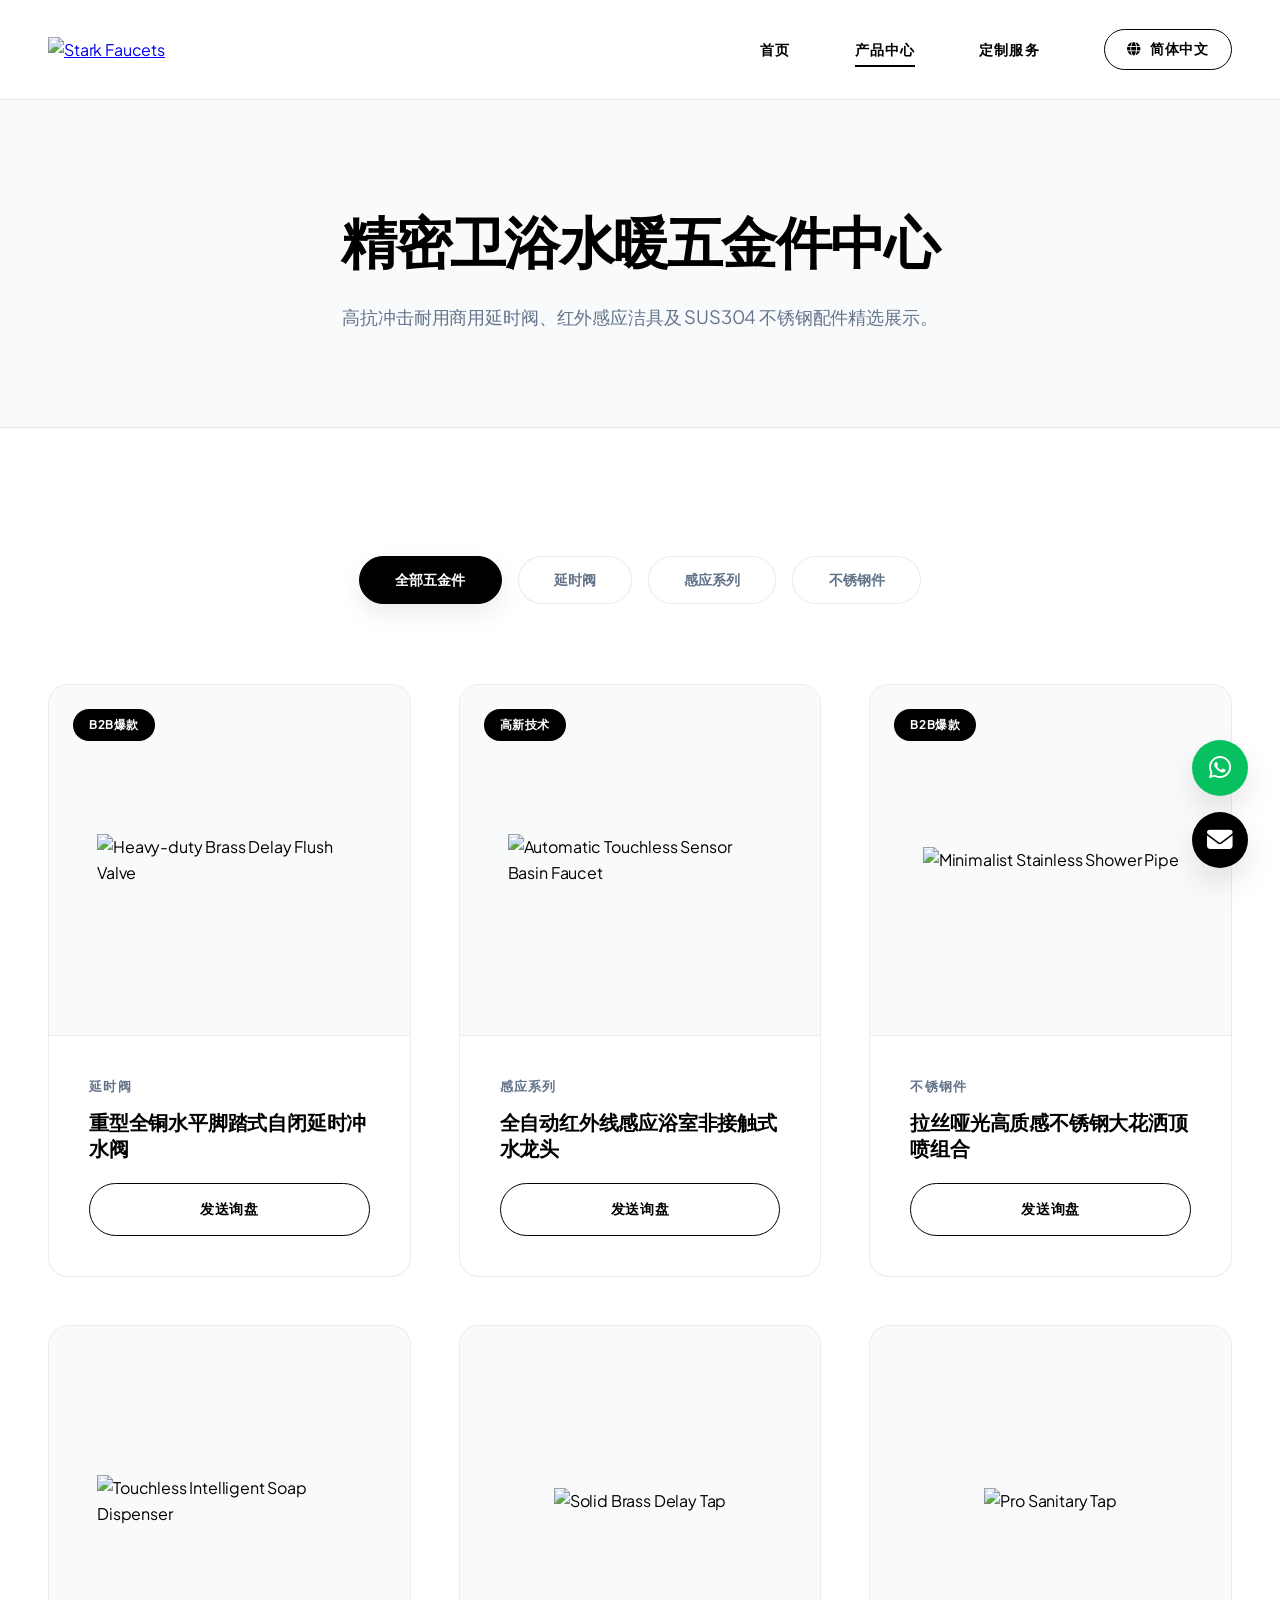
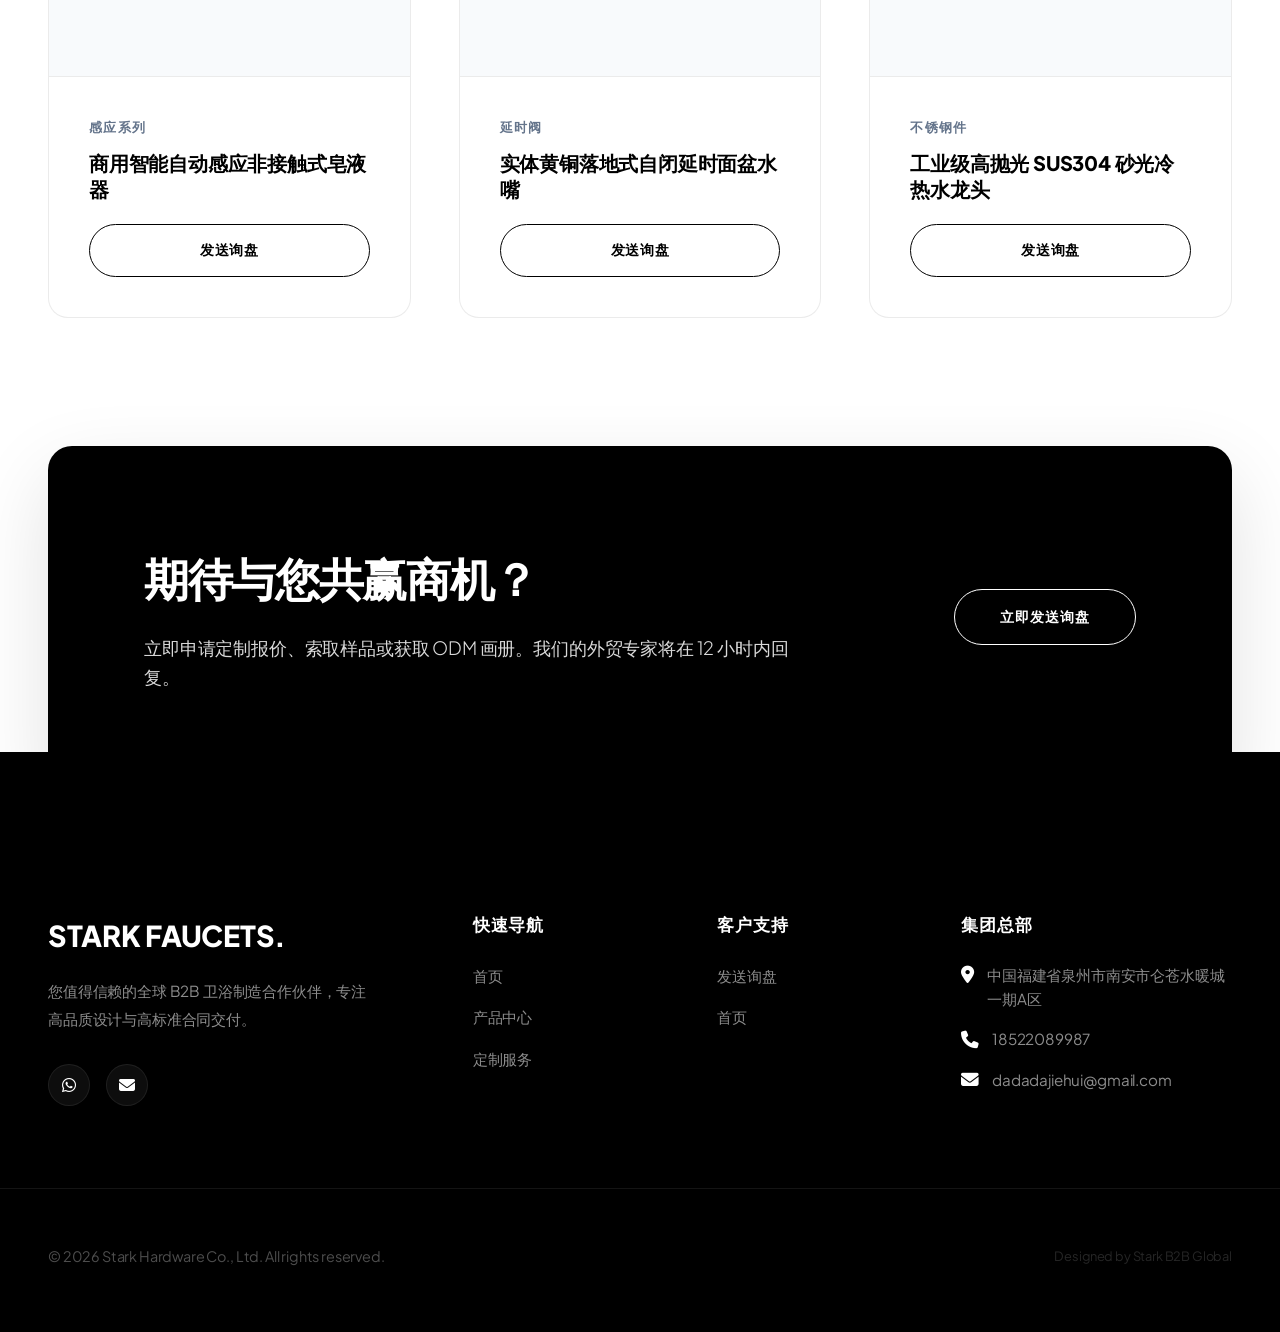
==== commit 1a2e4d0e: "Ultra-Fast CDN HTML Deploy: products.html" ====
--- a/products.html
+++ b/products.html
@@ -208,7 +208,7 @@
             margin: 0 auto;
         }
 
-        /* Products Grid (No more broken images!) */
+        /* Products Grid */
         .products-section {
             padding: 8rem 0;
         }
@@ -681,7 +681,7 @@
         <div class="container nav-inner">
             <div class="logo-container">
                 <a href="index.html">
-                    <img src="assets/raw_materials/资料准备说明/公司logo/微信图片_2026-09-10_142116_213.png" alt="Stark Faucets">
+                    <img src="https://sc04.alicdn.com/kf/A8b9195b45ee14e1f9859f77f98e6c710o.png" alt="Stark Faucets">
                 </a>
             </div>
             <nav>
@@ -728,7 +728,7 @@
                 <div class="product-card" data-category="delay">
                     <div class="product-img-wrapper">
                         <span class="product-badge" data-tr="badge_hot">B2B Best Seller</span>
-                        <img src="assets/products/image1.png" alt="Heavy-duty Brass Delay Flush Valve">
+                        <img src="https://images.unsplash.com/photo-1615529182904-14819c35db37?w=800&q=80" alt="Heavy-duty Brass Delay Flush Valve">
                     </div>
                     <div class="product-info">
                         <span class="product-category" data-tr="filter_delay">Delay Valves</span>
@@ -741,7 +741,7 @@
                 <div class="product-card" data-category="sensor">
                     <div class="product-img-wrapper">
                         <span class="product-badge" data-tr="badge_new">New Tech</span>
-                        <img src="assets/products/image21.jpeg" alt="Automatic Touchless Sensor Basin Faucet">
+                        <img src="https://images.unsplash.com/photo-1604014237800-1c9102c219da?w=800&q=80" alt="Automatic Touchless Sensor Basin Faucet">
                     </div>
                     <div class="product-info">
                         <span class="product-category" data-tr="filter_sensor">Sensor Series</span>
@@ -754,7 +754,7 @@
                 <div class="product-card" data-category="stainless">
                     <div class="product-img-wrapper">
                         <span class="product-badge" data-tr="badge_hot">Classic</span>
-                        <img src="assets/products/image2.jpeg" alt="Minimalist Stainless Shower Pipe">
+                        <img src="https://images.unsplash.com/photo-1584622650111-993a426fbf0a?w=800&q=80" alt="Minimalist Stainless Shower Pipe">
                     </div>
                     <div class="product-info">
                         <span class="product-category" data-tr="filter_stainless">Stainless Steel</span>
@@ -766,7 +766,7 @@
                 <!-- Product 4 (Sensor) -->
                 <div class="product-card" data-category="sensor">
                     <div class="product-img-wrapper">
-                        <img src="assets/products/image32.jpeg" alt="Touchless Intelligent Soap Dispenser">
+                        <img src="https://images.unsplash.com/photo-1507652313519-d4e9174996dd?w=800&q=80" alt="Touchless Intelligent Soap Dispenser">
                     </div>
                     <div class="product-info">
                         <span class="product-category" data-tr="filter_sensor">Sensor Series</span>
@@ -778,7 +778,7 @@
                 <!-- Product 5 (Delay) -->
                 <div class="product-card" data-category="delay">
                     <div class="product-img-wrapper">
-                        <img src="assets/products/image74.jpeg" alt="Solid Brass Delay Tap">
+                        <img src="https://images.unsplash.com/photo-1564013799919-ab600027ffc6?w=800&q=80" alt="Solid Brass Delay Tap">
                     </div>
                     <div class="product-info">
                         <span class="product-category" data-tr="filter_delay">Delay Valves</span>
@@ -790,7 +790,7 @@
                 <!-- Product 6 (Stainless) -->
                 <div class="product-card" data-category="stainless">
                     <div class="product-img-wrapper">
-                        <img src="assets/products/image119.jpeg" alt="Pro Sanitary Tap">
+                        <img src="https://images.unsplash.com/photo-1521207418485-99c705420785?w=800&q=80" alt="Pro Sanitary Tap">
                     </div>
                     <div class="product-info">
                         <span class="product-category" data-tr="filter_stainless">Stainless Steel</span>
@@ -950,7 +950,7 @@
                 badge_hot: "الأكثر مبيعًا B2B", badge_new: "تقنية جديدة",
                 p1_title: "صمام شطف نحاسي ثقيل يعمل بالقدم بتأخير زمني",
                 p2_title: "صنبور حوض أوتوماتيكي دقيق بمستشعر الأشعة تحت الحمراء",
-                p3_title: "رذاذ استحمام علوي غير لامع من الفولاذ المقاوم للصدأ",
+                p3_title: "رذاذ استحمام علوي غير lau من الفولاذ المقاوم للصدأ",
                 p4_title: "موزع صابون تجاري ذكي يعمل بمستشعر بدون لمس",
                 p5_title: "صنبور نحاسي صلب يثبت على الأرض ذاتي الإغلاق",
                 p6_title: "صنبور SUS304 تجاري بطلاء غير لامع من الدرجة الصناعية",
